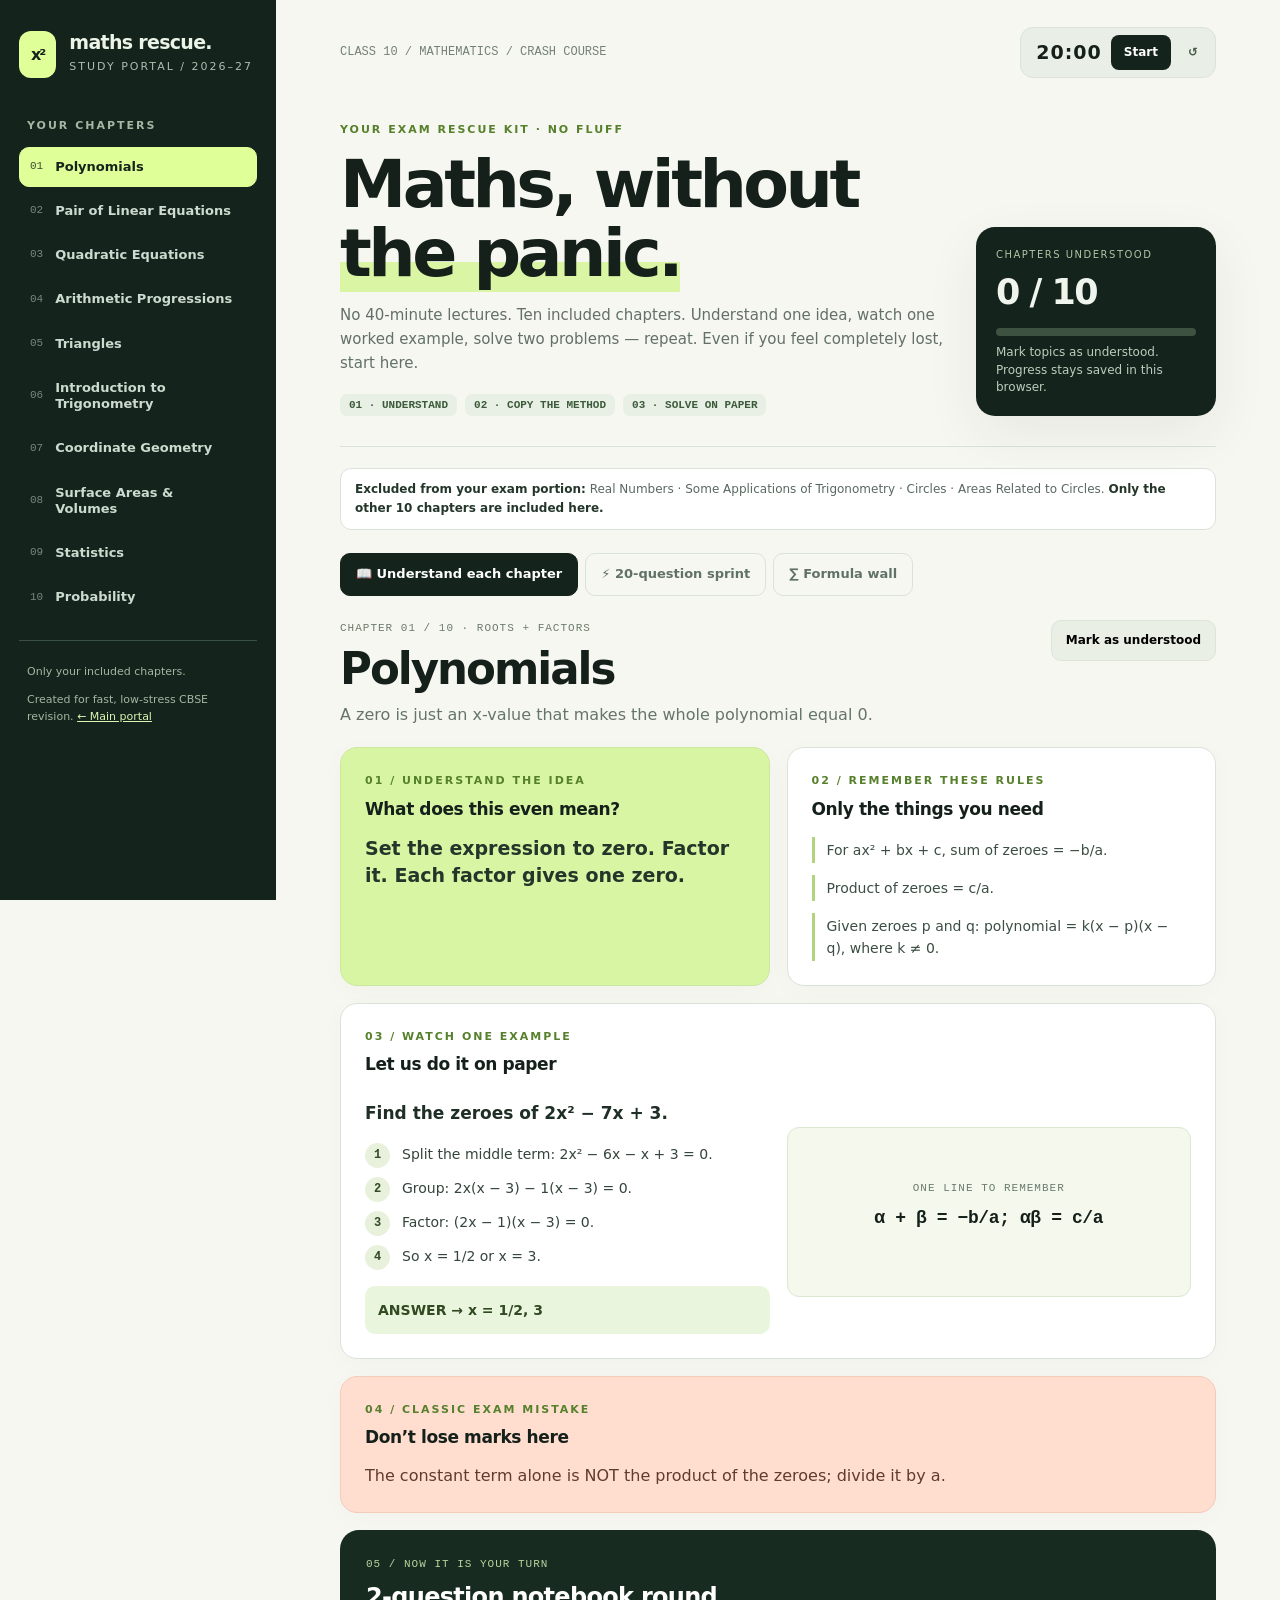
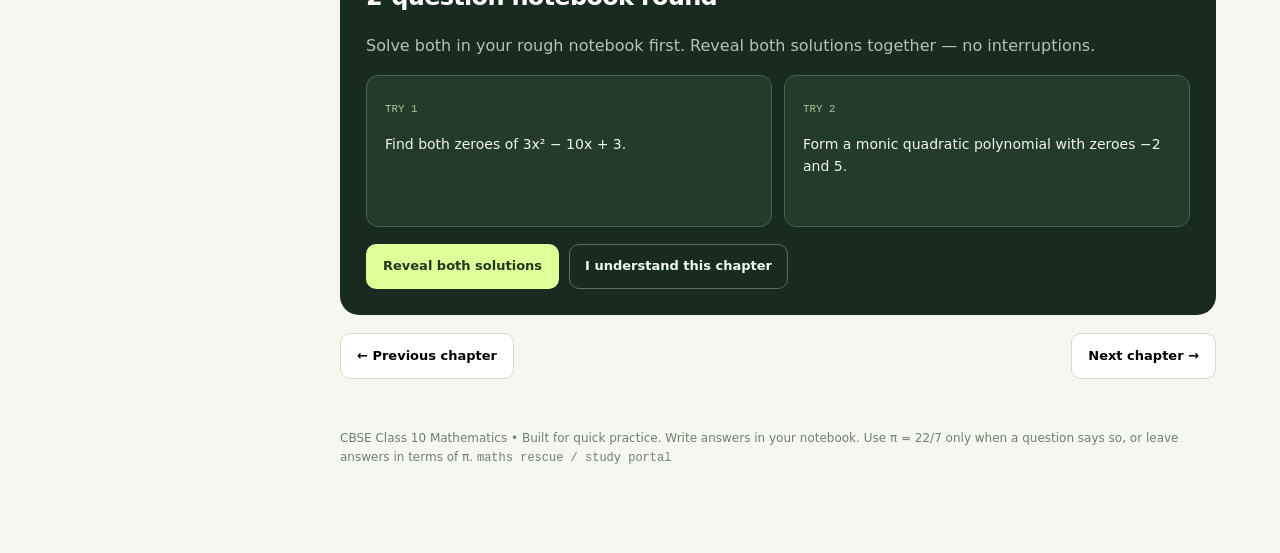
==== maths/index.html @ 9f187c27 "feat: add 20-minute CBSE maths rescue course with 10 lessons and practice" ====
<!doctype html>
<html lang="en"><head><meta charset="utf-8"><meta name="viewport" content="width=device-width,initial-scale=1"><meta name="theme-color" content="#14231b"><meta name="description" content="CBSE Class 10 Maths — a 20-minute crash course for 10 included chapters. Simple explanations, worked examples, formula wall, 20 questions."><title>Maths Rescue — Class 10 in 20 Minutes</title><style>
:root{--bg:#f7f7f1;--paper:#ffffff;--ink:#15201b;--faint:#627069;--line:#dae2da;--mint:#d8f5a4;--dark:#14231b;--accent:#dfff98;--orange:#ffded0;--shadow:0 18px 55px rgba(18,39,27,.07)}
*{box-sizing:border-box}html{scroll-behavior:smooth}body{margin:0;background:var(--bg);color:var(--ink);font-family:"Segoe UI",Inter,system-ui,-apple-system,sans-serif;line-height:1.58}button,a{font:inherit}button{cursor:pointer}a{color:inherit}button:focus-visible,a:focus-visible{outline:3px solid #719c24;outline-offset:3px}.app{display:grid;grid-template-columns:276px minmax(0,1fr);min-height:100dvh}.sidebar{position:sticky;top:0;height:100dvh;background:var(--dark);color:#ebf4e6;padding:31px 19px;overflow:auto}.brand{display:flex;align-items:center;gap:13px;margin-bottom:39px;text-decoration:none}.brand-icon{background:var(--accent);color:var(--dark);font-weight:900;padding:11px 12px;border-radius:12px;letter-spacing:-2px}.brand span strong{display:block;line-height:1.1;font-size:19px;letter-spacing:-.7px}.brand small{color:#aebfaf;font-size:11px;letter-spacing:2px;text-transform:uppercase}.side-label,.eyebrow{font-size:11px;text-transform:uppercase;letter-spacing:2px;font-weight:800}.side-label{color:#a4b7a2;margin:12px 8px}.topic-nav{display:grid;gap:4px}.topic-link{display:flex;align-items:center;gap:12px;text-align:left;color:#cddacf;background:none;border:1px solid transparent;border-radius:10px;padding:11px 10px;width:100%;line-height:1.25;font-size:13px}.topic-link span{font-family:monospace;opacity:.55;font-size:11px}.topic-link b{font-weight:600;flex:1}.topic-link small{font-size:13px}.topic-link:hover{background:#263c2d}.topic-link.active{background:var(--accent);border-color:var(--accent);color:var(--dark)}.topic-link.active span{opacity:.8}.side-footer{font-size:11px;color:#a4b7a2;border-top:1px solid #395043;margin-top:22px;padding:22px 8px}.side-footer a{color:#dbf5b2}.main{min-width:0;padding:27px clamp(20px,5vw,76px) 85px;max-width:1520px;width:100%;margin:auto}.topbar{display:flex;align-items:center;justify-content:space-between;gap:15px;margin-bottom:43px}.crumb{font-family:monospace;color:#738277;font-size:12px}.right-top{display:flex;align-items:center;gap:12px}.timer{display:flex;gap:9px;align-items:center;background:#e9efe6;border:1px solid var(--line);padding:7px 9px 7px 15px;border-radius:13px}.timer strong{font-variant-numeric:tabular-nums;font-size:19px;letter-spacing:1px}.timer button,.smallbtn{border:0;background:var(--dark);color:#fff;border-radius:8px;padding:8px 13px;font-size:12px;font-weight:800}.timer button.secondary{background:transparent;color:#485b4c;padding:8px}.hero{display:grid;grid-template-columns:1fr 240px;gap:30px;align-items:end;border-bottom:1px solid var(--line);padding-bottom:30px;margin-bottom:21px}.eyebrow{color:#56802b}.hero h1{max-width:750px;font-size:clamp(43px,5.2vw,75px);letter-spacing:-3.5px;line-height:1.03;margin:12px 0 17px;font-weight:850}.hero h1 em{font-style:normal;background:linear-gradient(transparent 62%,#daf6a5 62%)}.hero p{color:var(--faint);max-width:610px;margin:0;font-size:15px}.hero-aside{background:var(--dark);color:#eff5ed;border-radius:19px;padding:20px;box-shadow:var(--shadow)}.hero-aside small{display:block;text-transform:uppercase;color:#acc7a5;letter-spacing:1.5px;font-size:10px}.hero-aside strong{display:block;font-size:35px;letter-spacing:-1.5px;margin:2px 0}.meter{height:8px;border-radius:8px;background:#3d5241;overflow:hidden;margin:8px 0}.meter i{display:block;height:100%;background:var(--accent);border-radius:8px;transition:width .25s}.hero-aside p{color:#bbcebd;font-size:12px;line-height:1.45}.excluded{background:#fff;border:1px solid var(--line);border-radius:11px;padding:11px 14px;font-size:12px;color:#586960;margin-bottom:23px}.excluded strong{color:#233629}.tabs{display:flex;flex-wrap:wrap;gap:7px;margin-bottom:24px}.tab{border:1px solid var(--line);background:transparent;padding:10px 15px;border-radius:10px;font-size:13px;font-weight:750;color:#607167}.tab.active{background:var(--dark);color:white;border-color:var(--dark)}.section-eyebrow{font-family:monospace;font-size:11px;letter-spacing:1px;color:#6b7b6d;text-transform:uppercase}.chapter-header{display:flex;gap:18px;align-items:flex-start;justify-content:space-between;margin-bottom:20px}.chapter-header h2,.mode-head h2{font-size:clamp(32px,3.4vw,46px);letter-spacing:-2px;line-height:1.12;margin:8px 0}.chapter-header p,.mode-head p{max-width:660px;color:#65756b;margin:4px 0 0}.mark{white-space:nowrap;padding:10px 14px;background:#e9efe5;border:1px solid #dce5d8;border-radius:10px;font-weight:750;font-size:12px}.mark.done{background:var(--accent)}.cards{display:grid;grid-template-columns:1fr 1fr;gap:17px}.panel{background:var(--paper);border:1px solid var(--line);border-radius:17px;padding:24px;box-shadow:0 5px 28px rgba(18,39,27,.025)}.panel.full{grid-column:1/-1}.panel.intuition{background:var(--mint);border-color:#cde7a1}.panel h3{font-size:17px;letter-spacing:-.4px;margin:6px 0 12px}.panel h4{margin:13px 0 4px;font-size:13px}.panel p{color:#415146;margin:0}.panel .big{font-size:19px;line-height:1.45;color:#24362a;font-weight:650}.mono{font-family:"Cascadia Code",Consolas,monospace}.rule-list{padding:0;list-style:none;display:grid;gap:12px;margin:14px 0 0}.rule-list li{border-left:3px solid #b1d57f;padding:2px 0 2px 12px;color:#3b4e43;font-size:14px}.work-list{padding:0;counter-reset:worked;list-style:none;display:grid;gap:9px}.work-list li{counter-increment:worked;display:flex;align-items:flex-start;gap:12px;font-size:14px;color:#34453c}.work-list li:before{content:counter(worked);display:grid;place-items:center;flex:none;background:#e7f1db;color:#314a24;border-radius:100%;width:25px;height:25px;font:700 12px monospace}.question{font-size:17px;font-weight:750;line-height:1.45;color:#1f2f25;margin:11px 0 17px}.answer{background:#e9f5dc;padding:13px;border-radius:10px;font-size:14px;font-weight:800;color:#314a22}.trap{background:var(--orange);border-color:#f2cbb9}.trap p{color:#613b2c}.practice{margin-top:17px;background:#172b20;color:#fff;border-radius:19px;padding:26px}.practice h3{font-size:24px;letter-spacing:-.7px;margin:5px 0}.practice p{color:#b3c4b5}.practice-items{display:grid;grid-template-columns:1fr 1fr;gap:12px;margin:17px 0}.practice-item{border:1px solid #4b6351;background:#223b2a;padding:18px;border-radius:12px}.practice-item small{color:#a9cb92;font-family:monospace}.practice-item p{color:#f2f6ee;font-size:14px;min-height:61px}.solution{margin-top:14px;border-top:1px solid #4e654f;padding-top:11px;font-size:13px;color:#d7efd5}.solution strong{display:block;color:#caff8b}.solution span{display:block;margin-top:6px;color:#d4dfd4}.buttons{display:flex;gap:10px;flex-wrap:wrap;align-items:center}.primary{padding:12px 17px;border:0;border-radius:10px;background:var(--accent);color:#213720;font-weight:850;font-size:13px}.secondary-btn{padding:11px 15px;border:1px solid #57705b;border-radius:10px;background:transparent;color:#f1ffed;font-weight:750;font-size:13px}.nav-bottom{display:flex;justify-content:space-between;gap:10px;margin:18px 0}.nav-bottom button{padding:12px 16px;border-radius:10px;border:1px solid #ceddcc;background:white;font-size:13px;font-weight:800}.mode-head{margin:4px 0 24px}.drill-grid{display:grid;grid-template-columns:1fr 1fr;gap:11px}.drill-card{background:white;border:1px solid var(--line);border-radius:14px;padding:18px}.drill-card .chapter-name{color:#6d826c;text-transform:uppercase;font:800 11px monospace}.drill-card p{margin:11px 0;font-size:14px;min-height:61px;font-weight:650}.drill-card .solution{border-top:1px solid var(--line);color:#485b4f}.drill-card .solution strong{color:#263e21}.drill-card .solution span{color:#617366}.mode-actions{display:flex;align-items:center;gap:10px;flex-wrap:wrap;margin:18px 0}.mode-actions .primary{background:var(--dark);color:white}.mode-actions .secondary-btn{color:var(--ink);border-color:#becdbd}.formula-grid{display:grid;grid-template-columns:1fr 1fr;gap:10px}.formula-card{background:white;border:1px solid var(--line);border-radius:12px;padding:20px}.formula-card h3{font-size:15px;margin:0 0 7px}.formula-card p{font:600 13px/1.6 "Cascadia Code",Consolas,monospace;color:#42663b;overflow-wrap:anywhere}.trig-table{border-collapse:collapse;width:100%;margin-top:15px;font-size:12px;text-align:center}.trig-table th,.trig-table td{padding:8px 6px;border-bottom:1px solid var(--line)}.trig-table th{background:#e9f2e3;color:#38513b}.trig-table th:first-child,.trig-table td:first-child{text-align:left;font-weight:750}.mini-diagram{background:#f5f8ed;border:1px solid #dce7d2;border-radius:12px;padding:12px;min-height:170px}.mini-diagram svg{display:block;max-width:100%;height:145px;margin:auto}.studyplan{display:flex;gap:8px;flex-wrap:wrap;margin-top:19px}.studyplan span{border-radius:7px;background:#e8efe4;color:#3c5b3a;padding:5px 9px;font:700 11px monospace}.footer{margin-top:50px;color:#6c806f;font-size:12px}.mobile-strip{display:none}.hint{font-size:12px;color:#6b7d6d;margin-top:14px}
@media(max-width:1000px){.app{grid-template-columns:222px 1fr}.sidebar{padding:25px 12px}.main{padding:24px 30px 70px}.hero{grid-template-columns:1fr}.hero-aside{display:flex;align-items:center;gap:18px}.hero-aside .meter{min-width:80px}.hero-aside p{margin:0}}
@media(max-width:740px){.app{display:block}.sidebar{position:relative;height:auto;padding:14px 15px 10px}.brand{margin:0 0 11px}.brand span strong{font-size:17px}.brand-icon{padding:8px 10px}.side-label,.side-footer{display:none}.topic-nav{display:flex;overflow:auto;scrollbar-width:thin;gap:6px;padding-bottom:6px}.topic-link{width:auto;flex:none;padding:9px 11px;border:1px solid #36543a;white-space:nowrap}.topic-link b{font-size:11px}.topic-link small{font-size:11px}.main{padding:15px 15px 60px}.topbar{margin-bottom:25px;align-items:center}.crumb{font-size:10px}.timer{padding:5px 6px 5px 9px;gap:4px}.timer strong{font-size:15px}.timer button{font-size:11px;padding:7px}.hero h1{font-size:44px;letter-spacing:-2px}.hero{gap:15px}.hero-aside{display:block;padding:15px}.hero-aside strong{font-size:25px}.cards,.practice-items,.drill-grid,.formula-grid{grid-template-columns:1fr}.panel{padding:19px}.chapter-header{display:block}.chapter-header .mark{margin-top:15px}.practice{padding:19px}.practice-item p,.drill-card p{min-height:0}.chapter-header h2{font-size:33px}.topbar .right-top{gap:4px}}
@media(prefers-reduced-motion:reduce){html{scroll-behavior:auto}*{transition:none!important}}
</style></head><body><div class="app"><aside class="sidebar"><a class="brand" href="../index.html"><div class="brand-icon">x²</div><span><strong>maths rescue.</strong><small>STUDY PORTAL / 2026–27</small></span></a><div class="side-label">Your chapters</div><nav id="topic-nav" class="topic-nav" aria-label="Included Class 10 maths chapters"></nav><div class="side-footer">Only your included chapters.<p>Created for fast, low-stress CBSE revision. <a href="../index.html">← Main portal</a></p></div></aside><main class="main"><header class="topbar"><span class="crumb">CLASS 10 / MATHEMATICS / CRASH COURSE</span><div class="right-top"><div class="timer" aria-label="Twenty-minute study timer"><strong id="clock">20:00</strong><button id="toggle-timer" data-action="start">Start</button><button class="secondary" data-action="reset" title="Reset timer" aria-label="Reset timer">↺</button></div></div></header><section class="hero"><div><div class="eyebrow">YOUR EXAM RESCUE KIT · NO FLUFF</div><h1>Maths, without <em>the panic.</em></h1><p>No 40-minute lectures. Ten included chapters. Understand one idea, watch one worked example, solve two problems — repeat. Even if you feel completely lost, start here.</p><div class="studyplan"><span>01 · UNDERSTAND</span><span>02 · COPY THE METHOD</span><span>03 · SOLVE ON PAPER</span></div></div><aside class="hero-aside"><div><small>CHAPTERS UNDERSTOOD</small><strong id="progress-count">0 / 10</strong><div class="meter"><i id="progress-bar" style="width:0"></i></div></div><p>Mark topics as understood. Progress stays saved in this browser.</p></aside></section><div class="excluded"><strong>Excluded from your exam portion:</strong> Real Numbers · Some Applications of Trigonometry · Circles · Areas Related to Circles. <strong>Only the other 10 chapters are included here.</strong></div><div id="timer-message" role="status" aria-live="polite"></div><div class="tabs" id="study"><button data-mode="learn" class="tab active">📖 Understand each chapter</button><button data-mode="sprint" class="tab">⚡ 20-question sprint</button><button data-mode="formula" class="tab">∑ Formula wall</button></div><div id="content" aria-live="polite"></div><footer class="footer">CBSE Class 10 Mathematics • Built for quick practice. Write answers in your notebook. Use π = 22/7 only when a question says so, or leave answers in terms of π. <span class="mono">maths rescue / study portal</span></footer></main></div><script id="lesson-data" type="application/json">[{"id":"polynomials","code":"01","title":"Polynomials","tag":"Roots + factors","minute":2,"hook":"A zero is just an x-value that makes the whole polynomial equal 0.","tiny":"Set the expression to zero. Factor it. Each factor gives one zero.","rules":["For ax² + bx + c, sum of zeroes = −b/a.","Product of zeroes = c/a.","Given zeroes p and q: polynomial = k(x − p)(x − q), where k ≠ 0."],"example":{"q":"Find the zeroes of 2x² − 7x + 3.","steps":["Split the middle term: 2x² − 6x − x + 3 = 0.","Group: 2x(x − 3) − 1(x − 3) = 0.","Factor: (2x − 1)(x − 3) = 0.","So x = 1/2 or x = 3."],"answer":"x = 1/2, 3"},"trap":"The constant term alone is NOT the product of the zeroes; divide it by a.","formula":"α + β = −b/a; αβ = c/a","practice":[{"q":"Find both zeroes of 3x² − 10x + 3.","a":"3 and 1/3","work":"(3x − 1)(x − 3) = 0, so x = 1/3, 3."},{"q":"Form a monic quadratic polynomial with zeroes −2 and 5.","a":"x² − 3x − 10","work":"(x + 2)(x − 5) = x² − 3x − 10."}]},{"id":"linear","code":"02","title":"Pair of Linear Equations","tag":"Word problems","minute":3,"hook":"Two clues about two unknowns. Combine the clues until only one unknown remains.","tiny":"Choose x and y, write two equations, eliminate one letter, substitute back.","rules":["Elimination: make coefficients of one variable equal, then add or subtract equations.","Substitution: rearrange one equation for x or y, then substitute into the other.","Word problems: always state what x and y represent before writing equations."],"example":{"q":"Solve 2x + 3y = 13 and x + y = 5.","steps":["Multiply the second equation by 2: 2x + 2y = 10.","Subtract it from the first: y = 3.","Substitute into x + y = 5: x + 3 = 5, so x = 2.","Check: 2(2) + 3(3) = 13."],"answer":"x = 2, y = 3"},"trap":"When subtracting one equation, change the sign of EVERY term, not just the first.","formula":"a₁x + b₁y = c₁ and a₂x + b₂y = c₂","practice":[{"q":"Two adult tickets and three child tickets cost ₹390. Three adult tickets and two child tickets cost ₹460. Find both prices.","a":"Adult ₹120; child ₹50","work":"Let a,c be prices. 2a + 3c = 390 and 3a + 2c = 460. Eliminate a to get 5c = 250, so c = 50 and a = 120."},{"q":"Five pens and two erasers cost ₹64; three pens and four erasers cost ₹58. Find each price.","a":"Pen ₹10; eraser ₹7","work":"5p + 2e = 64 and 3p + 4e = 58. Double the first: 10p + 4e = 128. Subtract the second: 7p = 70; p = 10 and e = 7."}]},{"id":"quadratics","code":"03","title":"Quadratic Equations","tag":"Most important","minute":3,"hook":"A quadratic is an x² equation. Your job is to find which x-values make it zero.","tiny":"Move everything to one side → factor if possible → otherwise use the formula.","rules":["Standard form: ax² + bx + c = 0, with a ≠ 0.","Quadratic formula: x = (−b ± √(b² − 4ac)) / 2a.","D = b² − 4ac: D > 0 two distinct real roots; D = 0 equal roots; D \u003c 0 no real roots."],"example":{"q":"Solve x² − 5x + 6 = 0.","steps":["Find two numbers that multiply to +6 and add to −5: −2 and −3.","Write (x − 2)(x − 3) = 0.","Set either factor to zero: x = 2 or x = 3.","Check: 4 − 10 + 6 = 0, and 9 − 15 + 6 = 0."],"answer":"x = 2 or 3"},"trap":"For 1/x − 1/y, the combined fraction is (y − x)/xy, NOT (x − y)/xy.","formula":"x = (−b ± √D) / (2a), D = b² − 4ac","practice":[{"q":"A rectangle has area 84 cm². Its length is 5 cm more than its breadth. Find its dimensions.","a":"Breadth 7 cm; length 12 cm","work":"Let breadth = b, length = b + 5. b(b + 5) = 84 → b² + 5b − 84 = 0 → (b + 12)(b − 7) = 0. Reject negative breadth, b = 7; length = 12."},{"q":"Solve x − y = 5 and 1/x − 1/y = 1/10 for real x,y.","a":"No real solution","work":"(y − x)/xy = 1/10. Since y − x = −5, xy = −50. Put y = x − 5: x² − 5x + 50 = 0. D = 25 − 200 = −175 \u003c 0, so no real solution. Also x,y must be nonzero."}]},{"id":"ap","code":"04","title":"Arithmetic Progressions","tag":"Patterns","minute":2,"hook":"An AP is a number pattern that changes by the same amount every time.","tiny":"Find first term a, common difference d, and number of terms n.","rules":["nth term: aₙ = a + (n − 1)d.","Sum: Sₙ = n/2 [2a + (n − 1)d].","If last term l is known: Sₙ = n(a + l)/2."],"example":{"q":"For 3, 7, 11, 15, … find the 10th term and sum of the first 10 terms.","steps":["First term a = 3; difference d = 4.","10th term = 3 + 9(4) = 39.","Sum = 10(3 + 39)/2 = 210."],"answer":"a₁₀ = 39; S₁₀ = 210"},"trap":"Use (n − 1)d for the nth term, NOT nd.","formula":"aₙ = a + (n−1)d; Sₙ = n[2a+(n−1)d]/2","practice":[{"q":"In the AP 7, 11, 15, … find the 20th term and the sum of 20 terms.","a":"20th term 83; sum 900","work":"a = 7, d = 4. a₂₀ = 7 + 19(4) = 83. S₂₀ = 20(7 + 83)/2 = 900."},{"q":"The first row has 12 seats. Every next row has 3 more seats. Find seats in 15 rows.","a":"495 seats","work":"AP: a = 12, d = 3, n = 15. Last row = 12 + 14(3) = 54. S₁₅ = 15(12 + 54)/2 = 495."}]},{"id":"triangles","code":"05","title":"Triangles","tag":"Similarity + BPT","minute":2,"hook":"Similar triangles have the same shape, even when one is bigger.","tiny":"Look for parallel lines or equal angles; match corresponding sides carefully.","rules":["Similarity tests: AA, SAS proportional included sides, and SSS proportional sides.","BPT: if DE ∥ BC in triangle ABC, AD/DB = AE/EC.","Similar triangles' areas are in the SQUARE of the matching sides' ratio; right triangle: a² + b² = c²."],"example":{"q":"In triangle ABC, DE ∥ BC, AD = 4, DB = 6 and AE = 6. Find EC.","steps":["Use Basic Proportionality Theorem: AD/DB = AE/EC.","Substitute: 4/6 = 6/EC.","Cross-multiply: 4EC = 36.","So EC = 9."],"answer":"EC = 9"},"trap":"Areas use SQUARED side ratios: sides 2:3 mean areas 4:9, not 2:3.","formula":"AD/DB = AE/EC when DE ∥ BC; Area ratio = side ratio²","practice":[{"q":"DE ∥ BC in △ABC. AD = 4 cm, DB = 6 cm, AE = 6 cm. Find EC.","a":"9 cm","work":"AD/DB = AE/EC → 4/6 = 6/EC → EC = 9 cm."},{"q":"Two similar triangles have corresponding sides in ratio 3:5. Smaller area is 36 cm². Find the larger area.","a":"100 cm²","work":"Area ratio = 3²:5² = 9:25. Larger area = 36 × 25/9 = 100 cm²."}]},{"id":"trig","code":"06","title":"Introduction to Trigonometry","tag":"Triangles + ratios","minute":2,"hook":"Sine, cosine and tangent are just three ways to compare sides of a right triangle.","tiny":"First mark the angle θ. Then label opposite P, adjacent B and longest side H.","rules":["SOH: sin θ = P/H; CAH: cos θ = B/H; TOA: tan θ = P/B.","cosec θ = H/P; sec θ = H/B; cot θ = B/P.","sin²θ + cos²θ = 1; 1 + tan²θ = sec²θ; 1 + cot²θ = cosec²θ."],"example":{"q":"A right triangle has perpendicular 3, base 4, hypotenuse 5. Find sin θ, cos θ, tan θ.","steps":["Mark θ next to the side of length 4, so P = 3 and B = 4.","sin θ = P/H = 3/5.","cos θ = B/H = 4/5.","tan θ = P/B = 3/4."],"answer":"sin θ = 3/5; cos θ = 4/5; tan θ = 3/4"},"trap":"P and B CHANGE when the chosen angle changes. H is always opposite 90°. tan 90° and sec 90° are undefined.","formula":"SOH–CAH–TOA; sin²θ + cos²θ = 1","practice":[{"q":"For an acute θ, opposite = 8 cm, adjacent = 15 cm. Find sin θ, cos θ, tan θ.","a":"sin = 8/17; cos = 15/17; tan = 8/15","work":"H = √(8² + 15²) = 17. Apply SOH–CAH–TOA."},{"q":"If sin θ = 3/5 for an acute angle, find cos θ and tan θ.","a":"cos θ = 4/5; tan θ = 3/4","work":"P = 3, H = 5. By Pythagoras B = √(25 − 9) = 4. Hence cos = 4/5 and tan = 3/4."}]},{"id":"coordinate","code":"07","title":"Coordinate Geometry","tag":"Distance + midpoint","minute":2,"hook":"Coordinates are addresses on a graph. Formulas measure the gap or find points between them.","tiny":"Write x₁,y₁ and x₂,y₂ above the given points before substituting.","rules":["Distance: √[(x₂ − x₁)² + (y₂ − y₁)²].","Midpoint: ((x₁ + x₂)/2, (y₁ + y₂)/2).","Internal section m:n: ((mx₂ + nx₁)/(m+n), (my₂ + ny₁)/(m+n)).","Area of triangle = ½ |x₁(y₂−y₃)+x₂(y₃−y₁)+x₃(y₁−y₂)|."],"example":{"q":"Find distance and midpoint between A(1,2) and B(4,6).","steps":["x difference = 4 − 1 = 3; y difference = 6 − 2 = 4.","Distance = √(3² + 4²) = √25 = 5.","Midpoint = ((1 + 4)/2, (2 + 6)/2)."],"answer":"Distance = 5 units; midpoint = (2.5, 4)"},"trap":"In the distance formula, SQUARE the entire differences. A negative difference becomes positive after squaring.","formula":"d = √[(x₂−x₁)²+(y₂−y₁)²]","practice":[{"q":"Find distance and midpoint for A(−2,3) and B(4,11).","a":"Distance 10; midpoint (1,7)","work":"Δx = 6, Δy = 8; d = √(36 + 64) = 10. Midpoint = ((−2+4)/2, (3+11)/2) = (1,7)."},{"q":"Point P divides A(1,2) and B(7,8) internally in ratio AP:PB = 2:1. Find P.","a":"(5,6)","work":"P = ((2×7 + 1×1)/3, (2×8 + 1×2)/3) = (5,6)."}]},{"id":"mensuration","code":"08","title":"Surface Areas & Volumes","tag":"3D shapes","minute":2,"hook":"Surface area means wrapping the outside. Volume means filling the inside.","tiny":"Draw the solid, label r/h/l, then choose area or volume. Keep units squared or cubed.","rules":["Cylinder: curved area = 2πrh, total area = 2πr(h+r), volume = πr²h.","Cone: slant height l = √(r²+h²), curved area = πrl, volume = πr²h/3.","Sphere: area = 4πr², volume = 4πr³/3.","Hemisphere: curved area = 2πr², total area = 3πr², volume = 2πr³/3.","Cube: total area = 6a², volume = a³; cuboid volume = lbh."],"example":{"q":"A cylinder has radius 3 cm and height 7 cm. Find volume.","steps":["Volume of a cylinder = πr²h.","Substitute r = 3, h = 7.","V = π × 3² × 7 = 63π cm³.","Using π = 22/7: V = 198 cm³."],"answer":"198 cm³ (when π = 22/7)"},"trap":"A cylinder's height is NOT the cone's slant height. For open/combined solids, only include the EXPOSED surface.","formula":"Cylinder V = πr²h; Cone V = πr²h/3; Sphere V = 4πr³/3","practice":[{"q":"Cylinder r = 7 cm, h = 10 cm. Find volume and curved surface area using π = 22/7.","a":"Volume 1540 cm³; curved area 440 cm²","work":"V = πr²h = (22/7)(49)(10) = 1540. CSA = 2πrh = 2(22/7)(7)(10) = 440."},{"q":"A solid hemisphere has radius 3 cm. Find its total surface area and volume in terms of π.","a":"TSA = 27π cm²; volume = 18π cm³","work":"TSA = 3πr² = 3π×9 = 27π. Volume = (2/3)πr³ = (2/3)π×27 = 18π."}]},{"id":"statistics","code":"09","title":"Statistics","tag":"Tables + averages","minute":2,"hook":"Statistics turns a long table into its centre: mean, median or mode.","tiny":"For grouped data, write class intervals, frequencies, and midpoints before calculating.","rules":["Grouped mean: x̄ = Σ(fᵢxᵢ) / Σfᵢ, where xᵢ is the class midpoint.","Median: l + [(N/2 − cf)/f]h. Pick class where cumulative frequency first reaches/exceeds N/2.","Mode: l + [(f₁ − f₀)/(2f₁ − f₀ − f₂)]h. Pick the highest-frequency class."],"example":{"q":"Class 0–10 has frequency 2; 10–20 has 5; 20–30 has 3. Find mean.","steps":["Midpoints are 5, 15, and 25.","Σfx = 2×5 + 5×15 + 3×25 = 160.","Σf = 2 + 5 + 3 = 10.","Mean = 160/10 = 16."],"answer":"Mean = 16"},"trap":"For median, cf is cumulative frequency BEFORE the median class, not including it.","formula":"Mean = Σfx/Σf; Median = l+[(N/2−cf)/f]h","practice":[{"q":"For 0–10: f=2, 10–20: f=5, 20–30: f=3, find mean and median.","a":"Mean = 16; median = 16","work":"Mean = (2×5 + 5×15 + 3×25)/10 = 16. N/2 = 5; median class = 10–20. l=10, cf=2, f=5, h=10: median = 10 + (5−2)/5×10 = 16."},{"q":"For three neighbouring classes, modal class 20–30 has frequency 10; previous class frequency 6; next class frequency 4. Find mode.","a":"Mode = 24","work":"l = 20, h = 10, f₁ = 10, f₀ = 6, f₂ = 4. Mode = 20 + [(10−6)/(20−6−4)]10 = 20 + 4 = 24."}]},{"id":"probability","code":"10","title":"Probability","tag":"Chance","minute":1,"hook":"Probability tells you how likely an event is: 0 is impossible, 1 is certain.","tiny":"Count all equally likely outcomes, then count the ones you want.","rules":["P(event) = favourable outcomes / total equally likely outcomes.","P(not A) = 1 − P(A).","One fair die has 6 outcomes; two fair dice have 36 ordered outcomes."],"example":{"q":"A fair die is rolled once. What is the probability of an even number?","steps":["All outcomes: {1,2,3,4,5,6} → 6.","Favourable outcomes: {2,4,6} → 3.","P(even) = 3/6 = 1/2."],"answer":"1/2"},"trap":"When rolling TWO dice, (1,2) and (2,1) are different outcomes.","formula":"P(E) = favourable / total; P(not E) = 1 − P(E)","practice":[{"q":"Bag contains 5 red, 3 blue and 2 green balls. Find probability of NOT red.","a":"1/2","work":"Total = 10. Not red = 3 + 2 = 5. P = 5/10 = 1/2."},{"q":"Two fair dice are rolled. Find probability their sum equals 7.","a":"1/6","work":"Six ordered pairs: (1,6),(2,5),(3,4),(4,3),(5,2),(6,1). Total 36. P = 6/36 = 1/6."}]}]</script><script>
(function(){
'use strict';
var data = JSON.parse(document.getElementById('lesson-data').textContent);
var current = 0, mode = 'learn', showPractice = false, showSprint = false;
var saved = [];
try{saved=JSON.parse(localStorage.getItem('mathRescueDone')||'[]')}catch(e){}
var done = new Set(saved);
var remaining = 1200, running = false, timerId = null;
var order = data.flatMap(function(l){return l.practice.map(function(q,i){return {chapter:l.title, question:q, id:l.id+'-'+i}})});
var byId = function(id){return document.getElementById(id)};
var esc = function(s){return String(s).replace(/&/g,'&amp;').replace(/</g,'&lt;').replace(/>/g,'&gt;').replace(/"/g,'&quot;')};
var fmt = function(s){return esc(s)};
function save(){try{localStorage.setItem('mathRescueDone',JSON.stringify(Array.from(done)))}catch(e){}}
function renderNav(){
byId('topic-nav').innerHTML = data.map(function(l,i){return '<button class="topic-link '+(mode==='learn'&&i===current?'active':'')+'" data-topic="'+i+'" aria-label="Open '+esc(l.title)+'"><span>'+l.code+'</span><b>'+esc(l.title)+'</b><small>'+(done.has(l.id)?'✓':'')+'</small></button>'}).join('');
byId('progress-count').textContent=done.size+' / '+data.length;
byId('progress-bar').style.width=(done.size/data.length*100)+'%';
}
function renderTabs(){
document.querySelectorAll('[data-mode]').forEach(function(el){el.classList.toggle('active',el.dataset.mode===mode)});
}
function picture(id){
if(id==='trig')return '<div class="mini-diagram" aria-label="Right triangle with opposite side 3, adjacent side 4 and hypotenuse 5"><svg viewBox="0 0 350 170" role="img"><path d="M55 135 L55 25 L255 135 Z" fill="#d6f1bc" stroke="#365739" stroke-width="3"/><path d="M55 115 L75 115 L75 135" fill="none" stroke="#365739" stroke-width="2"/><text x="40" y="83" font-size="18" font-weight="700">P=3</text><text x="132" y="157" font-size="18" font-weight="700">B=4</text><text x="165" y="73" font-size="18" font-weight="700">H=5</text><text x="229" y="125" font-size="18">θ</text></svg></div>';
if(id==='triangles')return '<div class="mini-diagram" aria-label="Triangle ABC with DE parallel BC"><svg viewBox="0 0 350 170" role="img"><path d="M175 14 L55 150 L295 150 Z" fill="#f1f9e8" stroke="#365739" stroke-width="3"/><path d="M125 70 L225 70" stroke="#e68447" stroke-width="4"/><text x="172" y="12">A</text><text x="35" y="160">B</text><text x="306" y="160">C</text><text x="105" y="68">D</text><text x="231" y="68">E</text><text x="150" y="62" font-size="11">DE ∥ BC</text></svg></div>';
if(id==='coordinate')return '<div class="mini-diagram" aria-label="Coordinate geometry axes and two points"><svg viewBox="0 0 350 170" role="img"><path d="M25 140 L315 140 M55 156 L55 18" stroke="#657664" stroke-width="2"/><path d="M90 115 L195 40" stroke="#44854b" stroke-width="3"/><circle cx="90" cy="115" r="5" fill="#d97938"/><circle cx="195" cy="40" r="5" fill="#d97938"/><text x="103" y="123" font-size="14">A(1,2)</text><text x="207" y="43" font-size="14">B(4,6)</text><text x="320" y="147" font-size="13">x</text><text x="47" y="15" font-size="13">y</text></svg></div>';
return '';
}
function trigTable(){return '<table class="trig-table"><thead><tr><th>θ</th><th>0°</th><th>30°</th><th>45°</th><th>60°</th><th>90°</th></tr></thead><tbody><tr><td>sin</td><td>0</td><td>1/2</td><td>1/√2</td><td>√3/2</td><td>1</td></tr><tr><td>cos</td><td>1</td><td>√3/2</td><td>1/√2</td><td>1/2</td><td>0</td></tr><tr><td>tan</td><td>0</td><td>1/√3</td><td>1</td><td>√3</td><td>undefined</td></tr></tbody></table><p class="hint">Memorize sin 0°,30°,45°,60°,90° as √0/2, √1/2, √2/2, √3/2, √4/2. Cos goes backwards.</p>'}
function renderLearn(){
var l=data[current];
var questionCards=l.practice.map(function(p,i){return '<div class="practice-item"><small>TRY '+(i+1)+'</small><p>'+fmt(p.q)+'</p>'+(showPractice?'<div class="solution"><strong>'+fmt(p.a)+'</strong><span>'+fmt(p.work)+'</span></div>':'')+'</div>'}).join('');
byId('content').innerHTML = '<div class="chapter-header"><div><div class="section-eyebrow">CHAPTER '+l.code+' / '+data.length+' · '+esc(l.tag)+'</div><h2>'+esc(l.title)+'</h2><p>'+esc(l.hook)+'</p></div><button class="mark '+(done.has(l.id)?'done':'')+'" data-action="mark">'+(done.has(l.id)?'✓ Understood':'Mark as understood')+'</button></div>'+
'<div class="cards"><article class="panel intuition"><div class="eyebrow">01 / UNDERSTAND THE IDEA</div><h3>What does this even mean?</h3><p class="big">'+fmt(l.tiny)+'</p></article>'+
'<article class="panel"><div class="eyebrow">02 / REMEMBER THESE RULES</div><h3>Only the things you need</h3><ul class="rule-list">'+l.rules.map(function(r){return '<li>'+fmt(r)+'</li>'}).join('')+'</ul></article>'+
'<article class="panel full"><div class="eyebrow">03 / WATCH ONE EXAMPLE</div><h3>Let us do it on paper</h3><div class="cards" style="align-items:center"><div><div class="question">'+fmt(l.example.q)+'</div><ol class="work-list">'+l.example.steps.map(function(s){return '<li>'+fmt(s)+'</li>'}).join('')+'</ol><div class="answer">ANSWER → '+fmt(l.example.answer)+'</div></div><div>'+(picture(l.id)||'<div class="mini-diagram" style="display:grid;place-items:center;text-align:center"><div><div class="section-eyebrow">ONE LINE TO REMEMBER</div><h3 class="mono" style="font-size:18px">'+fmt(l.formula)+'</h3></div></div>')+(l.id==='trig'?trigTable():'')+'</div></div></article>'+
'<article class="panel trap full"><div class="eyebrow">04 / CLASSIC EXAM MISTAKE</div><h3>Don’t lose marks here</h3><p>'+fmt(l.trap)+'</p></article></div>'+
'<section class="practice"><div class="section-eyebrow" style="color:#b8d49c">05 / NOW IT IS YOUR TURN</div><h3>2-question notebook round</h3><p>Solve both in your rough notebook first. Reveal both solutions together — no interruptions.</p><div class="practice-items">'+questionCards+'</div><div class="buttons"><button class="primary" data-action="reveal">'+(showPractice?'Hide solutions':'Reveal both solutions')+'</button><button class="secondary-btn" data-action="mark">'+(done.has(l.id)?'✓ Understood':'I understand this chapter')+'</button></div></section>'+
'<div class="nav-bottom"><button data-action="prev">← Previous chapter</button><button data-action="next">Next chapter →</button></div>';
}
function renderSprint(){
byId('content').innerHTML='<div class="mode-head"><div class="section-eyebrow">NO PAUSES · PAPER FIRST</div><h2>20-question exam sprint.</h2><p>Two exam-style problems from each included chapter. Solve as many as you can without switching tabs or stopping after every question. When you finish, reveal all worked answers in one batch.</p></div><div class="mode-actions"><button class="primary" data-action="answers">'+(showSprint?'Hide all solutions':'Reveal all 20 solutions')+'</button><button class="secondary-btn" data-action="shuffle">Shuffle the question order</button><span class="hint">Suggested: 8 minutes • no typing required</span></div><div class="drill-grid">'+order.map(function(o,i){return '<article class="drill-card"><div class="chapter-name">'+String(i+1).padStart(2,'0')+' / '+esc(o.chapter)+'</div><p>'+fmt(o.question.q)+'</p>'+(showSprint?'<div class="solution"><strong>Answer: '+fmt(o.question.a)+'</strong><span>'+fmt(o.question.work)+'</span></div>':'')+'</article>'}).join('')+'</div><div class="mode-actions"><button class="primary" data-action="answers">'+(showSprint?'Hide solutions':'Reveal all solutions')+'</button></div>';
}
function renderFormula(){
byId('content').innerHTML='<div class="mode-head"><div class="section-eyebrow">SCREENSHOT OR MEMORIZE</div><h2>The formula wall.</h2><p>Only included chapters. A quick glance before the exam — not a substitute for solving questions.</p></div><div class="formula-grid">'+data.map(function(l){return '<article class="formula-card"><h3>'+l.code+' · '+esc(l.title)+'</h3><p>'+fmt(l.formula)+'</p></article>'}).join('')+'</div><article class="panel" style="margin-top:17px"><div class="eyebrow">TRIG VALUES · MOST TESTED</div>'+trigTable()+'</article>';
}
function render(){
renderTabs();renderNav();
if(mode==='learn')renderLearn(); else if(mode==='sprint')renderSprint(); else renderFormula();
}
function updateTimer(){
byId('clock').textContent=String(Math.floor(remaining/60)).padStart(2,'0')+':'+String(remaining%60).padStart(2,'0');
byId('toggle-timer').textContent=running?'Pause':'Start';
}
function toggleTimer(){
if(running){running=false;clearInterval(timerId);}
else{
if(remaining<=0)remaining=1200;
running=true;
timerId=setInterval(function(){if(remaining>0)remaining--;updateTimer();if(remaining===0){running=false;clearInterval(timerId);byId('timer-message').textContent='20-minute sprint complete. Review your weak questions.'}},1000);
}updateTimer();
}
document.addEventListener('click',function(event){
var b=event.target.closest('button');if(!b)return;
if(b.dataset.topic!==undefined){current=Number(b.dataset.topic);mode='learn';showPractice=false;render();byId('study').scrollIntoView({behavior:'smooth',block:'start'});return;}
if(b.dataset.mode){mode=b.dataset.mode;render();byId('study').scrollIntoView({behavior:'smooth',block:'start'});return;}
var a=b.dataset.action;
if(a==='reveal'){showPractice=!showPractice;renderLearn()}
if(a==='mark'){var id=data[current].id;if(done.has(id))done.delete(id);else done.add(id);save();render()}
if(a==='next'||a==='prev'){current=(current+(a==='next'?1:-1)+data.length)%data.length;showPractice=false;render();byId('study').scrollIntoView({behavior:'smooth',block:'start'})}
if(a==='answers'){showSprint=!showSprint;renderSprint()}
if(a==='shuffle'){for(var i=order.length-1;i>0;i--){var j=Math.floor(Math.random()*(i+1));var tmp=order[i];order[i]=order[j];order[j]=tmp;}renderSprint()}
if(a==='start'){toggleTimer()}
if(a==='reset'){running=false;clearInterval(timerId);remaining=1200;byId('timer-message').textContent='';updateTimer()}
});
render();updateTimer();
})();
</script></body></html>
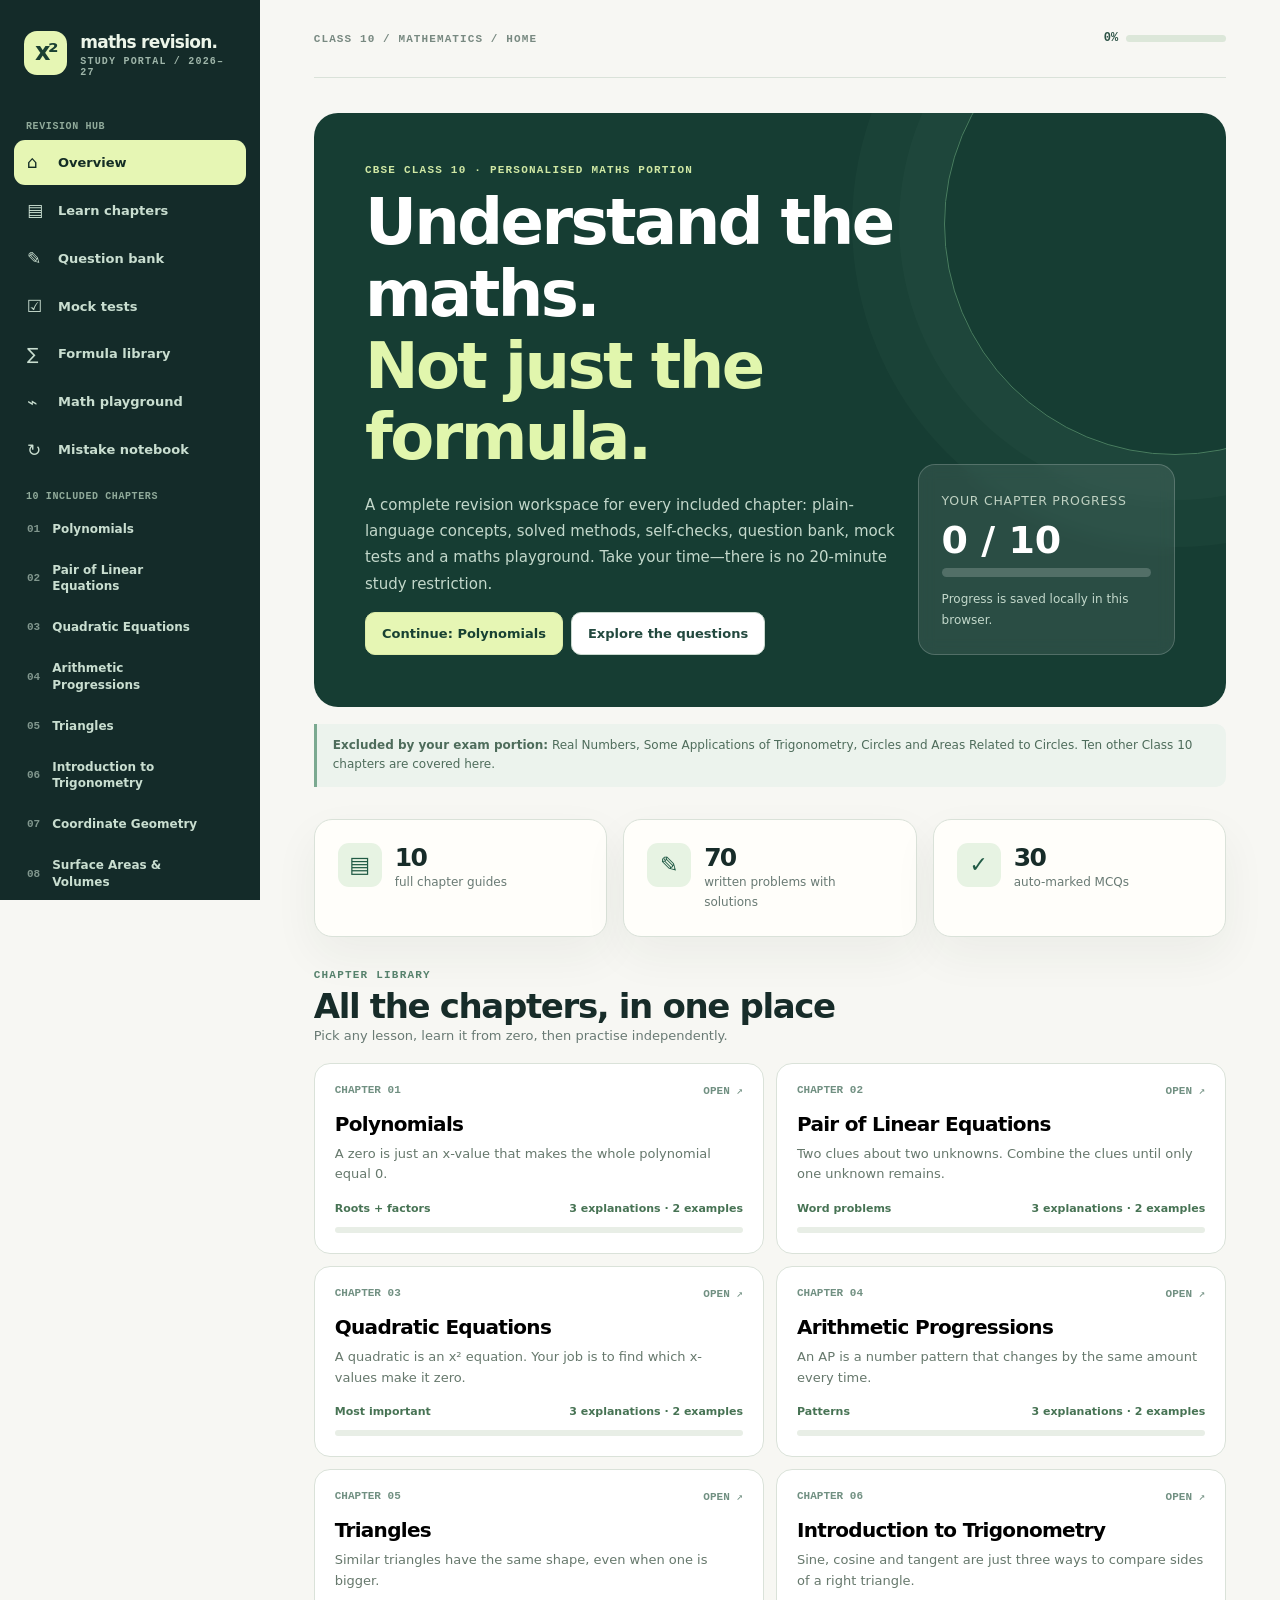
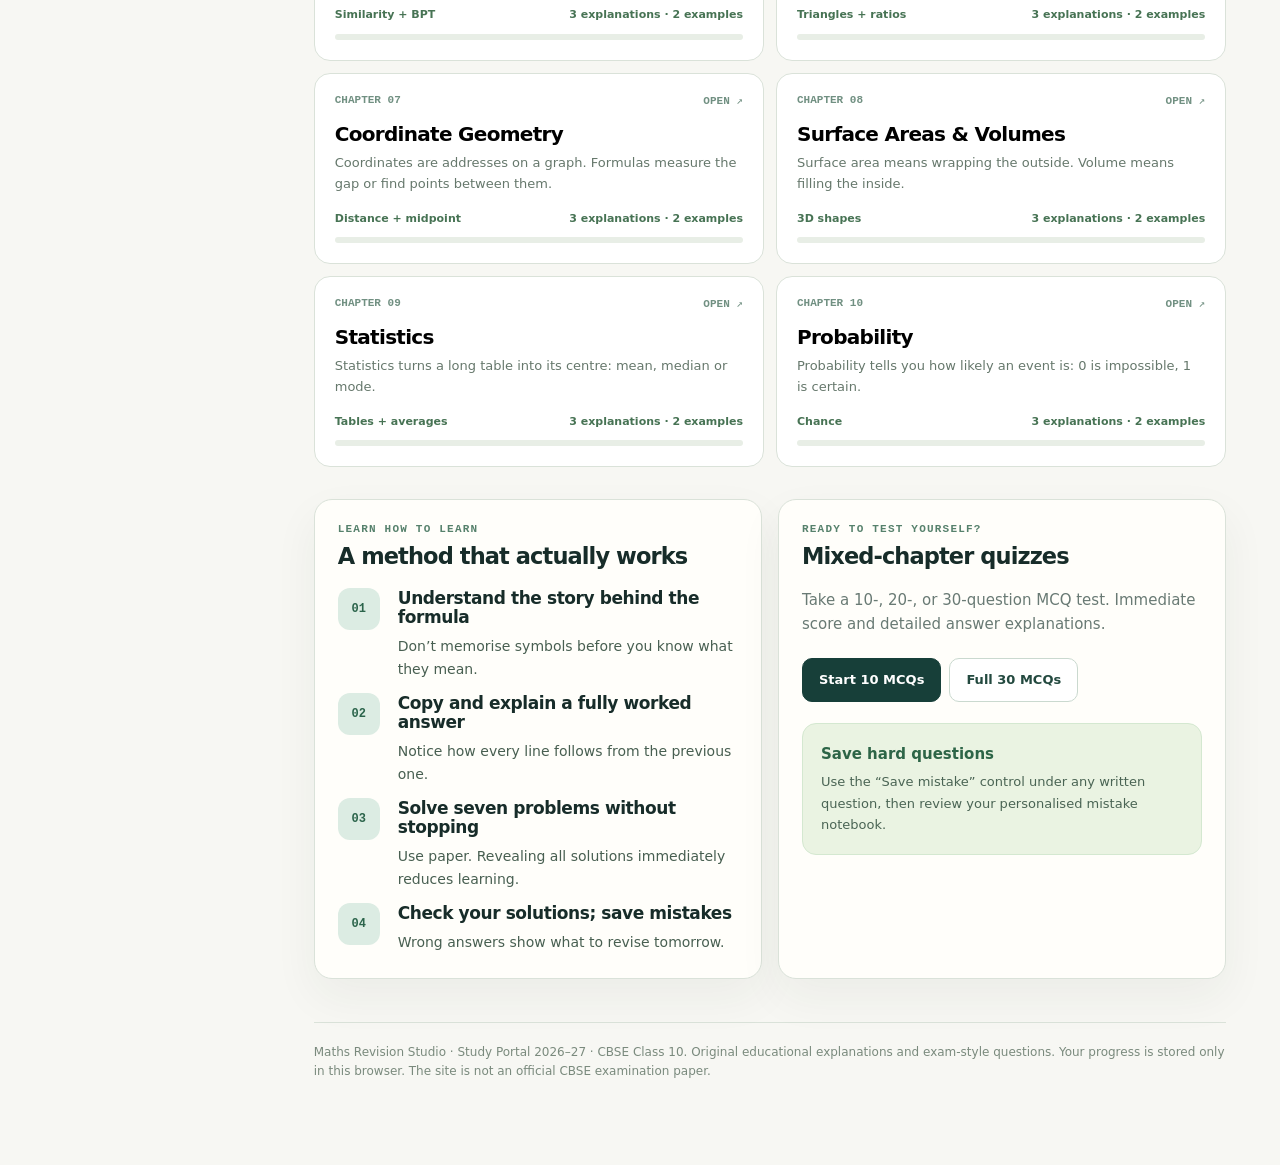
==== commit 15c4d1cc: "feat(maths): launch expanded Maths Revision Studio dashboard" ====
--- a/maths/index.html
+++ b/maths/index.html
@@ -1,85 +1,38 @@
 <!doctype html>
-<html lang="en"><head><meta charset="utf-8"><meta name="viewport" content="width=device-width,initial-scale=1"><meta name="theme-color" content="#14231b"><meta name="description" content="CBSE Class 10 Maths — a 20-minute crash course for 10 included chapters. Simple explanations, worked examples, formula wall, 20 questions."><title>Maths Rescue — Class 10 in 20 Minutes</title><style>
-:root{--bg:#f7f7f1;--paper:#ffffff;--ink:#15201b;--faint:#627069;--line:#dae2da;--mint:#d8f5a4;--dark:#14231b;--accent:#dfff98;--orange:#ffded0;--shadow:0 18px 55px rgba(18,39,27,.07)}
-*{box-sizing:border-box}html{scroll-behavior:smooth}body{margin:0;background:var(--bg);color:var(--ink);font-family:"Segoe UI",Inter,system-ui,-apple-system,sans-serif;line-height:1.58}button,a{font:inherit}button{cursor:pointer}a{color:inherit}button:focus-visible,a:focus-visible{outline:3px solid #719c24;outline-offset:3px}.app{display:grid;grid-template-columns:276px minmax(0,1fr);min-height:100dvh}.sidebar{position:sticky;top:0;height:100dvh;background:var(--dark);color:#ebf4e6;padding:31px 19px;overflow:auto}.brand{display:flex;align-items:center;gap:13px;margin-bottom:39px;text-decoration:none}.brand-icon{background:var(--accent);color:var(--dark);font-weight:900;padding:11px 12px;border-radius:12px;letter-spacing:-2px}.brand span strong{display:block;line-height:1.1;font-size:19px;letter-spacing:-.7px}.brand small{color:#aebfaf;font-size:11px;letter-spacing:2px;text-transform:uppercase}.side-label,.eyebrow{font-size:11px;text-transform:uppercase;letter-spacing:2px;font-weight:800}.side-label{color:#a4b7a2;margin:12px 8px}.topic-nav{display:grid;gap:4px}.topic-link{display:flex;align-items:center;gap:12px;text-align:left;color:#cddacf;background:none;border:1px solid transparent;border-radius:10px;padding:11px 10px;width:100%;line-height:1.25;font-size:13px}.topic-link span{font-family:monospace;opacity:.55;font-size:11px}.topic-link b{font-weight:600;flex:1}.topic-link small{font-size:13px}.topic-link:hover{background:#263c2d}.topic-link.active{background:var(--accent);border-color:var(--accent);color:var(--dark)}.topic-link.active span{opacity:.8}.side-footer{font-size:11px;color:#a4b7a2;border-top:1px solid #395043;margin-top:22px;padding:22px 8px}.side-footer a{color:#dbf5b2}.main{min-width:0;padding:27px clamp(20px,5vw,76px) 85px;max-width:1520px;width:100%;margin:auto}.topbar{display:flex;align-items:center;justify-content:space-between;gap:15px;margin-bottom:43px}.crumb{font-family:monospace;color:#738277;font-size:12px}.right-top{display:flex;align-items:center;gap:12px}.timer{display:flex;gap:9px;align-items:center;background:#e9efe6;border:1px solid var(--line);padding:7px 9px 7px 15px;border-radius:13px}.timer strong{font-variant-numeric:tabular-nums;font-size:19px;letter-spacing:1px}.timer button,.smallbtn{border:0;background:var(--dark);color:#fff;border-radius:8px;padding:8px 13px;font-size:12px;font-weight:800}.timer button.secondary{background:transparent;color:#485b4c;padding:8px}.hero{display:grid;grid-template-columns:1fr 240px;gap:30px;align-items:end;border-bottom:1px solid var(--line);padding-bottom:30px;margin-bottom:21px}.eyebrow{color:#56802b}.hero h1{max-width:750px;font-size:clamp(43px,5.2vw,75px);letter-spacing:-3.5px;line-height:1.03;margin:12px 0 17px;font-weight:850}.hero h1 em{font-style:normal;background:linear-gradient(transparent 62%,#daf6a5 62%)}.hero p{color:var(--faint);max-width:610px;margin:0;font-size:15px}.hero-aside{background:var(--dark);color:#eff5ed;border-radius:19px;padding:20px;box-shadow:var(--shadow)}.hero-aside small{display:block;text-transform:uppercase;color:#acc7a5;letter-spacing:1.5px;font-size:10px}.hero-aside strong{display:block;font-size:35px;letter-spacing:-1.5px;margin:2px 0}.meter{height:8px;border-radius:8px;background:#3d5241;overflow:hidden;margin:8px 0}.meter i{display:block;height:100%;background:var(--accent);border-radius:8px;transition:width .25s}.hero-aside p{color:#bbcebd;font-size:12px;line-height:1.45}.excluded{background:#fff;border:1px solid var(--line);border-radius:11px;padding:11px 14px;font-size:12px;color:#586960;margin-bottom:23px}.excluded strong{color:#233629}.tabs{display:flex;flex-wrap:wrap;gap:7px;margin-bottom:24px}.tab{border:1px solid var(--line);background:transparent;padding:10px 15px;border-radius:10px;font-size:13px;font-weight:750;color:#607167}.tab.active{background:var(--dark);color:white;border-color:var(--dark)}.section-eyebrow{font-family:monospace;font-size:11px;letter-spacing:1px;color:#6b7b6d;text-transform:uppercase}.chapter-header{display:flex;gap:18px;align-items:flex-start;justify-content:space-between;margin-bottom:20px}.chapter-header h2,.mode-head h2{font-size:clamp(32px,3.4vw,46px);letter-spacing:-2px;line-height:1.12;margin:8px 0}.chapter-header p,.mode-head p{max-width:660px;color:#65756b;margin:4px 0 0}.mark{white-space:nowrap;padding:10px 14px;background:#e9efe5;border:1px solid #dce5d8;border-radius:10px;font-weight:750;font-size:12px}.mark.done{background:var(--accent)}.cards{display:grid;grid-template-columns:1fr 1fr;gap:17px}.panel{background:var(--paper);border:1px solid var(--line);border-radius:17px;padding:24px;box-shadow:0 5px 28px rgba(18,39,27,.025)}.panel.full{grid-column:1/-1}.panel.intuition{background:var(--mint);border-color:#cde7a1}.panel h3{font-size:17px;letter-spacing:-.4px;margin:6px 0 12px}.panel h4{margin:13px 0 4px;font-size:13px}.panel p{color:#415146;margin:0}.panel .big{font-size:19px;line-height:1.45;color:#24362a;font-weight:650}.mono{font-family:"Cascadia Code",Consolas,monospace}.rule-list{padding:0;list-style:none;display:grid;gap:12px;margin:14px 0 0}.rule-list li{border-left:3px solid #b1d57f;padding:2px 0 2px 12px;color:#3b4e43;font-size:14px}.work-list{padding:0;counter-reset:worked;list-style:none;display:grid;gap:9px}.work-list li{counter-increment:worked;display:flex;align-items:flex-start;gap:12px;font-size:14px;color:#34453c}.work-list li:before{content:counter(worked);display:grid;place-items:center;flex:none;background:#e7f1db;color:#314a24;border-radius:100%;width:25px;height:25px;font:700 12px monospace}.question{font-size:17px;font-weight:750;line-height:1.45;color:#1f2f25;margin:11px 0 17px}.answer{background:#e9f5dc;padding:13px;border-radius:10px;font-size:14px;font-weight:800;color:#314a22}.trap{background:var(--orange);border-color:#f2cbb9}.trap p{color:#613b2c}.practice{margin-top:17px;background:#172b20;color:#fff;border-radius:19px;padding:26px}.practice h3{font-size:24px;letter-spacing:-.7px;margin:5px 0}.practice p{color:#b3c4b5}.practice-items{display:grid;grid-template-columns:1fr 1fr;gap:12px;margin:17px 0}.practice-item{border:1px solid #4b6351;background:#223b2a;padding:18px;border-radius:12px}.practice-item small{color:#a9cb92;font-family:monospace}.practice-item p{color:#f2f6ee;font-size:14px;min-height:61px}.solution{margin-top:14px;border-top:1px solid #4e654f;padding-top:11px;font-size:13px;color:#d7efd5}.solution strong{display:block;color:#caff8b}.solution span{display:block;margin-top:6px;color:#d4dfd4}.buttons{display:flex;gap:10px;flex-wrap:wrap;align-items:center}.primary{padding:12px 17px;border:0;border-radius:10px;background:var(--accent);color:#213720;font-weight:850;font-size:13px}.secondary-btn{padding:11px 15px;border:1px solid #57705b;border-radius:10px;background:transparent;color:#f1ffed;font-weight:750;font-size:13px}.nav-bottom{display:flex;justify-content:space-between;gap:10px;margin:18px 0}.nav-bottom button{padding:12px 16px;border-radius:10px;border:1px solid #ceddcc;background:white;font-size:13px;font-weight:800}.mode-head{margin:4px 0 24px}.drill-grid{display:grid;grid-template-columns:1fr 1fr;gap:11px}.drill-card{background:white;border:1px solid var(--line);border-radius:14px;padding:18px}.drill-card .chapter-name{color:#6d826c;text-transform:uppercase;font:800 11px monospace}.drill-card p{margin:11px 0;font-size:14px;min-height:61px;font-weight:650}.drill-card .solution{border-top:1px solid var(--line);color:#485b4f}.drill-card .solution strong{color:#263e21}.drill-card .solution span{color:#617366}.mode-actions{display:flex;align-items:center;gap:10px;flex-wrap:wrap;margin:18px 0}.mode-actions .primary{background:var(--dark);color:white}.mode-actions .secondary-btn{color:var(--ink);border-color:#becdbd}.formula-grid{display:grid;grid-template-columns:1fr 1fr;gap:10px}.formula-card{background:white;border:1px solid var(--line);border-radius:12px;padding:20px}.formula-card h3{font-size:15px;margin:0 0 7px}.formula-card p{font:600 13px/1.6 "Cascadia Code",Consolas,monospace;color:#42663b;overflow-wrap:anywhere}.trig-table{border-collapse:collapse;width:100%;margin-top:15px;font-size:12px;text-align:center}.trig-table th,.trig-table td{padding:8px 6px;border-bottom:1px solid var(--line)}.trig-table th{background:#e9f2e3;color:#38513b}.trig-table th:first-child,.trig-table td:first-child{text-align:left;font-weight:750}.mini-diagram{background:#f5f8ed;border:1px solid #dce7d2;border-radius:12px;padding:12px;min-height:170px}.mini-diagram svg{display:block;max-width:100%;height:145px;margin:auto}.studyplan{display:flex;gap:8px;flex-wrap:wrap;margin-top:19px}.studyplan span{border-radius:7px;background:#e8efe4;color:#3c5b3a;padding:5px 9px;font:700 11px monospace}.footer{margin-top:50px;color:#6c806f;font-size:12px}.mobile-strip{display:none}.hint{font-size:12px;color:#6b7d6d;margin-top:14px}
-@media(max-width:1000px){.app{grid-template-columns:222px 1fr}.sidebar{padding:25px 12px}.main{padding:24px 30px 70px}.hero{grid-template-columns:1fr}.hero-aside{display:flex;align-items:center;gap:18px}.hero-aside .meter{min-width:80px}.hero-aside p{margin:0}}
-@media(max-width:740px){.app{display:block}.sidebar{position:relative;height:auto;padding:14px 15px 10px}.brand{margin:0 0 11px}.brand span strong{font-size:17px}.brand-icon{padding:8px 10px}.side-label,.side-footer{display:none}.topic-nav{display:flex;overflow:auto;scrollbar-width:thin;gap:6px;padding-bottom:6px}.topic-link{width:auto;flex:none;padding:9px 11px;border:1px solid #36543a;white-space:nowrap}.topic-link b{font-size:11px}.topic-link small{font-size:11px}.main{padding:15px 15px 60px}.topbar{margin-bottom:25px;align-items:center}.crumb{font-size:10px}.timer{padding:5px 6px 5px 9px;gap:4px}.timer strong{font-size:15px}.timer button{font-size:11px;padding:7px}.hero h1{font-size:44px;letter-spacing:-2px}.hero{gap:15px}.hero-aside{display:block;padding:15px}.hero-aside strong{font-size:25px}.cards,.practice-items,.drill-grid,.formula-grid{grid-template-columns:1fr}.panel{padding:19px}.chapter-header{display:block}.chapter-header .mark{margin-top:15px}.practice{padding:19px}.practice-item p,.drill-card p{min-height:0}.chapter-header h2{font-size:33px}.topbar .right-top{gap:4px}}
-@media(prefers-reduced-motion:reduce){html{scroll-behavior:auto}*{transition:none!important}}
-</style></head><body><div class="app"><aside class="sidebar"><a class="brand" href="../index.html"><div class="brand-icon">x²</div><span><strong>maths rescue.</strong><small>STUDY PORTAL / 2026–27</small></span></a><div class="side-label">Your chapters</div><nav id="topic-nav" class="topic-nav" aria-label="Included Class 10 maths chapters"></nav><div class="side-footer">Only your included chapters.<p>Created for fast, low-stress CBSE revision. <a href="../index.html">← Main portal</a></p></div></aside><main class="main"><header class="topbar"><span class="crumb">CLASS 10 / MATHEMATICS / CRASH COURSE</span><div class="right-top"><div class="timer" aria-label="Twenty-minute study timer"><strong id="clock">20:00</strong><button id="toggle-timer" data-action="start">Start</button><button class="secondary" data-action="reset" title="Reset timer" aria-label="Reset timer">↺</button></div></div></header><section class="hero"><div><div class="eyebrow">YOUR EXAM RESCUE KIT · NO FLUFF</div><h1>Maths, without <em>the panic.</em></h1><p>No 40-minute lectures. Ten included chapters. Understand one idea, watch one worked example, solve two problems — repeat. Even if you feel completely lost, start here.</p><div class="studyplan"><span>01 · UNDERSTAND</span><span>02 · COPY THE METHOD</span><span>03 · SOLVE ON PAPER</span></div></div><aside class="hero-aside"><div><small>CHAPTERS UNDERSTOOD</small><strong id="progress-count">0 / 10</strong><div class="meter"><i id="progress-bar" style="width:0"></i></div></div><p>Mark topics as understood. Progress stays saved in this browser.</p></aside></section><div class="excluded"><strong>Excluded from your exam portion:</strong> Real Numbers · Some Applications of Trigonometry · Circles · Areas Related to Circles. <strong>Only the other 10 chapters are included here.</strong></div><div id="timer-message" role="status" aria-live="polite"></div><div class="tabs" id="study"><button data-mode="learn" class="tab active">📖 Understand each chapter</button><button data-mode="sprint" class="tab">⚡ 20-question sprint</button><button data-mode="formula" class="tab">∑ Formula wall</button></div><div id="content" aria-live="polite"></div><footer class="footer">CBSE Class 10 Mathematics • Built for quick practice. Write answers in your notebook. Use π = 22/7 only when a question says so, or leave answers in terms of π. <span class="mono">maths rescue / study portal</span></footer></main></div><script id="lesson-data" type="application/json">[{"id":"polynomials","code":"01","title":"Polynomials","tag":"Roots + factors","minute":2,"hook":"A zero is just an x-value that makes the whole polynomial equal 0.","tiny":"Set the expression to zero. Factor it. Each factor gives one zero.","rules":["For ax² + bx + c, sum of zeroes = −b/a.","Product of zeroes = c/a.","Given zeroes p and q: polynomial = k(x − p)(x − q), where k ≠ 0."],"example":{"q":"Find the zeroes of 2x² − 7x + 3.","steps":["Split the middle term: 2x² − 6x − x + 3 = 0.","Group: 2x(x − 3) − 1(x − 3) = 0.","Factor: (2x − 1)(x − 3) = 0.","So x = 1/2 or x = 3."],"answer":"x = 1/2, 3"},"trap":"The constant term alone is NOT the product of the zeroes; divide it by a.","formula":"α + β = −b/a; αβ = c/a","practice":[{"q":"Find both zeroes of 3x² − 10x + 3.","a":"3 and 1/3","work":"(3x − 1)(x − 3) = 0, so x = 1/3, 3."},{"q":"Form a monic quadratic polynomial with zeroes −2 and 5.","a":"x² − 3x − 10","work":"(x + 2)(x − 5) = x² − 3x − 10."}]},{"id":"linear","code":"02","title":"Pair of Linear Equations","tag":"Word problems","minute":3,"hook":"Two clues about two unknowns. Combine the clues until only one unknown remains.","tiny":"Choose x and y, write two equations, eliminate one letter, substitute back.","rules":["Elimination: make coefficients of one variable equal, then add or subtract equations.","Substitution: rearrange one equation for x or y, then substitute into the other.","Word problems: always state what x and y represent before writing equations."],"example":{"q":"Solve 2x + 3y = 13 and x + y = 5.","steps":["Multiply the second equation by 2: 2x + 2y = 10.","Subtract it from the first: y = 3.","Substitute into x + y = 5: x + 3 = 5, so x = 2.","Check: 2(2) + 3(3) = 13."],"answer":"x = 2, y = 3"},"trap":"When subtracting one equation, change the sign of EVERY term, not just the first.","formula":"a₁x + b₁y = c₁ and a₂x + b₂y = c₂","practice":[{"q":"Two adult tickets and three child tickets cost ₹390. Three adult tickets and two child tickets cost ₹460. Find both prices.","a":"Adult ₹120; child ₹50","work":"Let a,c be prices. 2a + 3c = 390 and 3a + 2c = 460. Eliminate a to get 5c = 250, so c = 50 and a = 120."},{"q":"Five pens and two erasers cost ₹64; three pens and four erasers cost ₹58. Find each price.","a":"Pen ₹10; eraser ₹7","work":"5p + 2e = 64 and 3p + 4e = 58. Double the first: 10p + 4e = 128. Subtract the second: 7p = 70; p = 10 and e = 7."}]},{"id":"quadratics","code":"03","title":"Quadratic Equations","tag":"Most important","minute":3,"hook":"A quadratic is an x² equation. Your job is to find which x-values make it zero.","tiny":"Move everything to one side → factor if possible → otherwise use the formula.","rules":["Standard form: ax² + bx + c = 0, with a ≠ 0.","Quadratic formula: x = (−b ± √(b² − 4ac)) / 2a.","D = b² − 4ac: D > 0 two distinct real roots; D = 0 equal roots; D \u003c 0 no real roots."],"example":{"q":"Solve x² − 5x + 6 = 0.","steps":["Find two numbers that multiply to +6 and add to −5: −2 and −3.","Write (x − 2)(x − 3) = 0.","Set either factor to zero: x = 2 or x = 3.","Check: 4 − 10 + 6 = 0, and 9 − 15 + 6 = 0."],"answer":"x = 2 or 3"},"trap":"For 1/x − 1/y, the combined fraction is (y − x)/xy, NOT (x − y)/xy.","formula":"x = (−b ± √D) / (2a), D = b² − 4ac","practice":[{"q":"A rectangle has area 84 cm². Its length is 5 cm more than its breadth. Find its dimensions.","a":"Breadth 7 cm; length 12 cm","work":"Let breadth = b, length = b + 5. b(b + 5) = 84 → b² + 5b − 84 = 0 → (b + 12)(b − 7) = 0. Reject negative breadth, b = 7; length = 12."},{"q":"Solve x − y = 5 and 1/x − 1/y = 1/10 for real x,y.","a":"No real solution","work":"(y − x)/xy = 1/10. Since y − x = −5, xy = −50. Put y = x − 5: x² − 5x + 50 = 0. D = 25 − 200 = −175 \u003c 0, so no real solution. Also x,y must be nonzero."}]},{"id":"ap","code":"04","title":"Arithmetic Progressions","tag":"Patterns","minute":2,"hook":"An AP is a number pattern that changes by the same amount every time.","tiny":"Find first term a, common difference d, and number of terms n.","rules":["nth term: aₙ = a + (n − 1)d.","Sum: Sₙ = n/2 [2a + (n − 1)d].","If last term l is known: Sₙ = n(a + l)/2."],"example":{"q":"For 3, 7, 11, 15, … find the 10th term and sum of the first 10 terms.","steps":["First term a = 3; difference d = 4.","10th term = 3 + 9(4) = 39.","Sum = 10(3 + 39)/2 = 210."],"answer":"a₁₀ = 39; S₁₀ = 210"},"trap":"Use (n − 1)d for the nth term, NOT nd.","formula":"aₙ = a + (n−1)d; Sₙ = n[2a+(n−1)d]/2","practice":[{"q":"In the AP 7, 11, 15, … find the 20th term and the sum of 20 terms.","a":"20th term 83; sum 900","work":"a = 7, d = 4. a₂₀ = 7 + 19(4) = 83. S₂₀ = 20(7 + 83)/2 = 900."},{"q":"The first row has 12 seats. Every next row has 3 more seats. Find seats in 15 rows.","a":"495 seats","work":"AP: a = 12, d = 3, n = 15. Last row = 12 + 14(3) = 54. S₁₅ = 15(12 + 54)/2 = 495."}]},{"id":"triangles","code":"05","title":"Triangles","tag":"Similarity + BPT","minute":2,"hook":"Similar triangles have the same shape, even when one is bigger.","tiny":"Look for parallel lines or equal angles; match corresponding sides carefully.","rules":["Similarity tests: AA, SAS proportional included sides, and SSS proportional sides.","BPT: if DE ∥ BC in triangle ABC, AD/DB = AE/EC.","Similar triangles' areas are in the SQUARE of the matching sides' ratio; right triangle: a² + b² = c²."],"example":{"q":"In triangle ABC, DE ∥ BC, AD = 4, DB = 6 and AE = 6. Find EC.","steps":["Use Basic Proportionality Theorem: AD/DB = AE/EC.","Substitute: 4/6 = 6/EC.","Cross-multiply: 4EC = 36.","So EC = 9."],"answer":"EC = 9"},"trap":"Areas use SQUARED side ratios: sides 2:3 mean areas 4:9, not 2:3.","formula":"AD/DB = AE/EC when DE ∥ BC; Area ratio = side ratio²","practice":[{"q":"DE ∥ BC in △ABC. AD = 4 cm, DB = 6 cm, AE = 6 cm. Find EC.","a":"9 cm","work":"AD/DB = AE/EC → 4/6 = 6/EC → EC = 9 cm."},{"q":"Two similar triangles have corresponding sides in ratio 3:5. Smaller area is 36 cm². Find the larger area.","a":"100 cm²","work":"Area ratio = 3²:5² = 9:25. Larger area = 36 × 25/9 = 100 cm²."}]},{"id":"trig","code":"06","title":"Introduction to Trigonometry","tag":"Triangles + ratios","minute":2,"hook":"Sine, cosine and tangent are just three ways to compare sides of a right triangle.","tiny":"First mark the angle θ. Then label opposite P, adjacent B and longest side H.","rules":["SOH: sin θ = P/H; CAH: cos θ = B/H; TOA: tan θ = P/B.","cosec θ = H/P; sec θ = H/B; cot θ = B/P.","sin²θ + cos²θ = 1; 1 + tan²θ = sec²θ; 1 + cot²θ = cosec²θ."],"example":{"q":"A right triangle has perpendicular 3, base 4, hypotenuse 5. Find sin θ, cos θ, tan θ.","steps":["Mark θ next to the side of length 4, so P = 3 and B = 4.","sin θ = P/H = 3/5.","cos θ = B/H = 4/5.","tan θ = P/B = 3/4."],"answer":"sin θ = 3/5; cos θ = 4/5; tan θ = 3/4"},"trap":"P and B CHANGE when the chosen angle changes. H is always opposite 90°. tan 90° and sec 90° are undefined.","formula":"SOH–CAH–TOA; sin²θ + cos²θ = 1","practice":[{"q":"For an acute θ, opposite = 8 cm, adjacent = 15 cm. Find sin θ, cos θ, tan θ.","a":"sin = 8/17; cos = 15/17; tan = 8/15","work":"H = √(8² + 15²) = 17. Apply SOH–CAH–TOA."},{"q":"If sin θ = 3/5 for an acute angle, find cos θ and tan θ.","a":"cos θ = 4/5; tan θ = 3/4","work":"P = 3, H = 5. By Pythagoras B = √(25 − 9) = 4. Hence cos = 4/5 and tan = 3/4."}]},{"id":"coordinate","code":"07","title":"Coordinate Geometry","tag":"Distance + midpoint","minute":2,"hook":"Coordinates are addresses on a graph. Formulas measure the gap or find points between them.","tiny":"Write x₁,y₁ and x₂,y₂ above the given points before substituting.","rules":["Distance: √[(x₂ − x₁)² + (y₂ − y₁)²].","Midpoint: ((x₁ + x₂)/2, (y₁ + y₂)/2).","Internal section m:n: ((mx₂ + nx₁)/(m+n), (my₂ + ny₁)/(m+n)).","Area of triangle = ½ |x₁(y₂−y₃)+x₂(y₃−y₁)+x₃(y₁−y₂)|."],"example":{"q":"Find distance and midpoint between A(1,2) and B(4,6).","steps":["x difference = 4 − 1 = 3; y difference = 6 − 2 = 4.","Distance = √(3² + 4²) = √25 = 5.","Midpoint = ((1 + 4)/2, (2 + 6)/2)."],"answer":"Distance = 5 units; midpoint = (2.5, 4)"},"trap":"In the distance formula, SQUARE the entire differences. A negative difference becomes positive after squaring.","formula":"d = √[(x₂−x₁)²+(y₂−y₁)²]","practice":[{"q":"Find distance and midpoint for A(−2,3) and B(4,11).","a":"Distance 10; midpoint (1,7)","work":"Δx = 6, Δy = 8; d = √(36 + 64) = 10. Midpoint = ((−2+4)/2, (3+11)/2) = (1,7)."},{"q":"Point P divides A(1,2) and B(7,8) internally in ratio AP:PB = 2:1. Find P.","a":"(5,6)","work":"P = ((2×7 + 1×1)/3, (2×8 + 1×2)/3) = (5,6)."}]},{"id":"mensuration","code":"08","title":"Surface Areas & Volumes","tag":"3D shapes","minute":2,"hook":"Surface area means wrapping the outside. Volume means filling the inside.","tiny":"Draw the solid, label r/h/l, then choose area or volume. Keep units squared or cubed.","rules":["Cylinder: curved area = 2πrh, total area = 2πr(h+r), volume = πr²h.","Cone: slant height l = √(r²+h²), curved area = πrl, volume = πr²h/3.","Sphere: area = 4πr², volume = 4πr³/3.","Hemisphere: curved area = 2πr², total area = 3πr², volume = 2πr³/3.","Cube: total area = 6a², volume = a³; cuboid volume = lbh."],"example":{"q":"A cylinder has radius 3 cm and height 7 cm. Find volume.","steps":["Volume of a cylinder = πr²h.","Substitute r = 3, h = 7.","V = π × 3² × 7 = 63π cm³.","Using π = 22/7: V = 198 cm³."],"answer":"198 cm³ (when π = 22/7)"},"trap":"A cylinder's height is NOT the cone's slant height. For open/combined solids, only include the EXPOSED surface.","formula":"Cylinder V = πr²h; Cone V = πr²h/3; Sphere V = 4πr³/3","practice":[{"q":"Cylinder r = 7 cm, h = 10 cm. Find volume and curved surface area using π = 22/7.","a":"Volume 1540 cm³; curved area 440 cm²","work":"V = πr²h = (22/7)(49)(10) = 1540. CSA = 2πrh = 2(22/7)(7)(10) = 440."},{"q":"A solid hemisphere has radius 3 cm. Find its total surface area and volume in terms of π.","a":"TSA = 27π cm²; volume = 18π cm³","work":"TSA = 3πr² = 3π×9 = 27π. Volume = (2/3)πr³ = (2/3)π×27 = 18π."}]},{"id":"statistics","code":"09","title":"Statistics","tag":"Tables + averages","minute":2,"hook":"Statistics turns a long table into its centre: mean, median or mode.","tiny":"For grouped data, write class intervals, frequencies, and midpoints before calculating.","rules":["Grouped mean: x̄ = Σ(fᵢxᵢ) / Σfᵢ, where xᵢ is the class midpoint.","Median: l + [(N/2 − cf)/f]h. Pick class where cumulative frequency first reaches/exceeds N/2.","Mode: l + [(f₁ − f₀)/(2f₁ − f₀ − f₂)]h. Pick the highest-frequency class."],"example":{"q":"Class 0–10 has frequency 2; 10–20 has 5; 20–30 has 3. Find mean.","steps":["Midpoints are 5, 15, and 25.","Σfx = 2×5 + 5×15 + 3×25 = 160.","Σf = 2 + 5 + 3 = 10.","Mean = 160/10 = 16."],"answer":"Mean = 16"},"trap":"For median, cf is cumulative frequency BEFORE the median class, not including it.","formula":"Mean = Σfx/Σf; Median = l+[(N/2−cf)/f]h","practice":[{"q":"For 0–10: f=2, 10–20: f=5, 20–30: f=3, find mean and median.","a":"Mean = 16; median = 16","work":"Mean = (2×5 + 5×15 + 3×25)/10 = 16. N/2 = 5; median class = 10–20. l=10, cf=2, f=5, h=10: median = 10 + (5−2)/5×10 = 16."},{"q":"For three neighbouring classes, modal class 20–30 has frequency 10; previous class frequency 6; next class frequency 4. Find mode.","a":"Mode = 24","work":"l = 20, h = 10, f₁ = 10, f₀ = 6, f₂ = 4. Mode = 20 + [(10−6)/(20−6−4)]10 = 20 + 4 = 24."}]},{"id":"probability","code":"10","title":"Probability","tag":"Chance","minute":1,"hook":"Probability tells you how likely an event is: 0 is impossible, 1 is certain.","tiny":"Count all equally likely outcomes, then count the ones you want.","rules":["P(event) = favourable outcomes / total equally likely outcomes.","P(not A) = 1 − P(A).","One fair die has 6 outcomes; two fair dice have 36 ordered outcomes."],"example":{"q":"A fair die is rolled once. What is the probability of an even number?","steps":["All outcomes: {1,2,3,4,5,6} → 6.","Favourable outcomes: {2,4,6} → 3.","P(even) = 3/6 = 1/2."],"answer":"1/2"},"trap":"When rolling TWO dice, (1,2) and (2,1) are different outcomes.","formula":"P(E) = favourable / total; P(not E) = 1 − P(E)","practice":[{"q":"Bag contains 5 red, 3 blue and 2 green balls. Find probability of NOT red.","a":"1/2","work":"Total = 10. Not red = 3 + 2 = 5. P = 5/10 = 1/2."},{"q":"Two fair dice are rolled. Find probability their sum equals 7.","a":"1/6","work":"Six ordered pairs: (1,6),(2,5),(3,4),(4,3),(5,2),(6,1). Total 36. P = 6/36 = 1/6."}]}]</script><script>
-(function(){
-'use strict';
-var data = JSON.parse(document.getElementById('lesson-data').textContent);
-var current = 0, mode = 'learn', showPractice = false, showSprint = false;
-var saved = [];
-try{saved=JSON.parse(localStorage.getItem('mathRescueDone')||'[]')}catch(e){}
-var done = new Set(saved);
-var remaining = 1200, running = false, timerId = null;
-var order = data.flatMap(function(l){return l.practice.map(function(q,i){return {chapter:l.title, question:q, id:l.id+'-'+i}})});
-var byId = function(id){return document.getElementById(id)};
-var esc = function(s){return String(s).replace(/&/g,'&amp;').replace(/</g,'&lt;').replace(/>/g,'&gt;').replace(/"/g,'&quot;')};
-var fmt = function(s){return esc(s)};
-function save(){try{localStorage.setItem('mathRescueDone',JSON.stringify(Array.from(done)))}catch(e){}}
-function renderNav(){
-byId('topic-nav').innerHTML = data.map(function(l,i){return '<button class="topic-link '+(mode==='learn'&&i===current?'active':'')+'" data-topic="'+i+'" aria-label="Open '+esc(l.title)+'"><span>'+l.code+'</span><b>'+esc(l.title)+'</b><small>'+(done.has(l.id)?'✓':'')+'</small></button>'}).join('');
-byId('progress-count').textContent=done.size+' / '+data.length;
-byId('progress-bar').style.width=(done.size/data.length*100)+'%';
-}
-function renderTabs(){
-document.querySelectorAll('[data-mode]').forEach(function(el){el.classList.toggle('active',el.dataset.mode===mode)});
-}
-function picture(id){
-if(id==='trig')return '<div class="mini-diagram" aria-label="Right triangle with opposite side 3, adjacent side 4 and hypotenuse 5"><svg viewBox="0 0 350 170" role="img"><path d="M55 135 L55 25 L255 135 Z" fill="#d6f1bc" stroke="#365739" stroke-width="3"/><path d="M55 115 L75 115 L75 135" fill="none" stroke="#365739" stroke-width="2"/><text x="40" y="83" font-size="18" font-weight="700">P=3</text><text x="132" y="157" font-size="18" font-weight="700">B=4</text><text x="165" y="73" font-size="18" font-weight="700">H=5</text><text x="229" y="125" font-size="18">θ</text></svg></div>';
-if(id==='triangles')return '<div class="mini-diagram" aria-label="Triangle ABC with DE parallel BC"><svg viewBox="0 0 350 170" role="img"><path d="M175 14 L55 150 L295 150 Z" fill="#f1f9e8" stroke="#365739" stroke-width="3"/><path d="M125 70 L225 70" stroke="#e68447" stroke-width="4"/><text x="172" y="12">A</text><text x="35" y="160">B</text><text x="306" y="160">C</text><text x="105" y="68">D</text><text x="231" y="68">E</text><text x="150" y="62" font-size="11">DE ∥ BC</text></svg></div>';
-if(id==='coordinate')return '<div class="mini-diagram" aria-label="Coordinate geometry axes and two points"><svg viewBox="0 0 350 170" role="img"><path d="M25 140 L315 140 M55 156 L55 18" stroke="#657664" stroke-width="2"/><path d="M90 115 L195 40" stroke="#44854b" stroke-width="3"/><circle cx="90" cy="115" r="5" fill="#d97938"/><circle cx="195" cy="40" r="5" fill="#d97938"/><text x="103" y="123" font-size="14">A(1,2)</text><text x="207" y="43" font-size="14">B(4,6)</text><text x="320" y="147" font-size="13">x</text><text x="47" y="15" font-size="13">y</text></svg></div>';
-return '';
-}
-function trigTable(){return '<table class="trig-table"><thead><tr><th>θ</th><th>0°</th><th>30°</th><th>45°</th><th>60°</th><th>90°</th></tr></thead><tbody><tr><td>sin</td><td>0</td><td>1/2</td><td>1/√2</td><td>√3/2</td><td>1</td></tr><tr><td>cos</td><td>1</td><td>√3/2</td><td>1/√2</td><td>1/2</td><td>0</td></tr><tr><td>tan</td><td>0</td><td>1/√3</td><td>1</td><td>√3</td><td>undefined</td></tr></tbody></table><p class="hint">Memorize sin 0°,30°,45°,60°,90° as √0/2, √1/2, √2/2, √3/2, √4/2. Cos goes backwards.</p>'}
-function renderLearn(){
-var l=data[current];
-var questionCards=l.practice.map(function(p,i){return '<div class="practice-item"><small>TRY '+(i+1)+'</small><p>'+fmt(p.q)+'</p>'+(showPractice?'<div class="solution"><strong>'+fmt(p.a)+'</strong><span>'+fmt(p.work)+'</span></div>':'')+'</div>'}).join('');
-byId('content').innerHTML = '<div class="chapter-header"><div><div class="section-eyebrow">CHAPTER '+l.code+' / '+data.length+' · '+esc(l.tag)+'</div><h2>'+esc(l.title)+'</h2><p>'+esc(l.hook)+'</p></div><button class="mark '+(done.has(l.id)?'done':'')+'" data-action="mark">'+(done.has(l.id)?'✓ Understood':'Mark as understood')+'</button></div>'+
-'<div class="cards"><article class="panel intuition"><div class="eyebrow">01 / UNDERSTAND THE IDEA</div><h3>What does this even mean?</h3><p class="big">'+fmt(l.tiny)+'</p></article>'+
-'<article class="panel"><div class="eyebrow">02 / REMEMBER THESE RULES</div><h3>Only the things you need</h3><ul class="rule-list">'+l.rules.map(function(r){return '<li>'+fmt(r)+'</li>'}).join('')+'</ul></article>'+
-'<article class="panel full"><div class="eyebrow">03 / WATCH ONE EXAMPLE</div><h3>Let us do it on paper</h3><div class="cards" style="align-items:center"><div><div class="question">'+fmt(l.example.q)+'</div><ol class="work-list">'+l.example.steps.map(function(s){return '<li>'+fmt(s)+'</li>'}).join('')+'</ol><div class="answer">ANSWER → '+fmt(l.example.answer)+'</div></div><div>'+(picture(l.id)||'<div class="mini-diagram" style="display:grid;place-items:center;text-align:center"><div><div class="section-eyebrow">ONE LINE TO REMEMBER</div><h3 class="mono" style="font-size:18px">'+fmt(l.formula)+'</h3></div></div>')+(l.id==='trig'?trigTable():'')+'</div></div></article>'+
-'<article class="panel trap full"><div class="eyebrow">04 / CLASSIC EXAM MISTAKE</div><h3>Don’t lose marks here</h3><p>'+fmt(l.trap)+'</p></article></div>'+
-'<section class="practice"><div class="section-eyebrow" style="color:#b8d49c">05 / NOW IT IS YOUR TURN</div><h3>2-question notebook round</h3><p>Solve both in your rough notebook first. Reveal both solutions together — no interruptions.</p><div class="practice-items">'+questionCards+'</div><div class="buttons"><button class="primary" data-action="reveal">'+(showPractice?'Hide solutions':'Reveal both solutions')+'</button><button class="secondary-btn" data-action="mark">'+(done.has(l.id)?'✓ Understood':'I understand this chapter')+'</button></div></section>'+
-'<div class="nav-bottom"><button data-action="prev">← Previous chapter</button><button data-action="next">Next chapter →</button></div>';
-}
-function renderSprint(){
-byId('content').innerHTML='<div class="mode-head"><div class="section-eyebrow">NO PAUSES · PAPER FIRST</div><h2>20-question exam sprint.</h2><p>Two exam-style problems from each included chapter. Solve as many as you can without switching tabs or stopping after every question. When you finish, reveal all worked answers in one batch.</p></div><div class="mode-actions"><button class="primary" data-action="answers">'+(showSprint?'Hide all solutions':'Reveal all 20 solutions')+'</button><button class="secondary-btn" data-action="shuffle">Shuffle the question order</button><span class="hint">Suggested: 8 minutes • no typing required</span></div><div class="drill-grid">'+order.map(function(o,i){return '<article class="drill-card"><div class="chapter-name">'+String(i+1).padStart(2,'0')+' / '+esc(o.chapter)+'</div><p>'+fmt(o.question.q)+'</p>'+(showSprint?'<div class="solution"><strong>Answer: '+fmt(o.question.a)+'</strong><span>'+fmt(o.question.work)+'</span></div>':'')+'</article>'}).join('')+'</div><div class="mode-actions"><button class="primary" data-action="answers">'+(showSprint?'Hide solutions':'Reveal all solutions')+'</button></div>';
-}
-function renderFormula(){
-byId('content').innerHTML='<div class="mode-head"><div class="section-eyebrow">SCREENSHOT OR MEMORIZE</div><h2>The formula wall.</h2><p>Only included chapters. A quick glance before the exam — not a substitute for solving questions.</p></div><div class="formula-grid">'+data.map(function(l){return '<article class="formula-card"><h3>'+l.code+' · '+esc(l.title)+'</h3><p>'+fmt(l.formula)+'</p></article>'}).join('')+'</div><article class="panel" style="margin-top:17px"><div class="eyebrow">TRIG VALUES · MOST TESTED</div>'+trigTable()+'</article>';
-}
-function render(){
-renderTabs();renderNav();
-if(mode==='learn')renderLearn(); else if(mode==='sprint')renderSprint(); else renderFormula();
-}
-function updateTimer(){
-byId('clock').textContent=String(Math.floor(remaining/60)).padStart(2,'0')+':'+String(remaining%60).padStart(2,'0');
-byId('toggle-timer').textContent=running?'Pause':'Start';
-}
-function toggleTimer(){
-if(running){running=false;clearInterval(timerId);}
-else{
-if(remaining<=0)remaining=1200;
-running=true;
-timerId=setInterval(function(){if(remaining>0)remaining--;updateTimer();if(remaining===0){running=false;clearInterval(timerId);byId('timer-message').textContent='20-minute sprint complete. Review your weak questions.'}},1000);
-}updateTimer();
-}
-document.addEventListener('click',function(event){
-var b=event.target.closest('button');if(!b)return;
-if(b.dataset.topic!==undefined){current=Number(b.dataset.topic);mode='learn';showPractice=false;render();byId('study').scrollIntoView({behavior:'smooth',block:'start'});return;}
-if(b.dataset.mode){mode=b.dataset.mode;render();byId('study').scrollIntoView({behavior:'smooth',block:'start'});return;}
-var a=b.dataset.action;
-if(a==='reveal'){showPractice=!showPractice;renderLearn()}
-if(a==='mark'){var id=data[current].id;if(done.has(id))done.delete(id);else done.add(id);save();render()}
-if(a==='next'||a==='prev'){current=(current+(a==='next'?1:-1)+data.length)%data.length;showPractice=false;render();byId('study').scrollIntoView({behavior:'smooth',block:'start'})}
-if(a==='answers'){showSprint=!showSprint;renderSprint()}
-if(a==='shuffle'){for(var i=order.length-1;i>0;i--){var j=Math.floor(Math.random()*(i+1));var tmp=order[i];order[i]=order[j];order[j]=tmp;}renderSprint()}
-if(a==='start'){toggleTimer()}
-if(a==='reset'){running=false;clearInterval(timerId);remaining=1200;byId('timer-message').textContent='';updateTimer()}
-});
-render();updateTimer();
-})();
-</script></body></html>+<html lang="en">
+<head>
+  <meta charset="utf-8">
+  <meta name="viewport" content="width=device-width,initial-scale=1">
+  <meta name="theme-color" content="#142b29">
+  <meta name="description" content="Maths Revision — Class 10 CBSE, 10 chapters, detailed lessons, 100 practice questions, mock tests, formula library and interactive labs.">
+  <title>Maths Revision Studio · Class 10 | Study Portal 2026–27</title>
+  <link rel="stylesheet" href="./styles.css">
+  <script defer src="./data.js"></script>
+  <script defer src="./enrichment.js"></script>
+  <script defer src="./app.js"></script>
+</head>
+<body>
+  <div id="shade" class="mobile-backdrop"></div>
+  <div class="app">
+    <aside id="sidebar" class="side" aria-label="Maths study navigation">
+      <a class="brand" href="../index.html" aria-label="Return to main Study Portal"><span class="brand-logo">x²</span><span><strong>maths revision.</strong><small>STUDY PORTAL / 2026–27</small></span></a>
+      <div class="sidebar-label">Revision hub</div>
+      <nav id="nav-main" class="side-nav" aria-label="Main maths sections"></nav>
+      <div class="sidebar-label">10 included chapters</div>
+      <nav id="nav-lessons" class="side-chapters" aria-label="Chapter list"></nav>
+      <div class="side-foot">Made for Class 10 Maths understanding, not passive video watching.<p>Real Numbers, Applications of Trigonometry, Circles, and Areas Related to Circles are excluded.</p><a href="../index.html">← Main study portal</a></div>
+    </aside>
+    <main class="workspace">
+      <header class="top">
+        <div class="actions">
+          <button id="menu" class="menu-toggle" aria-label="Open navigation" aria-expanded="false">☰</button>
+          <span id="breadcrumb" class="crumb">CLASS 10 / MATHEMATICS</span>
+        </div>
+        <div class="top-right"><div class="top-mini"><span id="pct">0%</span><i><b id="pct-bar" style="width:0"></b></i></div></div>
+      </header>
+      <div id="main-content"></div>
+      <footer class="foot">Maths Revision Studio · Study Portal 2026–27 · CBSE Class 10. Original educational explanations and exam-style questions. Your progress is stored only in this browser. The site is not an official CBSE examination paper.</footer>
+    </main>
+  </div>
+</body>
+</html>
--- a/maths/styles.css
+++ b/maths/styles.css
@@ -0,0 +1,5 @@
+
+:root{--bg:#f7f7f3;--paper:#fffefa;--paper2:#fff;--ink:#172c29;--muted:#697a74;--border:#dae2d9;--teal:#236556;--teal-dark:#173f39;--pale:#dcece3;--lime:#e9f6ba;--orange:#f4aa6f;--red:#a54b3e;--radius:18px;--shadow:0 18px 46px rgba(28,48,39,.055);font-synthesis:none}
+*{box-sizing:border-box}html{scroll-behavior:smooth}body{margin:0;font:15px/1.65 "Segoe UI",Inter,system-ui,-apple-system,sans-serif;color:var(--ink);background:var(--bg)}button,input,select{font:inherit}button{cursor:pointer}button:disabled{opacity:.46;cursor:not-allowed}button:focus-visible,a:focus-visible,input:focus-visible,select:focus-visible{outline:3px solid #81af5b;outline-offset:3px}a{text-decoration:none;color:inherit}h1,h2,h3,h4,p{margin-top:0}h1,h2,h3{line-height:1.12;letter-spacing:-.04em}small,.mono,.eyebrow,.tag,.sidebar-label{letter-spacing:.06em}.app{display:grid;grid-template-columns:260px minmax(0,1fr);min-height:100vh}.side{background:#142b29;color:#ecf5e9;position:sticky;top:0;height:100vh;overflow:auto;padding:24px 14px;scrollbar-width:thin}.brand{padding:4px 10px 25px;display:flex;align-items:center;gap:13px}.brand-logo{width:44px;height:44px;border-radius:13px;display:grid;place-items:center;background:#e6f6b4;color:#1b4032;font-weight:900;font-size:24px;letter-spacing:-.1em}.brand strong{display:block;font-size:17px;letter-spacing:-.045em}.brand small{display:block;color:#9fb6aa;font:650 10px monospace;letter-spacing:.12em}.sidebar-label{font:800 10px monospace;color:#90aa9a;padding:18px 12px 8px;text-transform:uppercase}.side-nav,.side-chapters{display:grid;gap:3px}.nav-item,.chapter-item{display:flex;align-items:center;gap:12px;width:100%;text-align:left;background:transparent;border:1px solid transparent;border-radius:11px;padding:10px 12px;color:#c9ded0;line-height:1.35}.nav-item svg{flex-shrink:0}.nav-item strong{flex:1;font-size:13px;font-weight:650}.nav-item:hover,.chapter-item:hover{background:#213d34}.nav-item.active,.chapter-item.active{background:#e6f6b4;color:#142d25}.chapter-item .num{font:750 11px monospace;opacity:.6}.chapter-item strong{flex:1;font-weight:600;font-size:12px}.chapter-item .done-dot{width:15px;color:#d6fd98}.side-foot{padding:18px 13px;margin-top:15px;border-top:1px solid #2d4840;font-size:12px;color:#a6bbae}.side-foot a{text-decoration:underline;color:#eff4c6}.workspace{min-width:0;max-width:1550px;width:100%;margin:0 auto;padding:0 clamp(22px,4.2vw,72px) 80px}.top{min-height:78px;display:flex;align-items:center;justify-content:space-between;border-bottom:1px solid var(--border);gap:12px;margin-bottom:35px}.crumb{font:700 11px monospace;text-transform:uppercase;letter-spacing:.1em;color:#788981}.top-right{display:flex;align-items:center;gap:14px}.top-mini{display:flex;align-items:center;gap:8px;font-size:12px;font-weight:800;color:#2c5245;white-space:nowrap}.top-mini i{width:100px;height:7px;background:#dce7d9;border-radius:10px;overflow:hidden}.top-mini i b{display:block;background:#62aa81;height:100%;border-radius:10px;transition:width .2s}.top-mini span{font-family:monospace;font-size:12px}.menu-toggle{display:none;border:1px solid var(--border);border-radius:10px;background:white;padding:7px 10px}.eyebrow{color:#56816c;font:850 11px monospace;text-transform:uppercase;letter-spacing:.11em}.page-title{font-size:clamp(32px,4vw,55px);margin:8px 0 12px}.lede{color:var(--muted);max-width:650px;font-size:15px;line-height:1.75}.panel{background:var(--paper);border:1px solid var(--border);border-radius:var(--radius);padding:23px;box-shadow:var(--shadow)}.panel p:last-child{margin-bottom:0}.panel-head{display:flex;justify-content:space-between;gap:10px;align-items:center;margin-bottom:10px}.pill,.tag{display:inline-flex;align-items:center;gap:5px;border:1px solid #d0e4d5;border-radius:999px;background:#edf5ec;color:#456a50;padding:5px 9px;font-size:11px;font-weight:800}.tag{font-family:monospace;letter-spacing:0}.pill.alt{background:#fff2e7;border-color:#efd8c8;color:#985d34}.pill.done{background:#e8f5bb;border-color:#d9eda4}.button{display:inline-flex;align-items:center;justify-content:center;gap:9px;text-align:center;padding:10px 16px;min-height:42px;border-radius:10px;background:var(--teal-dark);color:white;border:1px solid var(--teal-dark);font-size:13px;font-weight:800}.button.light{background:var(--paper2);border-color:#cad9cf;color:#23493f}.button.highlight{background:#e6f6b4;border-color:#dceca8;color:#184132}.button.ghost{background:transparent;border-color:transparent;color:var(--teal-dark)}.button.small{min-height:33px;padding:6px 11px;font-size:12px;border-radius:8px}.button:hover:not(:disabled){filter:brightness(.96)}.actions{display:flex;align-items:center;gap:8px;flex-wrap:wrap}.muted{color:var(--muted)}.grid{display:grid;gap:16px}.grid.three{grid-template-columns:repeat(3,minmax(0,1fr))}.grid.two{grid-template-columns:repeat(2,minmax(0,1fr))}.section{margin:32px 0}.section-heading{display:flex;justify-content:space-between;align-items:end;gap:16px;margin-bottom:17px}.section-heading h2{font-size:clamp(25px,3vw,34px);margin:6px 0 0}.section-heading p{margin:0;color:var(--muted);font-size:13px}.hero{position:relative;overflow:hidden;background:#163d33;color:#fff;border-radius:24px;padding:clamp(28px,4vw,53px);display:grid;grid-template-columns:minmax(0,1.35fr) minmax(240px,.65fr);gap:18px}.hero:after{content:"";position:absolute;border:1px solid #497d60;width:460px;height:460px;border-radius:100%;right:-180px;top:-120px;pointer-events:none;box-shadow:0 0 0 45px rgba(198,231,188,.025),0 0 0 92px rgba(198,231,188,.023)}.hero h1{font-size:clamp(40px,5vw,66px);max-width:650px;margin:11px 0 18px}.hero h1 span{color:#e1f6ad}.hero p{color:#c3d8cb;max-width:590px;line-height:1.75}.hero .eyebrow{color:#b9d98e}.hero .button{position:relative;z-index:1}.hero-card{align-self:end;background:#ffffff16;border:1px solid #ffffff30;border-radius:17px;padding:23px;backdrop-filter:blur(8px);position:relative;z-index:1}.hero-card b{display:block;font-size:38px;line-height:1.1;margin:7px 0}.hero-card .hero-meter{height:9px;background:#ffffff30;border-radius:10px;overflow:hidden}.hero-meter i{display:block;background:#e0f4ab;height:100%;width:0;transition:width .25s}.hero-card small{color:#bfd1c2}.notice{margin-top:17px;padding:12px 16px;border-left:3px solid #7ba990;background:#ecf3ed;color:#4e6c5b;font-size:12px;border-radius:0 10px 10px 0}.stat{display:flex;align-items:flex-start;gap:13px}.stat .symbol{height:44px;width:44px;display:grid;place-items:center;background:#e7f3e3;border-radius:11px;font-size:22px;color:#205a45}.stat strong{display:block;font-size:25px;letter-spacing:-.07em;line-height:1.2}.stat span{display:block;font-size:12px;color:var(--muted)}.chapter-grid{display:grid;grid-template-columns:repeat(2,minmax(0,1fr));gap:12px}.chapter-card{display:flex;flex-direction:column;align-items:stretch;text-align:left;background:white;border:1px solid var(--border);border-radius:16px;padding:20px;min-height:175px;transition:transform .15s,border-color .15s,box-shadow .15s}.chapter-card:hover{border-color:#84b29a;transform:translateY(-2px);box-shadow:var(--shadow)}.chapter-card .chapter-n{font:800 11px monospace;color:#719082}.chapter-card h3{font-size:20px;margin:16px 0 8px;letter-spacing:-.035em}.chapter-card p{font-size:13px;line-height:1.6;color:#66786c;flex:1;margin-bottom:15px}.chapter-card footer{display:flex;align-items:center;justify-content:space-between;gap:8px;font-size:11px;color:#477354;font-weight:800}.progress-track{height:6px;background:#e8eee6;border-radius:9px;overflow:hidden;margin-top:9px}.progress-track i{display:block;height:100%;background:#4baf7a;transition:width .2s}.why{padding:18px;background:#eaf3e2;border-radius:14px;border:1px solid #d4e8d0}.why strong{display:block;color:#2d6547;margin-bottom:5px}.why p{font-size:13px;color:#4a6454;margin:0}.chapter-head{display:flex;align-items:start;justify-content:space-between;gap:15px;margin-bottom:23px}.chapter-head h1{font-size:clamp(30px,4vw,49px);margin:8px 0 10px}.chapter-head p{color:#5f7666;max-width:700px}.chapter-tools{display:flex;gap:8px;flex-wrap:wrap;justify-content:flex-end}.path{display:flex;gap:8px;flex-wrap:wrap;margin:18px 0 26px}.path span{background:#e8efe9;border:1px solid #dbe5dc;border-radius:999px;color:#537063;padding:5px 11px;font-size:11px;font-weight:750}.concept-stack{display:grid;gap:12px}.concept{display:grid;grid-template-columns:45px minmax(0,1fr);gap:15px;align-items:start}.concept-index{display:grid;place-items:center;background:#dcece3;border-radius:12px;width:42px;height:42px;font:800 12px monospace;color:#2b644b}.concept h3{font-size:17px;letter-spacing:-.025em;margin:1px 0 8px}.concept p{font-size:14px;color:#485f51;margin-bottom:11px}.concept .try{font-size:13px;background:#f0f6ec;border-radius:10px;padding:11px 13px;color:#3e5d42}.concept .try strong{font-size:11px;display:block;color:#548068;text-transform:uppercase;letter-spacing:.06em}.method{border-left:3px solid #e5bd83;padding-left:12px;font-size:13px;color:#605546}.worked{display:grid;grid-template-columns:minmax(0,1.4fr) minmax(210px,.6fr);gap:16px}.worked h3{font-size:19px;margin:12px 0}.worked ol{padding-left:0;margin:15px 0;list-style:none;counter-reset:step}.worked li{counter-increment:step;display:flex;gap:12px;align-items:flex-start;padding:10px 0;border-bottom:1px dashed #dae6dd;font-size:14px;color:#3d5549}.worked li:before{content:counter(step);background:#e2efdb;border-radius:50%;min-width:26px;height:26px;display:grid;place-items:center;color:#326044;font:800 12px monospace}.answer-bar{background:#e9f5dd;border:1px solid #d4eac6;border-radius:10px;padding:11px 14px;color:#265139;font-weight:800;margin-top:12px}.figure{background:#eff6eb;border:1px solid #d8e7d7;border-radius:15px;padding:14px;display:grid;place-items:center;min-height:190px}.figure svg{display:block;width:100%;max-width:330px;height:auto}.formula-chip{font-family:Consolas,"Courier New",monospace;white-space:normal;overflow-wrap:anywhere;color:#275e47;font-weight:750}.exam-tip{background:#fff2e8;border:1px solid #f1dbc9;border-radius:14px;padding:18px 21px;color:#845237}.exam-tip strong{display:block;color:#87422f;margin-bottom:7px}.exam-tip p{margin:0;font-size:14px}.question-card{background:#fff;border:1px solid var(--border);border-radius:14px;padding:18px;display:grid;gap:11px}.question-card h3{font-size:15px;letter-spacing:0;margin:0;font-weight:680;line-height:1.6}.question-head{display:flex;gap:9px;justify-content:space-between;align-items:center}.question-no{font:800 11px monospace;color:#73877d}.answer-reveal{border-top:1px dashed #cbded1;padding-top:12px;color:#395443;font-size:13px}.answer-reveal b{display:block;color:#15563e}.answer-reveal p{margin:4px 0 0}.question-foot{display:flex;gap:7px;flex-wrap:wrap}.question-card .button{font-size:11px}.difficulty{border-radius:99px;background:#eff3eb;color:#657e70;padding:3px 8px;font:750 10px monospace;text-transform:uppercase}.difficulty.hard{background:#fff0e5;color:#a26d38}.difficulty.medium{background:#fff8dd;color:#8c7a3e}.level-filter{display:flex;gap:7px;flex-wrap:wrap}.chip{border:1px solid #cddfcf;background:white;color:#476251;border-radius:100px;padding:7px 12px;font-size:12px;font-weight:800}.chip.active{background:#214b3b;border-color:#214b3b;color:white}.searchbox{display:flex;align-items:center;gap:8px;min-width:210px;border:1px solid var(--border);border-radius:11px;background:white;padding:7px 12px}.searchbox input{width:100%;min-width:0;border:0;outline:none;background:transparent;font-size:13px;color:var(--ink)}.searchbox input:focus{outline:none}.filters{display:flex;gap:10px;flex-wrap:wrap;align-items:center;justify-content:space-between;margin-bottom:18px}.filters select{border:1px solid var(--border);border-radius:10px;background:white;padding:10px;color:#305a45;font-size:12px;max-width:240px}.study-grid{display:grid;grid-template-columns:minmax(0,1fr) minmax(0,1fr);gap:13px}.empty{padding:25px;color:#708076;text-align:center}.formula-list{display:grid;grid-template-columns:repeat(2,minmax(0,1fr));gap:14px}.formula-list h3{font-size:18px;margin:0 0 12px}.formula-list .formula-chip{display:block;font-size:14px;background:#f0f6ec;padding:11px;border-radius:9px}.form-row{display:flex;flex-wrap:wrap;gap:10px;align-items:end}.field{display:grid;gap:6px;font-size:12px;color:#567064;font-weight:750}.field input{width:90px;border-radius:9px;border:1px solid var(--border);background:#fff;padding:9px 10px;color:#214b3e}.lab-output{font-size:14px;background:#eef5ec;padding:16px;border-radius:12px;margin-top:13px;min-height:65px;color:#335f49}.lab-output strong{display:block;color:#215139}.lab-output em{font-style:normal;color:#758a79;font-size:12px}.lab-plot{border:1px solid #dce7da;background:#fcfffa;border-radius:12px;margin-top:14px;padding:5px}.lab-plot svg{width:100%;height:225px;display:block}.table-wrap{overflow-x:auto}.values{width:100%;border-collapse:collapse;text-align:center;font-size:12px}.values td,.values th{padding:10px;border-bottom:1px solid #dae7dd}.values th{background:#eff5eb}.values th:first-child{text-align:left}.test-setup{display:flex;flex-wrap:wrap;gap:9px}.test-choice{border:1px solid var(--border);background:#fff;border-radius:14px;padding:18px;flex:1;min-width:190px;text-align:left}.test-choice.active{border-color:#68a17d;background:#eaf4e8}.test-choice strong{display:block;font-size:17px}.test-choice small{display:block;color:#6a8074}.test-question{border:1px solid var(--border);padding:20px;border-radius:16px;background:white;margin:11px 0}.test-question h3{margin:10px 0 15px;font-size:16px;line-height:1.55;letter-spacing:0}.choice{display:flex;align-items:center;gap:11px;border:1px solid #e0e8df;border-radius:9px;padding:10px 12px;margin:6px 0;cursor:pointer}.choice input{accent-color:#2a7958}.choice:has(input:checked){background:#e8f5e7;border-color:#75ac80}.choice.right{border-color:#4b9a61;background:#e4f3e4}.choice.wrong{border-color:#c17d64;background:#fff0e8}.test-explain{background:#eef6ea;color:#426a50;padding:11px 13px;border-radius:9px;font-size:13px;margin-top:12px}.score{background:#173c33;color:#fff;padding:26px;border-radius:18px;margin-bottom:20px}.score b{font-size:39px;display:block;line-height:1.3}.score span{color:#d5e4d4}.bar{height:8px;border-radius:100px;background:#dce9da;overflow:hidden}.bar i{display:block;height:100%;background:#67a978}.sticky-actions{position:sticky;bottom:12px;z-index:5;background:#ffffffed;backdrop-filter:blur(9px);border:1px solid var(--border);border-radius:14px;padding:12px 15px;display:flex;align-items:center;justify-content:space-between;gap:10px;box-shadow:0 12px 32px #28493819}.sr-only{position:absolute!important;width:1px;height:1px;padding:0;margin:-1px;overflow:hidden;clip:rect(0,0,0,0);white-space:nowrap;border:0}.foot{margin-top:43px;border-top:1px solid var(--border);padding-top:20px;color:#7a8a7d;font-size:12px}.mobile-backdrop{display:none}
+@media(max-width:1100px){.app{grid-template-columns:220px minmax(0,1fr)}.workspace{padding:0 28px 50px}.hero{grid-template-columns:1fr}.hero-card{max-width:400px}.grid.three{grid-template-columns:repeat(2,minmax(0,1fr))}}@media(max-width:760px){.app{display:block}.side{position:fixed;z-index:30;left:0;top:0;bottom:0;width:min(290px,85vw);transform:translateX(-110%);transition:transform .2s;height:100dvh;box-shadow:12px 0 50px #10292036}.side.open{transform:translateX(0)}.mobile-backdrop.show{display:block;position:fixed;inset:0;z-index:20;background:#0b231993}.workspace{padding:0 16px 48px}.top{min-height:65px;margin-bottom:20px}.menu-toggle{display:inline-grid;place-items:center}.crumb{font-size:10px}.top-mini i{width:48px}.hero{padding:25px;border-radius:18px}.hero h1{font-size:43px}.hero-card{max-width:none}.grid.three,.grid.two,.chapter-grid,.study-grid,.formula-list,.worked{grid-template-columns:1fr}.section{margin:24px 0}.section-heading,.chapter-head{display:block}.chapter-tools{justify-content:flex-start;margin-top:12px}.panel{padding:17px}.concept{grid-template-columns:34px 1fr;gap:10px}.concept-index{width:32px;height:32px}.test-question{padding:15px}.sticky-actions{bottom:7px}}
+@media print{.side,.mobile-backdrop,.menu-toggle,.top,.filters,.question-foot,.sticky-actions,.button,.chapter-tools{display:none!important}.app{display:block}.workspace{padding:0}.panel,.question-card{break-inside:avoid;box-shadow:none}.section{break-inside:auto}body{background:white}}@media(prefers-reduced-motion:reduce){html{scroll-behavior:auto}.chapter-card,.side{transition:none}}
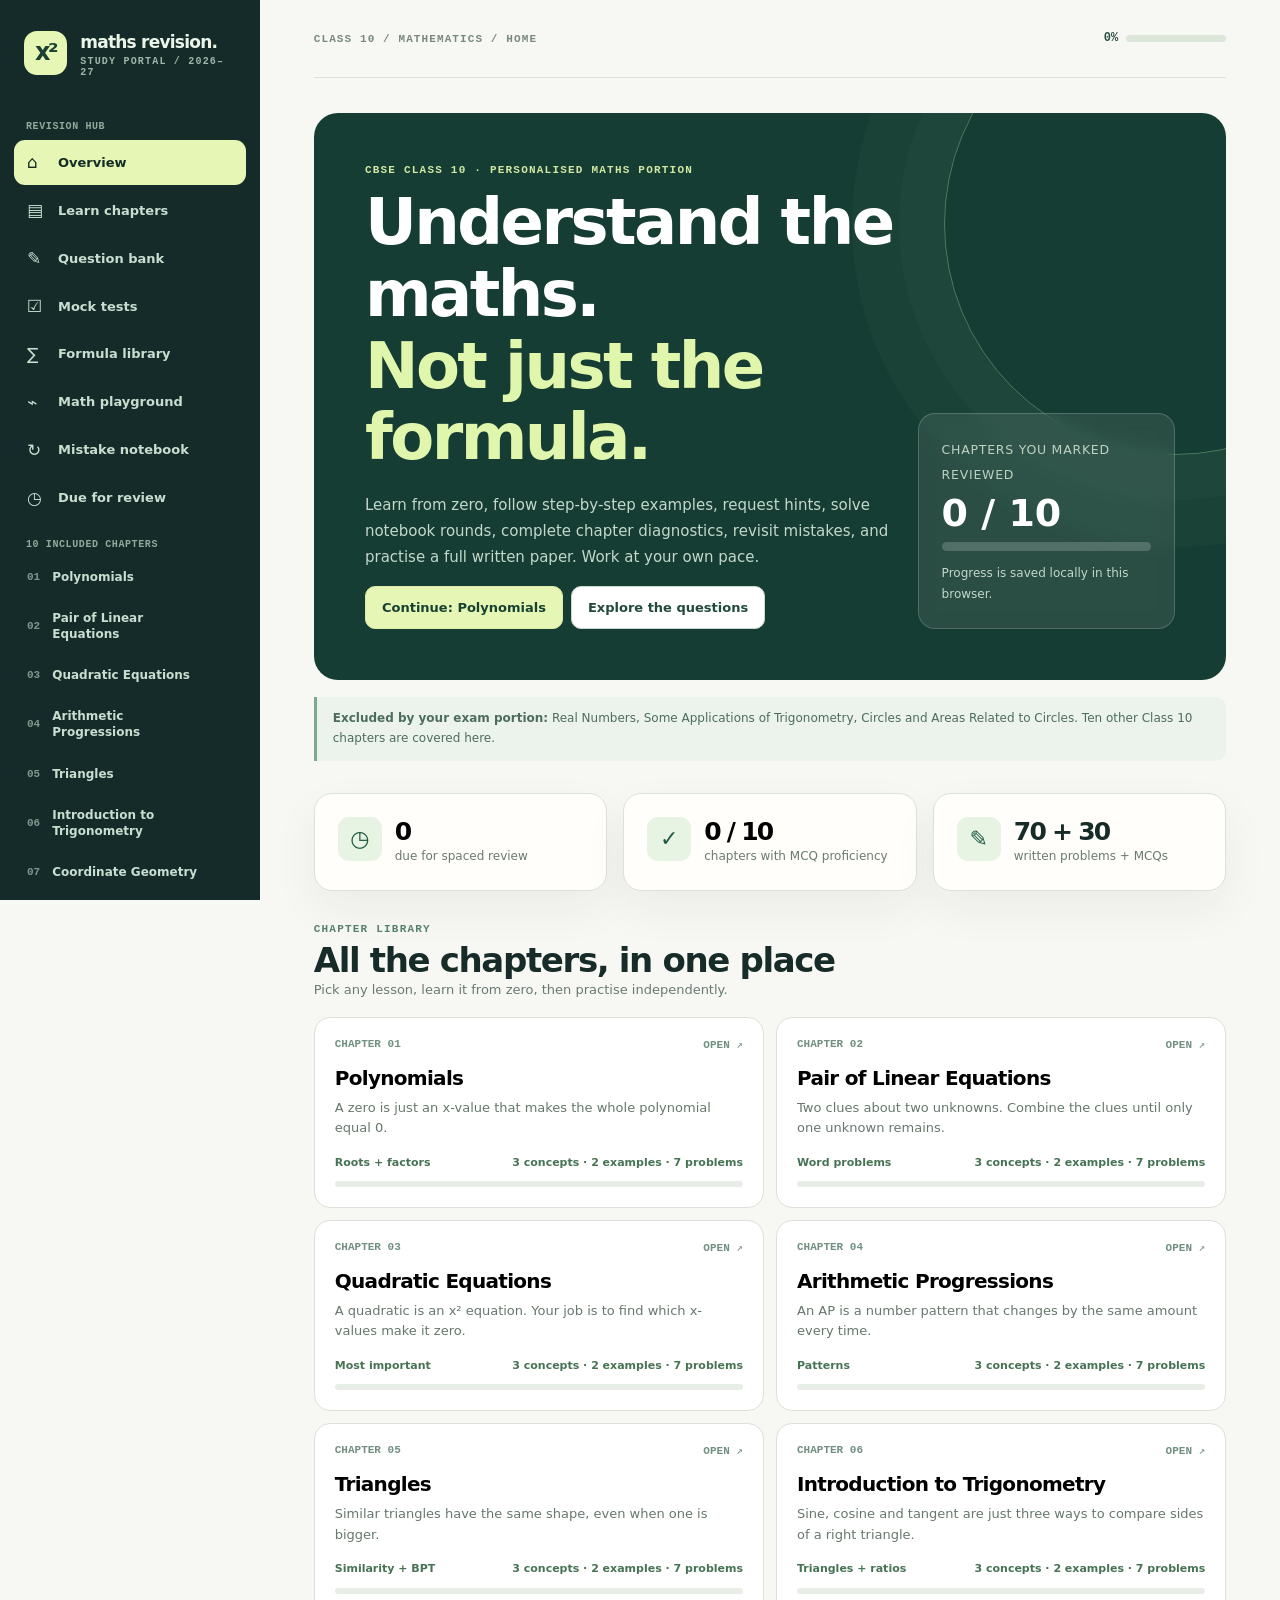
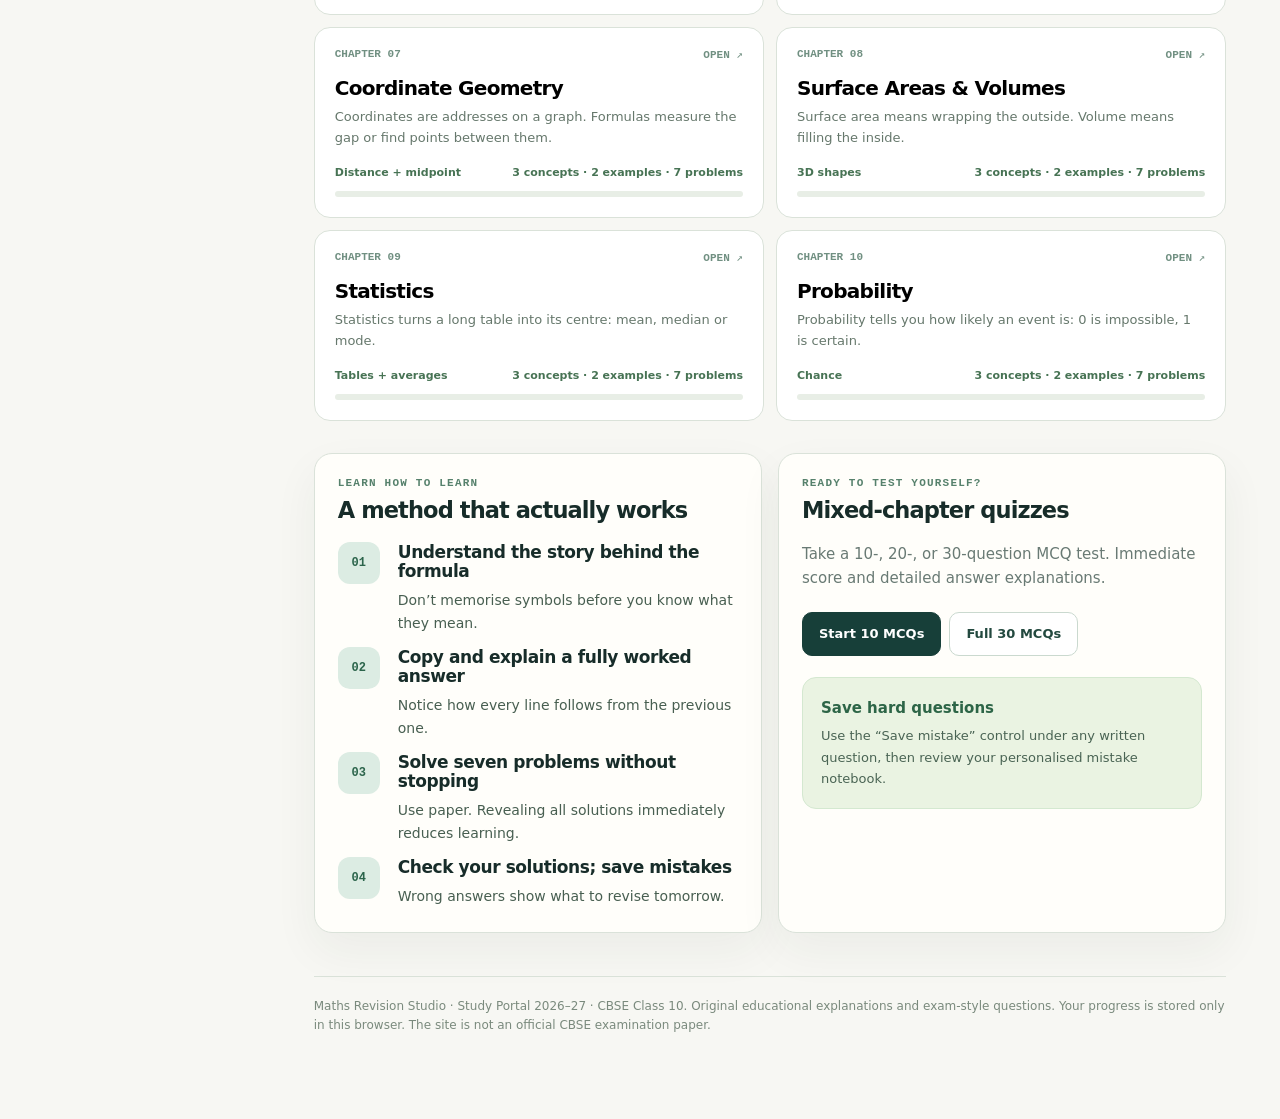
==== commit 0a2f48f3: "fix(maths): load per-question coaching data before the app" ====
--- a/maths/index.html
+++ b/maths/index.html
@@ -9,6 +9,7 @@
   <link rel="stylesheet" href="./styles.css">
   <script defer src="./data.js"></script>
   <script defer src="./enrichment.js"></script>
+  <script defer src="./coach-data.js"></script>
   <script defer src="./app.js"></script>
 </head>
 <body>
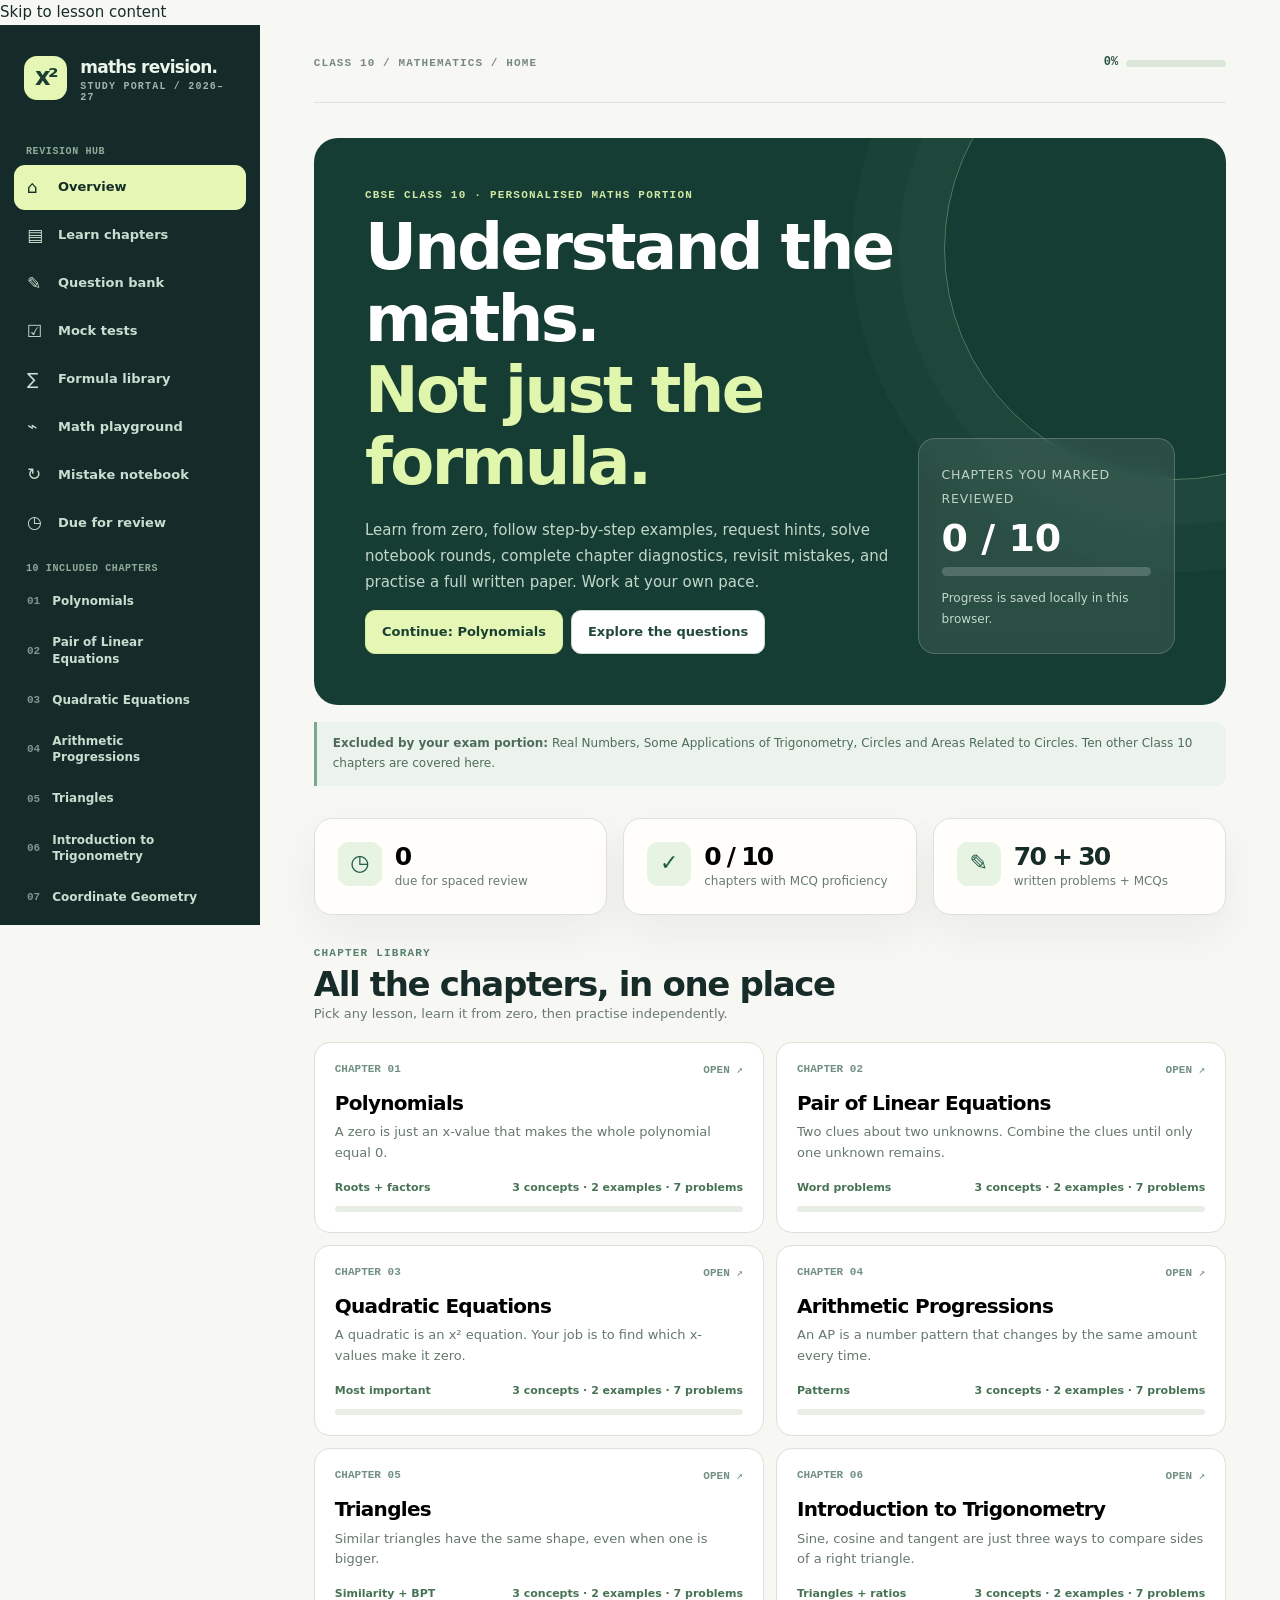
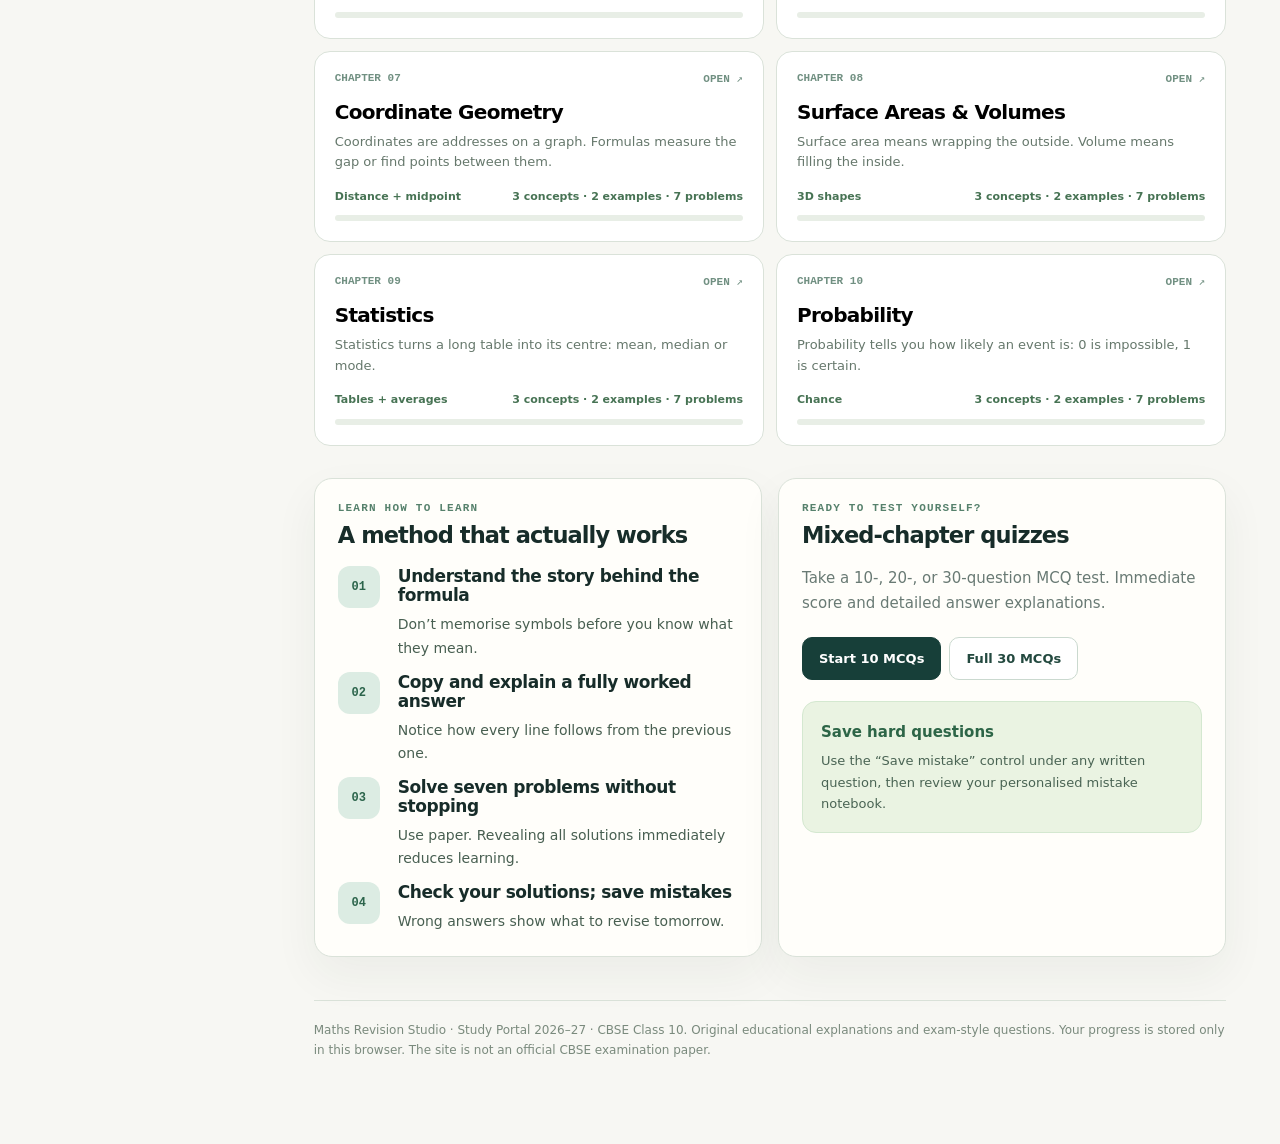
==== commit 4981dfea: "feat(maths): offline installation, skip navigation and accessible document structure" ====
--- a/maths/index.html
+++ b/maths/index.html
@@ -4,6 +4,9 @@
   <meta charset="utf-8">
   <meta name="viewport" content="width=device-width,initial-scale=1">
   <meta name="theme-color" content="#142b29">
+  <meta name="color-scheme" content="light">
+  <link rel="manifest" href="./manifest.webmanifest">
+  <link rel="icon" type="image/svg+xml" href="./icon.svg">
   <meta name="description" content="Maths Revision — Class 10 CBSE, 10 chapters, detailed lessons, 100 practice questions, mock tests, formula library and interactive labs.">
   <title>Maths Revision Studio · Class 10 | Study Portal 2026–27</title>
   <link rel="stylesheet" href="./styles.css">
@@ -13,6 +16,7 @@
   <script defer src="./app.js"></script>
 </head>
 <body>
+  <a class="skip-link" href="#main-content">Skip to lesson content</a>
   <div id="shade" class="mobile-backdrop"></div>
   <div class="app">
     <aside id="sidebar" class="side" aria-label="Maths study navigation">
@@ -23,7 +27,7 @@
       <nav id="nav-lessons" class="side-chapters" aria-label="Chapter list"></nav>
       <div class="side-foot">Made for Class 10 Maths understanding, not passive video watching.<p>Real Numbers, Applications of Trigonometry, Circles, and Areas Related to Circles are excluded.</p><a href="../index.html">← Main study portal</a></div>
     </aside>
-    <main class="workspace">
+    <main class="workspace" id="workspace">
       <header class="top">
         <div class="actions">
           <button id="menu" class="menu-toggle" aria-label="Open navigation" aria-expanded="false">☰</button>
@@ -31,9 +35,10 @@
         </div>
         <div class="top-right"><div class="top-mini"><span id="pct">0%</span><i><b id="pct-bar" style="width:0"></b></i></div></div>
       </header>
-      <div id="main-content"></div>
+      <div id="main-content" tabindex="-1"></div>
       <footer class="foot">Maths Revision Studio · Study Portal 2026–27 · CBSE Class 10. Original educational explanations and exam-style questions. Your progress is stored only in this browser. The site is not an official CBSE examination paper.</footer>
     </main>
   </div>
+  <script>if ("serviceWorker" in navigator) window.addEventListener("load", function(){navigator.serviceWorker.register("./sw.js").catch(function(){})});</script>
 </body>
 </html>
--- a/maths/styles.css
+++ b/maths/styles.css
@@ -3,3 +3,18 @@
 *{box-sizing:border-box}html{scroll-behavior:smooth}body{margin:0;font:15px/1.65 "Segoe UI",Inter,system-ui,-apple-system,sans-serif;color:var(--ink);background:var(--bg)}button,input,select{font:inherit}button{cursor:pointer}button:disabled{opacity:.46;cursor:not-allowed}button:focus-visible,a:focus-visible,input:focus-visible,select:focus-visible{outline:3px solid #81af5b;outline-offset:3px}a{text-decoration:none;color:inherit}h1,h2,h3,h4,p{margin-top:0}h1,h2,h3{line-height:1.12;letter-spacing:-.04em}small,.mono,.eyebrow,.tag,.sidebar-label{letter-spacing:.06em}.app{display:grid;grid-template-columns:260px minmax(0,1fr);min-height:100vh}.side{background:#142b29;color:#ecf5e9;position:sticky;top:0;height:100vh;overflow:auto;padding:24px 14px;scrollbar-width:thin}.brand{padding:4px 10px 25px;display:flex;align-items:center;gap:13px}.brand-logo{width:44px;height:44px;border-radius:13px;display:grid;place-items:center;background:#e6f6b4;color:#1b4032;font-weight:900;font-size:24px;letter-spacing:-.1em}.brand strong{display:block;font-size:17px;letter-spacing:-.045em}.brand small{display:block;color:#9fb6aa;font:650 10px monospace;letter-spacing:.12em}.sidebar-label{font:800 10px monospace;color:#90aa9a;padding:18px 12px 8px;text-transform:uppercase}.side-nav,.side-chapters{display:grid;gap:3px}.nav-item,.chapter-item{display:flex;align-items:center;gap:12px;width:100%;text-align:left;background:transparent;border:1px solid transparent;border-radius:11px;padding:10px 12px;color:#c9ded0;line-height:1.35}.nav-item svg{flex-shrink:0}.nav-item strong{flex:1;font-size:13px;font-weight:650}.nav-item:hover,.chapter-item:hover{background:#213d34}.nav-item.active,.chapter-item.active{background:#e6f6b4;color:#142d25}.chapter-item .num{font:750 11px monospace;opacity:.6}.chapter-item strong{flex:1;font-weight:600;font-size:12px}.chapter-item .done-dot{width:15px;color:#d6fd98}.side-foot{padding:18px 13px;margin-top:15px;border-top:1px solid #2d4840;font-size:12px;color:#a6bbae}.side-foot a{text-decoration:underline;color:#eff4c6}.workspace{min-width:0;max-width:1550px;width:100%;margin:0 auto;padding:0 clamp(22px,4.2vw,72px) 80px}.top{min-height:78px;display:flex;align-items:center;justify-content:space-between;border-bottom:1px solid var(--border);gap:12px;margin-bottom:35px}.crumb{font:700 11px monospace;text-transform:uppercase;letter-spacing:.1em;color:#788981}.top-right{display:flex;align-items:center;gap:14px}.top-mini{display:flex;align-items:center;gap:8px;font-size:12px;font-weight:800;color:#2c5245;white-space:nowrap}.top-mini i{width:100px;height:7px;background:#dce7d9;border-radius:10px;overflow:hidden}.top-mini i b{display:block;background:#62aa81;height:100%;border-radius:10px;transition:width .2s}.top-mini span{font-family:monospace;font-size:12px}.menu-toggle{display:none;border:1px solid var(--border);border-radius:10px;background:white;padding:7px 10px}.eyebrow{color:#56816c;font:850 11px monospace;text-transform:uppercase;letter-spacing:.11em}.page-title{font-size:clamp(32px,4vw,55px);margin:8px 0 12px}.lede{color:var(--muted);max-width:650px;font-size:15px;line-height:1.75}.panel{background:var(--paper);border:1px solid var(--border);border-radius:var(--radius);padding:23px;box-shadow:var(--shadow)}.panel p:last-child{margin-bottom:0}.panel-head{display:flex;justify-content:space-between;gap:10px;align-items:center;margin-bottom:10px}.pill,.tag{display:inline-flex;align-items:center;gap:5px;border:1px solid #d0e4d5;border-radius:999px;background:#edf5ec;color:#456a50;padding:5px 9px;font-size:11px;font-weight:800}.tag{font-family:monospace;letter-spacing:0}.pill.alt{background:#fff2e7;border-color:#efd8c8;color:#985d34}.pill.done{background:#e8f5bb;border-color:#d9eda4}.button{display:inline-flex;align-items:center;justify-content:center;gap:9px;text-align:center;padding:10px 16px;min-height:42px;border-radius:10px;background:var(--teal-dark);color:white;border:1px solid var(--teal-dark);font-size:13px;font-weight:800}.button.light{background:var(--paper2);border-color:#cad9cf;color:#23493f}.button.highlight{background:#e6f6b4;border-color:#dceca8;color:#184132}.button.ghost{background:transparent;border-color:transparent;color:var(--teal-dark)}.button.small{min-height:33px;padding:6px 11px;font-size:12px;border-radius:8px}.button:hover:not(:disabled){filter:brightness(.96)}.actions{display:flex;align-items:center;gap:8px;flex-wrap:wrap}.muted{color:var(--muted)}.grid{display:grid;gap:16px}.grid.three{grid-template-columns:repeat(3,minmax(0,1fr))}.grid.two{grid-template-columns:repeat(2,minmax(0,1fr))}.section{margin:32px 0}.section-heading{display:flex;justify-content:space-between;align-items:end;gap:16px;margin-bottom:17px}.section-heading h2{font-size:clamp(25px,3vw,34px);margin:6px 0 0}.section-heading p{margin:0;color:var(--muted);font-size:13px}.hero{position:relative;overflow:hidden;background:#163d33;color:#fff;border-radius:24px;padding:clamp(28px,4vw,53px);display:grid;grid-template-columns:minmax(0,1.35fr) minmax(240px,.65fr);gap:18px}.hero:after{content:"";position:absolute;border:1px solid #497d60;width:460px;height:460px;border-radius:100%;right:-180px;top:-120px;pointer-events:none;box-shadow:0 0 0 45px rgba(198,231,188,.025),0 0 0 92px rgba(198,231,188,.023)}.hero h1{font-size:clamp(40px,5vw,66px);max-width:650px;margin:11px 0 18px}.hero h1 span{color:#e1f6ad}.hero p{color:#c3d8cb;max-width:590px;line-height:1.75}.hero .eyebrow{color:#b9d98e}.hero .button{position:relative;z-index:1}.hero-card{align-self:end;background:#ffffff16;border:1px solid #ffffff30;border-radius:17px;padding:23px;backdrop-filter:blur(8px);position:relative;z-index:1}.hero-card b{display:block;font-size:38px;line-height:1.1;margin:7px 0}.hero-card .hero-meter{height:9px;background:#ffffff30;border-radius:10px;overflow:hidden}.hero-meter i{display:block;background:#e0f4ab;height:100%;width:0;transition:width .25s}.hero-card small{color:#bfd1c2}.notice{margin-top:17px;padding:12px 16px;border-left:3px solid #7ba990;background:#ecf3ed;color:#4e6c5b;font-size:12px;border-radius:0 10px 10px 0}.stat{display:flex;align-items:flex-start;gap:13px}.stat .symbol{height:44px;width:44px;display:grid;place-items:center;background:#e7f3e3;border-radius:11px;font-size:22px;color:#205a45}.stat strong{display:block;font-size:25px;letter-spacing:-.07em;line-height:1.2}.stat span{display:block;font-size:12px;color:var(--muted)}.chapter-grid{display:grid;grid-template-columns:repeat(2,minmax(0,1fr));gap:12px}.chapter-card{display:flex;flex-direction:column;align-items:stretch;text-align:left;background:white;border:1px solid var(--border);border-radius:16px;padding:20px;min-height:175px;transition:transform .15s,border-color .15s,box-shadow .15s}.chapter-card:hover{border-color:#84b29a;transform:translateY(-2px);box-shadow:var(--shadow)}.chapter-card .chapter-n{font:800 11px monospace;color:#719082}.chapter-card h3{font-size:20px;margin:16px 0 8px;letter-spacing:-.035em}.chapter-card p{font-size:13px;line-height:1.6;color:#66786c;flex:1;margin-bottom:15px}.chapter-card footer{display:flex;align-items:center;justify-content:space-between;gap:8px;font-size:11px;color:#477354;font-weight:800}.progress-track{height:6px;background:#e8eee6;border-radius:9px;overflow:hidden;margin-top:9px}.progress-track i{display:block;height:100%;background:#4baf7a;transition:width .2s}.why{padding:18px;background:#eaf3e2;border-radius:14px;border:1px solid #d4e8d0}.why strong{display:block;color:#2d6547;margin-bottom:5px}.why p{font-size:13px;color:#4a6454;margin:0}.chapter-head{display:flex;align-items:start;justify-content:space-between;gap:15px;margin-bottom:23px}.chapter-head h1{font-size:clamp(30px,4vw,49px);margin:8px 0 10px}.chapter-head p{color:#5f7666;max-width:700px}.chapter-tools{display:flex;gap:8px;flex-wrap:wrap;justify-content:flex-end}.path{display:flex;gap:8px;flex-wrap:wrap;margin:18px 0 26px}.path span{background:#e8efe9;border:1px solid #dbe5dc;border-radius:999px;color:#537063;padding:5px 11px;font-size:11px;font-weight:750}.concept-stack{display:grid;gap:12px}.concept{display:grid;grid-template-columns:45px minmax(0,1fr);gap:15px;align-items:start}.concept-index{display:grid;place-items:center;background:#dcece3;border-radius:12px;width:42px;height:42px;font:800 12px monospace;color:#2b644b}.concept h3{font-size:17px;letter-spacing:-.025em;margin:1px 0 8px}.concept p{font-size:14px;color:#485f51;margin-bottom:11px}.concept .try{font-size:13px;background:#f0f6ec;border-radius:10px;padding:11px 13px;color:#3e5d42}.concept .try strong{font-size:11px;display:block;color:#548068;text-transform:uppercase;letter-spacing:.06em}.method{border-left:3px solid #e5bd83;padding-left:12px;font-size:13px;color:#605546}.worked{display:grid;grid-template-columns:minmax(0,1.4fr) minmax(210px,.6fr);gap:16px}.worked h3{font-size:19px;margin:12px 0}.worked ol{padding-left:0;margin:15px 0;list-style:none;counter-reset:step}.worked li{counter-increment:step;display:flex;gap:12px;align-items:flex-start;padding:10px 0;border-bottom:1px dashed #dae6dd;font-size:14px;color:#3d5549}.worked li:before{content:counter(step);background:#e2efdb;border-radius:50%;min-width:26px;height:26px;display:grid;place-items:center;color:#326044;font:800 12px monospace}.answer-bar{background:#e9f5dd;border:1px solid #d4eac6;border-radius:10px;padding:11px 14px;color:#265139;font-weight:800;margin-top:12px}.figure{background:#eff6eb;border:1px solid #d8e7d7;border-radius:15px;padding:14px;display:grid;place-items:center;min-height:190px}.figure svg{display:block;width:100%;max-width:330px;height:auto}.formula-chip{font-family:Consolas,"Courier New",monospace;white-space:normal;overflow-wrap:anywhere;color:#275e47;font-weight:750}.exam-tip{background:#fff2e8;border:1px solid #f1dbc9;border-radius:14px;padding:18px 21px;color:#845237}.exam-tip strong{display:block;color:#87422f;margin-bottom:7px}.exam-tip p{margin:0;font-size:14px}.question-card{background:#fff;border:1px solid var(--border);border-radius:14px;padding:18px;display:grid;gap:11px}.question-card h3{font-size:15px;letter-spacing:0;margin:0;font-weight:680;line-height:1.6}.question-head{display:flex;gap:9px;justify-content:space-between;align-items:center}.question-no{font:800 11px monospace;color:#73877d}.answer-reveal{border-top:1px dashed #cbded1;padding-top:12px;color:#395443;font-size:13px}.answer-reveal b{display:block;color:#15563e}.answer-reveal p{margin:4px 0 0}.question-foot{display:flex;gap:7px;flex-wrap:wrap}.question-card .button{font-size:11px}.difficulty{border-radius:99px;background:#eff3eb;color:#657e70;padding:3px 8px;font:750 10px monospace;text-transform:uppercase}.difficulty.hard{background:#fff0e5;color:#a26d38}.difficulty.medium{background:#fff8dd;color:#8c7a3e}.level-filter{display:flex;gap:7px;flex-wrap:wrap}.chip{border:1px solid #cddfcf;background:white;color:#476251;border-radius:100px;padding:7px 12px;font-size:12px;font-weight:800}.chip.active{background:#214b3b;border-color:#214b3b;color:white}.searchbox{display:flex;align-items:center;gap:8px;min-width:210px;border:1px solid var(--border);border-radius:11px;background:white;padding:7px 12px}.searchbox input{width:100%;min-width:0;border:0;outline:none;background:transparent;font-size:13px;color:var(--ink)}.searchbox input:focus{outline:none}.filters{display:flex;gap:10px;flex-wrap:wrap;align-items:center;justify-content:space-between;margin-bottom:18px}.filters select{border:1px solid var(--border);border-radius:10px;background:white;padding:10px;color:#305a45;font-size:12px;max-width:240px}.study-grid{display:grid;grid-template-columns:minmax(0,1fr) minmax(0,1fr);gap:13px}.empty{padding:25px;color:#708076;text-align:center}.formula-list{display:grid;grid-template-columns:repeat(2,minmax(0,1fr));gap:14px}.formula-list h3{font-size:18px;margin:0 0 12px}.formula-list .formula-chip{display:block;font-size:14px;background:#f0f6ec;padding:11px;border-radius:9px}.form-row{display:flex;flex-wrap:wrap;gap:10px;align-items:end}.field{display:grid;gap:6px;font-size:12px;color:#567064;font-weight:750}.field input{width:90px;border-radius:9px;border:1px solid var(--border);background:#fff;padding:9px 10px;color:#214b3e}.lab-output{font-size:14px;background:#eef5ec;padding:16px;border-radius:12px;margin-top:13px;min-height:65px;color:#335f49}.lab-output strong{display:block;color:#215139}.lab-output em{font-style:normal;color:#758a79;font-size:12px}.lab-plot{border:1px solid #dce7da;background:#fcfffa;border-radius:12px;margin-top:14px;padding:5px}.lab-plot svg{width:100%;height:225px;display:block}.table-wrap{overflow-x:auto}.values{width:100%;border-collapse:collapse;text-align:center;font-size:12px}.values td,.values th{padding:10px;border-bottom:1px solid #dae7dd}.values th{background:#eff5eb}.values th:first-child{text-align:left}.test-setup{display:flex;flex-wrap:wrap;gap:9px}.test-choice{border:1px solid var(--border);background:#fff;border-radius:14px;padding:18px;flex:1;min-width:190px;text-align:left}.test-choice.active{border-color:#68a17d;background:#eaf4e8}.test-choice strong{display:block;font-size:17px}.test-choice small{display:block;color:#6a8074}.test-question{border:1px solid var(--border);padding:20px;border-radius:16px;background:white;margin:11px 0}.test-question h3{margin:10px 0 15px;font-size:16px;line-height:1.55;letter-spacing:0}.choice{display:flex;align-items:center;gap:11px;border:1px solid #e0e8df;border-radius:9px;padding:10px 12px;margin:6px 0;cursor:pointer}.choice input{accent-color:#2a7958}.choice:has(input:checked){background:#e8f5e7;border-color:#75ac80}.choice.right{border-color:#4b9a61;background:#e4f3e4}.choice.wrong{border-color:#c17d64;background:#fff0e8}.test-explain{background:#eef6ea;color:#426a50;padding:11px 13px;border-radius:9px;font-size:13px;margin-top:12px}.score{background:#173c33;color:#fff;padding:26px;border-radius:18px;margin-bottom:20px}.score b{font-size:39px;display:block;line-height:1.3}.score span{color:#d5e4d4}.bar{height:8px;border-radius:100px;background:#dce9da;overflow:hidden}.bar i{display:block;height:100%;background:#67a978}.sticky-actions{position:sticky;bottom:12px;z-index:5;background:#ffffffed;backdrop-filter:blur(9px);border:1px solid var(--border);border-radius:14px;padding:12px 15px;display:flex;align-items:center;justify-content:space-between;gap:10px;box-shadow:0 12px 32px #28493819}.sr-only{position:absolute!important;width:1px;height:1px;padding:0;margin:-1px;overflow:hidden;clip:rect(0,0,0,0);white-space:nowrap;border:0}.foot{margin-top:43px;border-top:1px solid var(--border);padding-top:20px;color:#7a8a7d;font-size:12px}.mobile-backdrop{display:none}
 @media(max-width:1100px){.app{grid-template-columns:220px minmax(0,1fr)}.workspace{padding:0 28px 50px}.hero{grid-template-columns:1fr}.hero-card{max-width:400px}.grid.three{grid-template-columns:repeat(2,minmax(0,1fr))}}@media(max-width:760px){.app{display:block}.side{position:fixed;z-index:30;left:0;top:0;bottom:0;width:min(290px,85vw);transform:translateX(-110%);transition:transform .2s;height:100dvh;box-shadow:12px 0 50px #10292036}.side.open{transform:translateX(0)}.mobile-backdrop.show{display:block;position:fixed;inset:0;z-index:20;background:#0b231993}.workspace{padding:0 16px 48px}.top{min-height:65px;margin-bottom:20px}.menu-toggle{display:inline-grid;place-items:center}.crumb{font-size:10px}.top-mini i{width:48px}.hero{padding:25px;border-radius:18px}.hero h1{font-size:43px}.hero-card{max-width:none}.grid.three,.grid.two,.chapter-grid,.study-grid,.formula-list,.worked{grid-template-columns:1fr}.section{margin:24px 0}.section-heading,.chapter-head{display:block}.chapter-tools{justify-content:flex-start;margin-top:12px}.panel{padding:17px}.concept{grid-template-columns:34px 1fr;gap:10px}.concept-index{width:32px;height:32px}.test-question{padding:15px}.sticky-actions{bottom:7px}}
 @media print{.side,.mobile-backdrop,.menu-toggle,.top,.filters,.question-foot,.sticky-actions,.button,.chapter-tools{display:none!important}.app{display:block}.workspace{padding:0}.panel,.question-card{break-inside:avoid;box-shadow:none}.section{break-inside:auto}body{background:white}}@media(prefers-reduced-motion:reduce){html{scroll-behavior:auto}.chapter-card,.side{transition:none}}
+
+/* Guided practice, searchable question bank and printable written exam */
+.hint-stack{display:grid;gap:8px;margin:0 0 8px}
+.hint-entry{font-size:13px;color:#395c47;background:#ecf5e9;border-left:3px solid #79af8a;padding:10px 12px;border-radius:0 8px 8px 0}
+.hint-entry strong{display:block;font:800 10px/1.6 monospace;text-transform:uppercase;letter-spacing:.1em;color:#528061}
+.review-date{font:700 11px monospace;color:#647f70;border-top:1px dashed #d7e3d8;padding-top:9px}
+.search-input{display:block;width:min(260px,78vw);border:1px solid var(--border);border-radius:9px;padding:9px 11px;background:white;color:#233d30;font:600 13px system-ui;outline-offset:2px}
+.search-input:focus{border-color:#509373}
+.writing-space{margin:19px 0 2px;min-height:105px;background:repeating-linear-gradient(to bottom,transparent 0px,transparent 31px,#dae9df 32px,#dae9df 33px);color:#8aa396;position:relative}
+.writing-space span{font:600 11px system-ui;background:white;padding-right:12px}
+.test-choice[aria-pressed=true]{box-shadow:inset 0 0 0 2px #6fa785}
+.panel.stat[data-page]{border:1px solid var(--border);transition:transform .2s}
+.panel.stat[data-page]:hover{transform:translateY(-2px);border-color:#8bbc9a}
+@media(max-width:740px){.filters .actions{width:100%;align-items:stretch}.filters .field{flex:1}.search-input{width:100%}.chapter-tools .button{flex:1}.panel.stat{padding:15px}.review-date{font-size:10px}}
+@media print{.study-grid{display:block}.test-question,.question-card,.panel{break-inside:avoid;box-shadow:none}.writing-space{min-height:160px}.answer-reveal{display:none!important}.hint-stack{display:none!important}}
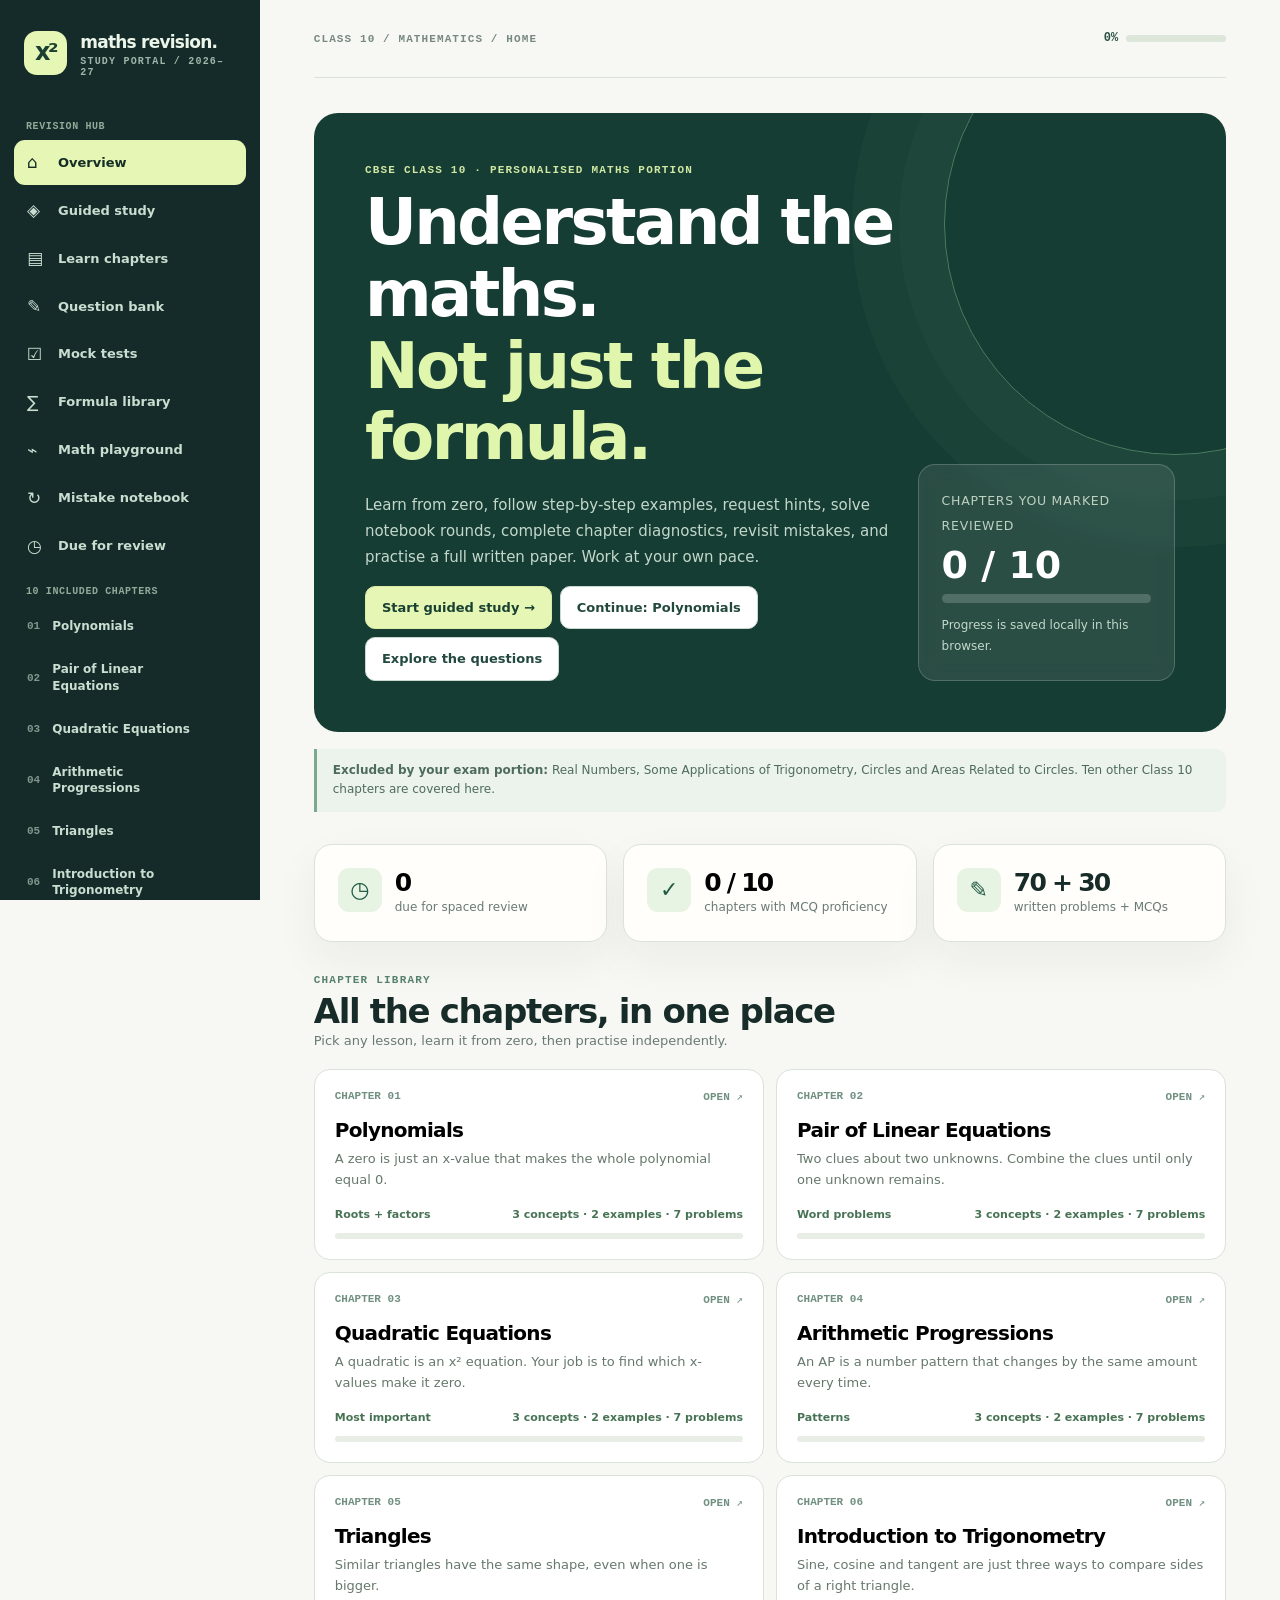
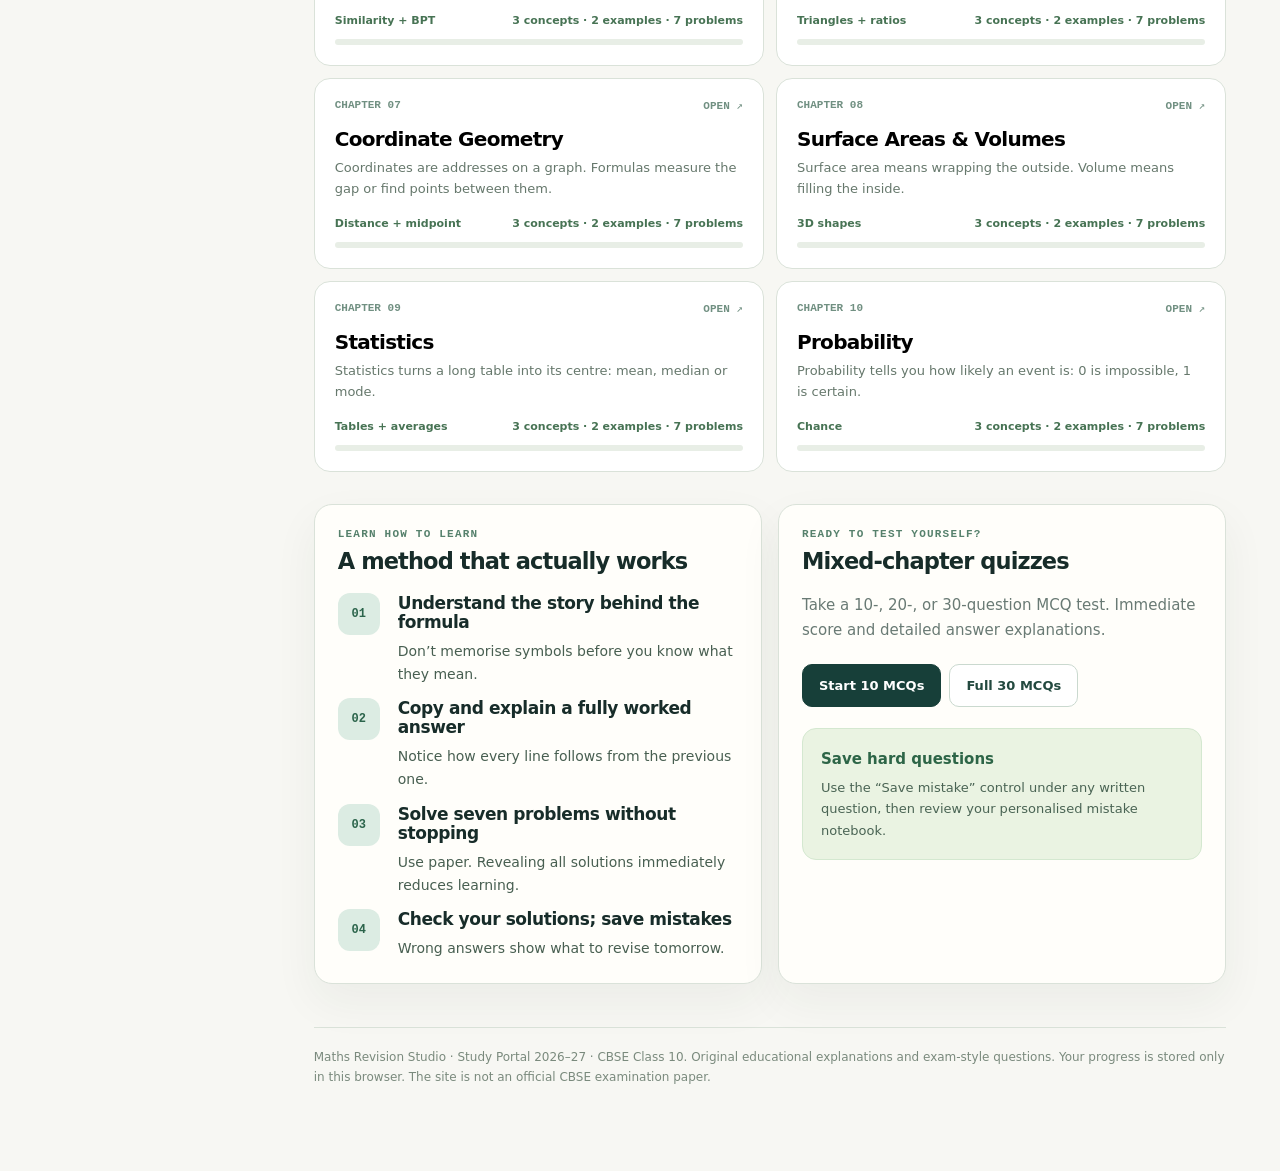
==== commit 8035890a: "feat(maths): load guided study before the main maths app" ====
--- a/maths/index.html
+++ b/maths/index.html
@@ -7,12 +7,13 @@
   <meta name="color-scheme" content="light">
   <link rel="manifest" href="./manifest.webmanifest">
   <link rel="icon" type="image/svg+xml" href="./icon.svg">
-  <meta name="description" content="Maths Revision — Class 10 CBSE, 10 chapters, detailed lessons, 100 practice questions, mock tests, formula library and interactive labs.">
+  <meta name="description" content="Maths Revision — Class 10 CBSE, 10 chapters, detailed lessons, 100 practice questions, guided formative checks, personalized homework, mock tests, formula library and interactive labs.">
   <title>Maths Revision Studio · Class 10 | Study Portal 2026–27</title>
   <link rel="stylesheet" href="./styles.css">
   <script defer src="./data.js"></script>
   <script defer src="./enrichment.js"></script>
   <script defer src="./coach-data.js"></script>
+  <script defer src="./guided-study.js"></script>
   <script defer src="./app.js"></script>
 </head>
 <body>
--- a/maths/styles.css
+++ b/maths/styles.css
@@ -18,3 +18,13 @@
 .panel.stat[data-page]:hover{transform:translateY(-2px);border-color:#8bbc9a}
 @media(max-width:740px){.filters .actions{width:100%;align-items:stretch}.filters .field{flex:1}.search-input{width:100%}.chapter-tools .button{flex:1}.panel.stat{padding:15px}.review-date{font-size:10px}}
 @media print{.study-grid{display:block}.test-question,.question-card,.panel{break-inside:avoid;box-shadow:none}.writing-space{min-height:160px}.answer-reveal{display:none!important}.hint-stack{display:none!important}}
+
+/* Accessible reading and keyboard navigation */
+.skip-link{position:absolute;left:14px;top:-90px;z-index:100;background:#e6f6b4;color:#173f39;border:3px solid #153f30;border-radius:10px;padding:9px 14px;font-weight:900}
+.skip-link:focus{top:12px}
+.test-question:focus-within,.question-card:focus-within{border-color:#6aab81}
+.field:focus-within{color:#234e3a}
+.question-card .button:focus-visible,.chapter-card:focus-visible{outline:3px solid #5f9a6e;outline-offset:3px}
+.answer-reveal b{overflow-wrap:anywhere}
+.nav-item,.chapter-item{min-height:42px}
+@media print{.skip-link{display:none}.writing-space{min-height:120px}.hero{print-color-adjust:exact}.side{display:none!important}}
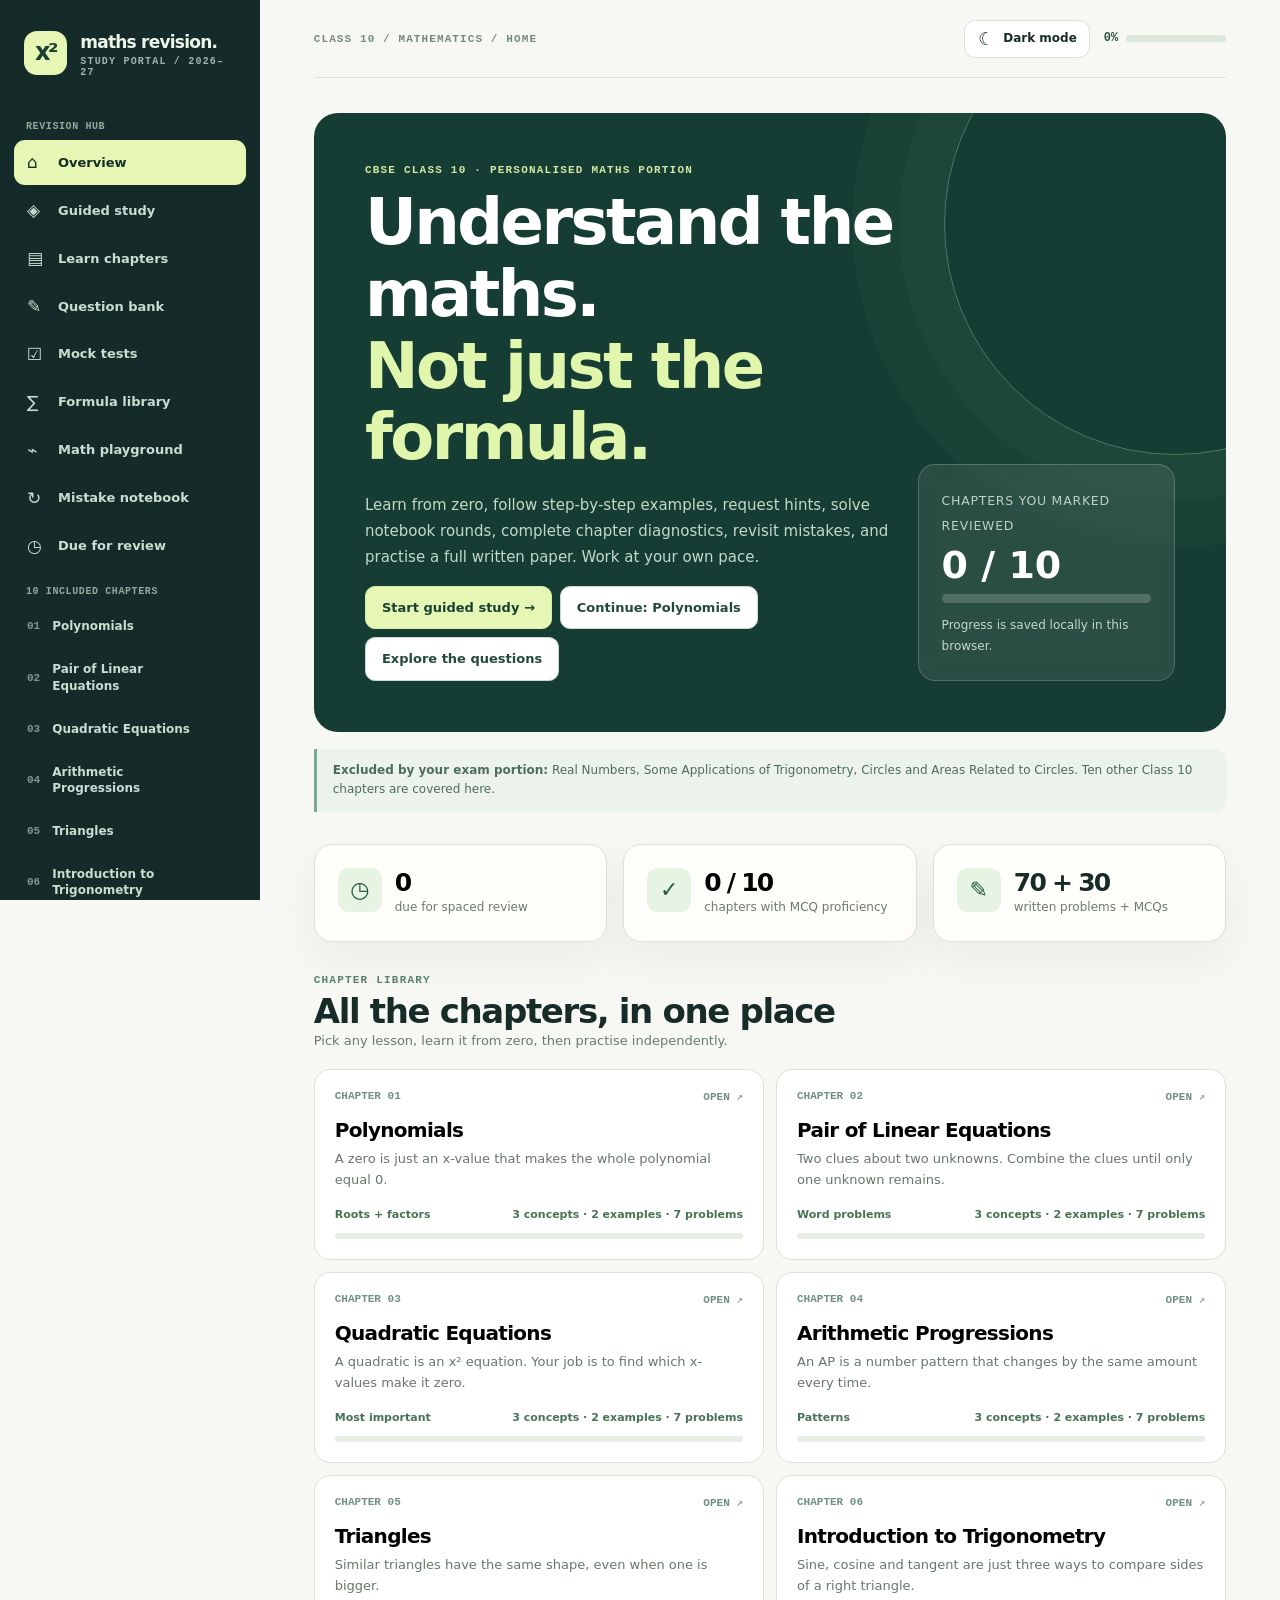
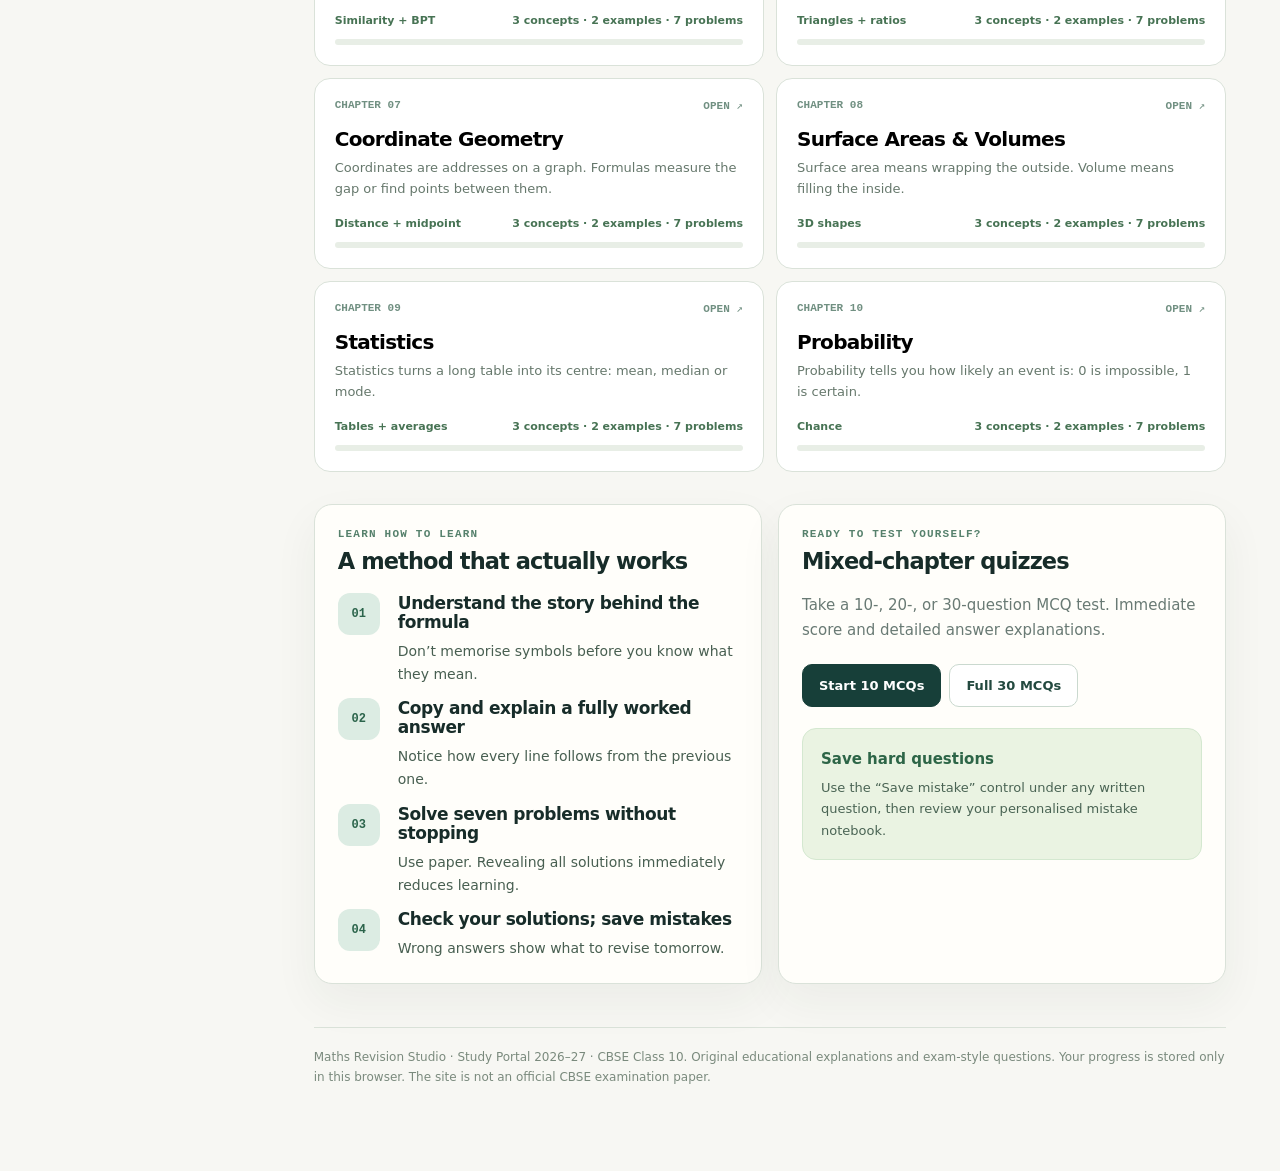
==== commit c93c621d: "feat(maths): add persistent dark mode toggle to header and load theme assets" ====
--- a/maths/index.html
+++ b/maths/index.html
@@ -4,12 +4,14 @@
   <meta charset="utf-8">
   <meta name="viewport" content="width=device-width,initial-scale=1">
   <meta name="theme-color" content="#142b29">
-  <meta name="color-scheme" content="light">
+  <meta name="color-scheme" content="light dark">
+  <script src="./theme.js"></script>
   <link rel="manifest" href="./manifest.webmanifest">
   <link rel="icon" type="image/svg+xml" href="./icon.svg">
   <meta name="description" content="Maths Revision — Class 10 CBSE, 10 chapters, detailed lessons, 100 practice questions, guided formative checks, personalized homework, mock tests, formula library and interactive labs.">
   <title>Maths Revision Studio · Class 10 | Study Portal 2026–27</title>
   <link rel="stylesheet" href="./styles.css">
+  <link rel="stylesheet" href="./dark.css">
   <script defer src="./data.js"></script>
   <script defer src="./enrichment.js"></script>
   <script defer src="./coach-data.js"></script>
@@ -34,7 +36,7 @@
           <button id="menu" class="menu-toggle" aria-label="Open navigation" aria-expanded="false">☰</button>
           <span id="breadcrumb" class="crumb">CLASS 10 / MATHEMATICS</span>
         </div>
-        <div class="top-right"><div class="top-mini"><span id="pct">0%</span><i><b id="pct-bar" style="width:0"></b></i></div></div>
+        <div class="top-right"><button id="theme-toggle" type="button" class="theme-toggle" aria-label="Switch to dark mode" aria-pressed="false" title="Switch to dark mode"><span class="theme-icon" aria-hidden="true">☾</span><span class="theme-label">Dark mode</span></button><div class="top-mini"><span id="pct">0%</span><i><b id="pct-bar" style="width:0"></b></i></div></div>
       </header>
       <div id="main-content" tabindex="-1"></div>
       <footer class="foot">Maths Revision Studio · Study Portal 2026–27 · CBSE Class 10. Original educational explanations and exam-style questions. Your progress is stored only in this browser. The site is not an official CBSE examination paper.</footer>
--- a/maths/styles.css
+++ b/maths/styles.css
@@ -28,3 +28,28 @@
 .answer-reveal b{overflow-wrap:anywhere}
 .nav-item,.chapter-item{min-height:42px}
 @media print{.skip-link{display:none}.writing-space{min-height:120px}.hero{print-color-adjust:exact}.side{display:none!important}}
+
+
+/* Guided formative-learning studio. Clear learning panels, not a game UI. */
+.flow-hero{border-radius:24px;background:#183b35;color:#fff;display:grid;grid-template-columns:minmax(0,1.5fr) minmax(245px,.65fr);gap:28px;align-items:center;padding:clamp(25px,4vw,45px);margin-bottom:17px}
+.flow-hero .eyebrow{color:#b9daac}.flow-hero h1{font-size:clamp(31px,4.5vw,58px);letter-spacing:-.05em;max-width:670px;margin:10px 0 14px}.flow-hero p{color:#d7e5dc;max-width:620px}.flow-hero-aside{border:1px solid #ffffff3f;background:#ffffff0e;border-radius:16px;padding:21px;align-self:stretch;display:flex;flex-direction:column;justify-content:center}
+.flow-hero-aside strong{font-size:43px;letter-spacing:-.05em;line-height:1.4}.flow-hero-aside strong small{font-size:13px;letter-spacing:0;color:#c7e2c9;font-weight:650}.flow-hero-aside p{font-size:12px;margin:12px 0 0}
+.flow-meter{height:7px;width:100%;background:#dae8db;border-radius:50px;overflow:hidden}.flow-meter span{display:block;height:100%;border-radius:50px;background:#4a9b70}.flow-hero .flow-meter{background:#496b60}.flow-hero .flow-meter span{background:#dceea5}
+.flow-steps{display:grid;grid-template-columns:repeat(4,minmax(0,1fr));gap:10px;margin:20px 0}.flow-steps>div{background:#ecf3e8;border:1px solid #dbe8da;border-radius:13px;padding:15px;display:flex;flex-direction:column;gap:3px;min-height:120px}.flow-steps small{font:750 12px monospace;color:#83a789}.flow-steps strong{font-size:14px;letter-spacing:-.02em}.flow-steps span{font-size:12px;line-height:1.5;color:#5f7865}
+.flow-chapters{display:grid;grid-template-columns:repeat(2,minmax(0,1fr));gap:12px}.flow-chapter{display:flex;flex-direction:column;gap:10px;text-align:left;background:#fff;border:1px solid var(--border);border-radius:16px;padding:20px;min-height:170px;transition:border .15s,transform .15s}.flow-chapter:hover{transform:translateY(-2px);border-color:#64a381}.flow-chapter>strong{font-size:19px;line-height:1.2;letter-spacing:-.04em}.flow-chapter p{font-size:12px;color:#617468;line-height:1.6;flex:1;margin:0}.flow-chapter>small{font:750 11px monospace;color:#5a7965}
+.flow-breadcrumb{display:flex;align-items:center;gap:12px;color:#71907a;font-size:13px;margin-bottom:21px}.flow-breadcrumb .button{min-height:35px;padding:6px 12px}.flow-breadcrumb strong{color:#345a46;overflow:hidden;text-overflow:ellipsis;white-space:nowrap}
+.flow-learning-head{display:flex;justify-content:space-between;gap:20px;align-items:start;margin-bottom:20px}.flow-learning-head h1{font-size:clamp(32px,4vw,50px);margin:9px 0 11px}.flow-learning-head p{color:#627866;max-width:650px;margin-bottom:0}.flow-learning-head .pill{flex:none}
+.flow-stage-tabs{display:grid;grid-template-columns:repeat(4,minmax(0,1fr));gap:7px;margin-bottom:20px}.flow-stage-tabs button{background:#e9f0e7;color:#647b67;border:1px solid #dbe4d7;border-radius:12px;padding:12px 9px;display:flex;align-items:center;justify-content:center;gap:8px;font-weight:750;font-size:12px}.flow-stage-tabs button span{width:23px;height:23px;background:#fff;border:1px solid #d1e2d4;display:grid;place-items:center;border-radius:50%;font:800 11px monospace}.flow-stage-tabs button.active{background:#264e3d;color:#fff;border-color:#264e3d}.flow-stage-tabs button.active span{color:#275d46}
+.flow-lesson-grid{display:grid;grid-template-columns:1fr 1fr;gap:16px;align-items:start}.flow-lesson-grid .panel{height:100%;box-shadow:none}.flow-lesson h2,.flow-assessment h2{font-size:clamp(21px,2.3vw,29px);line-height:1.23;margin:12px 0 15px}
+.flow-intuition{color:#385747;font-size:17px;font-weight:560;line-height:1.65}.flow-example,.flow-method{background:#edf5eb;border:1px solid #d9e9d9;padding:16px;border-radius:12px;margin-top:15px}.flow-method{background:#faf8f1;border-color:#ece5ce}.flow-example strong,.flow-method strong{display:block;font-size:11px;letter-spacing:.09em;text-transform:uppercase;color:#3f7856;margin-bottom:6px}.flow-method strong{color:#86693b}.flow-example p,.flow-method p{font-size:13px;color:#426050;line-height:1.65;margin:0}.flow-method p{color:#665f49}.flow-prereq{border-top:1px solid var(--border);padding-top:14px;margin-top:21px;font-size:13px;color:#66786d}
+.flow-question{font-size:19px;font-weight:720;color:#254333;line-height:1.5;margin:16px 0 20px}.flow-options{display:grid;gap:9px}.flow-option{display:flex;gap:13px;align-items:center;text-align:left;width:100%;border:1px solid #d9e6db;border-radius:12px;background:#fff;padding:13px 14px;color:#2b4e3b;font-size:14px;line-height:1.45;transition:border .15s,background .15s}.flow-option:hover:not(:disabled){border-color:#71aa83;background:#eff6eb}.flow-option:disabled{cursor:default;opacity:.67}.flow-option-letter{display:grid;place-items:center;flex:none;width:31px;height:31px;border:1px solid #d7e5d8;background:#eff6ec;border-radius:8px;color:#477657;font:800 12px monospace}.flow-option.is-correct{border-color:#56a374;background:#e9f7e9;color:#1e5d41;opacity:1}.flow-option.is-incorrect{border-color:#ce896f;background:#fff0e9;color:#934c34;opacity:1}
+.flow-feedback{padding:15px 17px;border-radius:12px;margin:16px 0 4px;font-size:13px;border:1px solid}.flow-feedback strong{display:block;margin-bottom:7px}.flow-feedback p{margin:0;color:inherit;line-height:1.6}.flow-feedback small{display:block;margin-top:10px;opacity:.75}.flow-feedback.correct{background:#e9f6e6;border-color:#b6dcb9;color:#275c3c}.flow-feedback.incorrect{background:#fff1e7;border-color:#eaccb5;color:#8d4d33}
+.flow-hint{padding:15px;border-left:3px solid #c5a46d;background:#f8f5e8;margin-top:15px;border-radius:0 10px 10px 0;font-size:13px;color:#6b644e}.flow-hint strong{font-size:12px;text-transform:uppercase;color:#795b29}.flow-hint p{margin:5px 0}
+.flow-actions{display:flex;flex-wrap:wrap;gap:9px;margin-top:18px}.flow-study-note{margin:15px 0;color:#597265;background:#edf3ed;border-radius:10px;padding:13px 16px;font-size:12px}
+.flow-review-reason{background:#e9f2e6;border-radius:13px;padding:18px;margin:23px 0;border:1px solid #d7e7d4}.flow-review-reason strong{color:#295a40}.flow-review-reason p{color:#456d51;font-size:13px;margin:7px 0 0}
+.flow-homework-list{display:grid;gap:11px;margin-top:16px}.flow-task{background:#fff;border:1px solid var(--border);border-radius:14px;padding:20px;display:flex;gap:20px;justify-content:space-between}.flow-task>div{min-width:0}.flow-task p{font-size:15px;font-weight:650;line-height:1.6;margin:10px 0}.flow-task details{margin-top:15px;padding-top:10px;border-top:1px dashed #dbe6dd;font-size:13px;color:#556c5b}.flow-task details p{font-size:13px;font-weight:450;margin:7px 0}.flow-task summary{cursor:pointer;font-weight:800;color:#396b4b}.flow-task-check{display:flex;gap:9px;align-items:center;align-self:flex-start;flex:none;font-size:12px;font-weight:750;color:#587566;cursor:pointer}.flow-task-check input{accent-color:#427d56;width:17px;height:17px}
+.flow-stats{display:grid;grid-template-columns:repeat(4,minmax(0,1fr));gap:13px;margin:22px 0}.flow-stats .panel{padding:17px}.flow-stats small{font:750 10px monospace;color:#668171}.flow-stats strong{display:block;margin-top:11px;font-size:29px;letter-spacing:-.05em}
+.flow-insight-list{display:grid;gap:9px}.flow-insight-row{display:grid;grid-template-columns:minmax(0,1fr) minmax(65px,150px) 70px;align-items:center;gap:15px;width:100%;border:1px solid var(--border);background:white;border-radius:12px;padding:16px;text-align:left}.flow-insight-row:hover{border-color:#78ad89}.flow-insight-row strong{display:block;font-size:14px}.flow-insight-row small{color:#668170;font-size:11px}.flow-insight-row>span{color:#578266;font:750 12px monospace;text-align:right}
+@media(max-width:920px){.flow-lesson-grid{grid-template-columns:1fr}.flow-hero{grid-template-columns:1fr}.flow-stats{grid-template-columns:repeat(2,minmax(0,1fr))}}
+@media(max-width:720px){.flow-hero{padding:23px;gap:16px}.flow-hero h1{font-size:36px}.flow-steps{grid-template-columns:repeat(2,minmax(0,1fr))}.flow-chapters{grid-template-columns:1fr}.flow-learning-head{display:block}.flow-learning-head .pill{margin-top:12px}.flow-stage-tabs{grid-template-columns:repeat(2,minmax(0,1fr))}.flow-stage-tabs button{font-size:11px}.flow-lesson-grid .panel{padding:18px}.flow-insight-row{grid-template-columns:minmax(0,1fr) 65px}.flow-insight-row .flow-meter{display:none}.flow-task{display:block}.flow-task-check{margin-top:14px}.flow-stats{gap:9px}}
+@media print{.flow-options,.flow-actions,.flow-stage-tabs,.flow-breadcrumb,.flow-study-note,.flow-hero button,.flow-task-check{display:none!important}.flow-lesson-grid{grid-template-columns:1fr 1fr}.flow-task{break-inside:avoid}}
--- a/maths/dark.css
+++ b/maths/dark.css
@@ -0,0 +1,148 @@
+/* Maths Revision Studio dark theme.
+   Neutral near-black reading surfaces, mint accents, high-contrast study feedback. */
+:root[data-theme="dark"]{
+  --bg:#0b1418;--paper:#14232a;--paper2:#1b2d33;
+  --ink:#edf6ee;--muted:#aec2b8;--border:#35504f;
+  --teal:#87c6a6;--teal-dark:#274f45;--pale:#213c37;
+  --lime:#cee88e;--orange:#dfae7d;--red:#e6a497;
+  --shadow:0 17px 46px rgba(0,0,0,.19);
+  color-scheme:dark;
+}
+:root[data-theme="dark"] body{background:var(--bg);color:var(--ink)}
+:root[data-theme="dark"] .side{background:#091e21;color:#eff9ef}
+:root[data-theme="dark"] .nav-item,:root[data-theme="dark"] .chapter-item{color:#cfe3d6}
+:root[data-theme="dark"] .nav-item:hover,:root[data-theme="dark"] .chapter-item:hover{background:#254841}
+:root[data-theme="dark"] .nav-item.active,:root[data-theme="dark"] .chapter-item.active{background:#d8ed9b;color:#1b3b2b}
+:root[data-theme="dark"] .side-foot{border-color:#31504a;color:#aecaba}
+:root[data-theme="dark"] .sidebar-label{color:#b7cfbe}
+:root[data-theme="dark"] .brand small{color:#aac3af}
+:root[data-theme="dark"] .top{border-color:var(--border)}
+:root[data-theme="dark"] .crumb,:root[data-theme="dark"] .foot{color:#b0c6bc}
+:root[data-theme="dark"] .top-mini{color:#d3e7d8}
+:root[data-theme="dark"] .top-mini i{background:#2b4840}
+:root[data-theme="dark"] .top-mini i b{background:#8dcda2}
+:root[data-theme="dark"] .eyebrow{color:#a1d4b2}
+:root[data-theme="dark"] .panel,:root[data-theme="dark"] .question-card,:root[data-theme="dark"] .chapter-card,
+:root[data-theme="dark"] .drill-card,:root[data-theme="dark"] .test-question,:root[data-theme="dark"] .test-choice,
+:root[data-theme="dark"] .flow-chapter,:root[data-theme="dark"] .flow-task,:root[data-theme="dark"] .flow-insight-row,
+:root[data-theme="dark"] .sticky-actions{background:var(--paper);color:var(--ink);border-color:var(--border)}
+:root[data-theme="dark"] .chapter-card:hover,:root[data-theme="dark"] .flow-chapter:hover{border-color:#95c9a4}
+:root[data-theme="dark"] .chapter-card p,:root[data-theme="dark"] .flow-chapter p,
+:root[data-theme="dark"] .chapter-head p,:root[data-theme="dark"] .section-heading p,
+:root[data-theme="dark"] .concept p,:root[data-theme="dark"] .worked li,
+:root[data-theme="dark"] .muted,:root[data-theme="dark"] .lede{color:var(--muted)}
+:root[data-theme="dark"] .chapter-card footer,:root[data-theme="dark"] .flow-chapter>small,
+:root[data-theme="dark"] .flow-insight-row small,:root[data-theme="dark"] .flow-insight-row>span,
+:root[data-theme="dark"] .question-no,:root[data-theme="dark"] .field,
+:root[data-theme="dark"] .chapter-card .chapter-n{color:#b5d6bf}
+:root[data-theme="dark"] .button:not(.light):not(.highlight):not(.ghost){background:#2d6655;border-color:#4f9475;color:#f4fff2}
+:root[data-theme="dark"] .button.light{background:#20383a;border-color:#466660;color:#e3f2e6}
+:root[data-theme="dark"] .button.highlight{background:#dbeca0;border-color:#daef9d;color:#193525}
+:root[data-theme="dark"] .button.ghost{color:#b6dec1}
+:root[data-theme="dark"] .pill,:root[data-theme="dark"] .tag,:root[data-theme="dark"] .mark{background:#25453d;border-color:#466957;color:#cce8cc}
+:root[data-theme="dark"] .pill.alt{background:#4b3527;border-color:#79583c;color:#ffd0a4}
+:root[data-theme="dark"] .pill.done{background:#34482d;border-color:#6a8440;color:#e3f5b6}
+:root[data-theme="dark"] .hero,:root[data-theme="dark"] .flow-hero{background:#15382f;color:#f5fff5}
+:root[data-theme="dark"] .hero p,:root[data-theme="dark"] .flow-hero p{color:#e0eade}
+:root[data-theme="dark"] .hero .eyebrow,:root[data-theme="dark"] .flow-hero .eyebrow{color:#e0f3b1}
+:root[data-theme="dark"] .hero h1 span{color:#d7f0a1}
+:root[data-theme="dark"] .hero-card,:root[data-theme="dark"] .flow-hero-aside{background:#ffffff10;border-color:#73968668}
+:root[data-theme="dark"] .notice,:root[data-theme="dark"] .flow-study-note{background:#203932;border-color:#4e9266;color:#d7e9dc}
+:root[data-theme="dark"] .stat .symbol,:root[data-theme="dark"] .concept-index,:root[data-theme="dark"] .worked li:before{background:#29483c;color:#d2f4c9}
+:root[data-theme="dark"] .progress-track,:root[data-theme="dark"] .bar,:root[data-theme="dark"] .flow-meter{background:#2a4941}
+:root[data-theme="dark"] .path span,:root[data-theme="dark"] .difficulty{background:#283d3b;border-color:#476358;color:#c7dbcf}
+:root[data-theme="dark"] .difficulty.hard{background:#51392e;color:#ffd1a9}
+:root[data-theme="dark"] .difficulty.medium{background:#4b462b;color:#f1dfa3}
+:root[data-theme="dark"] .why,:root[data-theme="dark"] .panel[style*="background:#e4f1e5"]{
+ background:#203d34!important;border-color:#3b6853!important;color:#f0f9ec
+}
+:root[data-theme="dark"] .why strong,:root[data-theme="dark"] .why p,
+:root[data-theme="dark"] .panel[style*="background:#e4f1e5"] p{color:#d1e6d7}
+:root[data-theme="dark"] .concept .try,:root[data-theme="dark"] .hint-entry,
+:root[data-theme="dark"] .flow-example{background:#1e3a34;color:#e2f3e3;border-color:#365b4c}
+:root[data-theme="dark"] .concept .try strong,:root[data-theme="dark"] .hint-entry strong,
+:root[data-theme="dark"] .flow-example strong{color:#a8deb2}
+:root[data-theme="dark"] .method{color:#dbcfad;border-color:#d2a35c}
+:root[data-theme="dark"] .worked li{border-color:#35554b}
+:root[data-theme="dark"] .answer-bar,:root[data-theme="dark"] .answer-reveal,
+:root[data-theme="dark"] .test-explain,:root[data-theme="dark"] .lab-output{
+ background:#1f4236;border-color:#3a7156;color:#e0f4e1
+}
+:root[data-theme="dark"] .answer-reveal b,:root[data-theme="dark"] .formula-chip,
+:root[data-theme="dark"] .lab-output strong{color:#c2e8ba}
+:root[data-theme="dark"] .answer-reveal p,:root[data-theme="dark"] .lab-output em{color:#c6dcce}
+:root[data-theme="dark"] .figure,:root[data-theme="dark"] .lab-plot{
+ background:#eff5ec;border-color:#758f80
+}
+:root[data-theme="dark"] .exam-tip{background:#483429;border-color:#775b43;color:#f2d6bb}
+:root[data-theme="dark"] .exam-tip strong,:root[data-theme="dark"] .exam-tip p{color:#ffdcbb}
+:root[data-theme="dark"] .chip{background:#1c3030;border-color:#4c6c5f;color:#d0e6d5}
+:root[data-theme="dark"] .chip.active{background:#bde89b;border-color:#bde89b;color:#193b29}
+:root[data-theme="dark"] .filters select,:root[data-theme="dark"] .search-input,
+:root[data-theme="dark"] .field input,:root[data-theme="dark"] input,
+:root[data-theme="dark"] select,:root[data-theme="dark"] textarea{
+ background:#182e32;color:#edf8f0;border-color:#577068
+}
+:root[data-theme="dark"] input::placeholder{color:#a8bfba}
+:root[data-theme="dark"] .values th{background:#26483f;color:#f1ffed}
+:root[data-theme="dark"] .values td,:root[data-theme="dark"] .values th{border-color:#3b5d52}
+:root[data-theme="dark"] .formula-list .formula-chip{background:#213d36;color:#d3f3c6}
+:root[data-theme="dark"] .choice{background:#182c2d;border-color:#446159;color:#e4f1e5}
+:root[data-theme="dark"] .choice:has(input:checked){background:#254d3d;border-color:#75bb84}
+:root[data-theme="dark"] .choice.right,:root[data-theme="dark"] .flow-option.is-correct,
+:root[data-theme="dark"] .flow-feedback.correct{background:#1c4b33;border-color:#60a977;color:#e6f6e9}
+:root[data-theme="dark"] .choice.wrong,:root[data-theme="dark"] .flow-option.is-incorrect,
+:root[data-theme="dark"] .flow-feedback.incorrect{background:#533025;border-color:#d68b72;color:#ffe6d7}
+:root[data-theme="dark"] .test-choice.active,:root[data-theme="dark"] .test-choice[aria-pressed="true"]{background:#244a3b;border-color:#75bb84}
+:root[data-theme="dark"] .test-choice small,:root[data-theme="dark"] .review-date,
+:root[data-theme="dark"] .flow-prereq{color:#b0caba}
+:root[data-theme="dark"] .score{background:#15402f;color:#f4fff2}
+:root[data-theme="dark"] .score span{color:#d3e8d7}
+:root[data-theme="dark"] .writing-space{
+ background:repeating-linear-gradient(to bottom,transparent 0px,transparent 31px,#3c6153 32px,#3c6153 33px);
+ color:#b0c9b7
+}
+:root[data-theme="dark"] .writing-space span{background:var(--paper)}
+:root[data-theme="dark"] .flow-steps>div,:root[data-theme="dark"] .flow-review-reason{
+ background:#1d3732;border-color:#3a5a4d;color:#edf9ec
+}
+:root[data-theme="dark"] .flow-steps span,:root[data-theme="dark"] .flow-review-reason p{color:#c0ddc7}
+:root[data-theme="dark"] .flow-review-reason strong,:root[data-theme="dark"] .flow-breadcrumb strong{color:#ccecc5}
+:root[data-theme="dark"] .flow-breadcrumb,:root[data-theme="dark"] .flow-learning-head p{color:#b7cdbf}
+:root[data-theme="dark"] .flow-stage-tabs button{background:#223a38;border-color:#3e5c50;color:#d5e6d9}
+:root[data-theme="dark"] .flow-stage-tabs button span{background:#2f5043;border-color:#5c8168;color:#edf6e6}
+:root[data-theme="dark"] .flow-stage-tabs button.active{background:#346a51;border-color:#61ad7a;color:#fff}
+:root[data-theme="dark"] .flow-stage-tabs button.active span{background:#d6f1ac;color:#254332}
+:root[data-theme="dark"] .flow-intuition,:root[data-theme="dark"] .flow-question{color:#e7f8e9}
+:root[data-theme="dark"] .flow-method{background:#35372c;border-color:#625b3f}
+:root[data-theme="dark"] .flow-method strong{color:#edcb8c}
+:root[data-theme="dark"] .flow-method p{color:#ece1c5}
+:root[data-theme="dark"] .flow-example p{color:#d6e6d5}
+:root[data-theme="dark"] .flow-option{background:#192e30;border-color:#456359;color:#e1f4e8}
+:root[data-theme="dark"] .flow-option:hover:not(:disabled){background:#26483e;border-color:#77ba8d}
+:root[data-theme="dark"] .flow-option-letter{background:#2d4b42;border-color:#5e836c;color:#ebf7e8}
+:root[data-theme="dark"] .flow-hint{background:#39392a;border-color:#d0a96b;color:#eee3c8}
+:root[data-theme="dark"] .flow-hint strong{color:#f5d392}
+:root[data-theme="dark"] .flow-task details{border-color:#395b4f;color:#c4dec9}
+:root[data-theme="dark"] .flow-task summary,:root[data-theme="dark"] .flow-task-check{color:#d0e8c9}
+:root[data-theme="dark"] .flow-insight-row small{color:#b0c7b9}
+:root[data-theme="dark"] .flow-stats small{color:#afd1b8}
+:root[data-theme="dark"] .theme-toggle{background:#223b3c;border-color:#4f7164;color:#e6f4e8}
+:root[data-theme="dark"] .theme-toggle:hover{background:#2d4e46}
+:root[data-theme="dark"] .menu-toggle{background:#1f3939;color:#e8f6e8;border-color:#506d61}
+/* The illustrative SVGs contain dark ink; keep their canvas pale in dark mode for legibility. */
+:root[data-theme="dark"] .figure svg,:root[data-theme="dark"] .lab-plot svg{color:#1e4032}
+/* Prevent native disabled-button fading from hiding an already answered choice. */
+:root[data-theme="dark"] .flow-option.is-correct:disabled{opacity:1}
+/* Make the toggle prominent but proportional on all screen sizes. */
+.theme-toggle{display:inline-flex;align-items:center;gap:8px;min-height:38px;padding:7px 12px;border:1px solid var(--border);border-radius:11px;background:var(--paper2);color:var(--ink);font-size:12px;font-weight:780;white-space:nowrap;cursor:pointer}
+.theme-toggle:hover{border-color:#76a887;background:#eaf3e8}
+.theme-icon{display:inline-grid;place-items:center;font-size:18px;line-height:1;width:18px}
+.theme-toggle:focus-visible{outline:3px solid #99c27d;outline-offset:3px}
+@media(max-width:740px){
+ .theme-toggle{padding:8px 10px;min-height:36px}
+ .theme-label{display:none}
+ .theme-icon{font-size:18px}
+ .top-right{gap:8px}
+}
+@media print{.theme-toggle{display:none!important}}
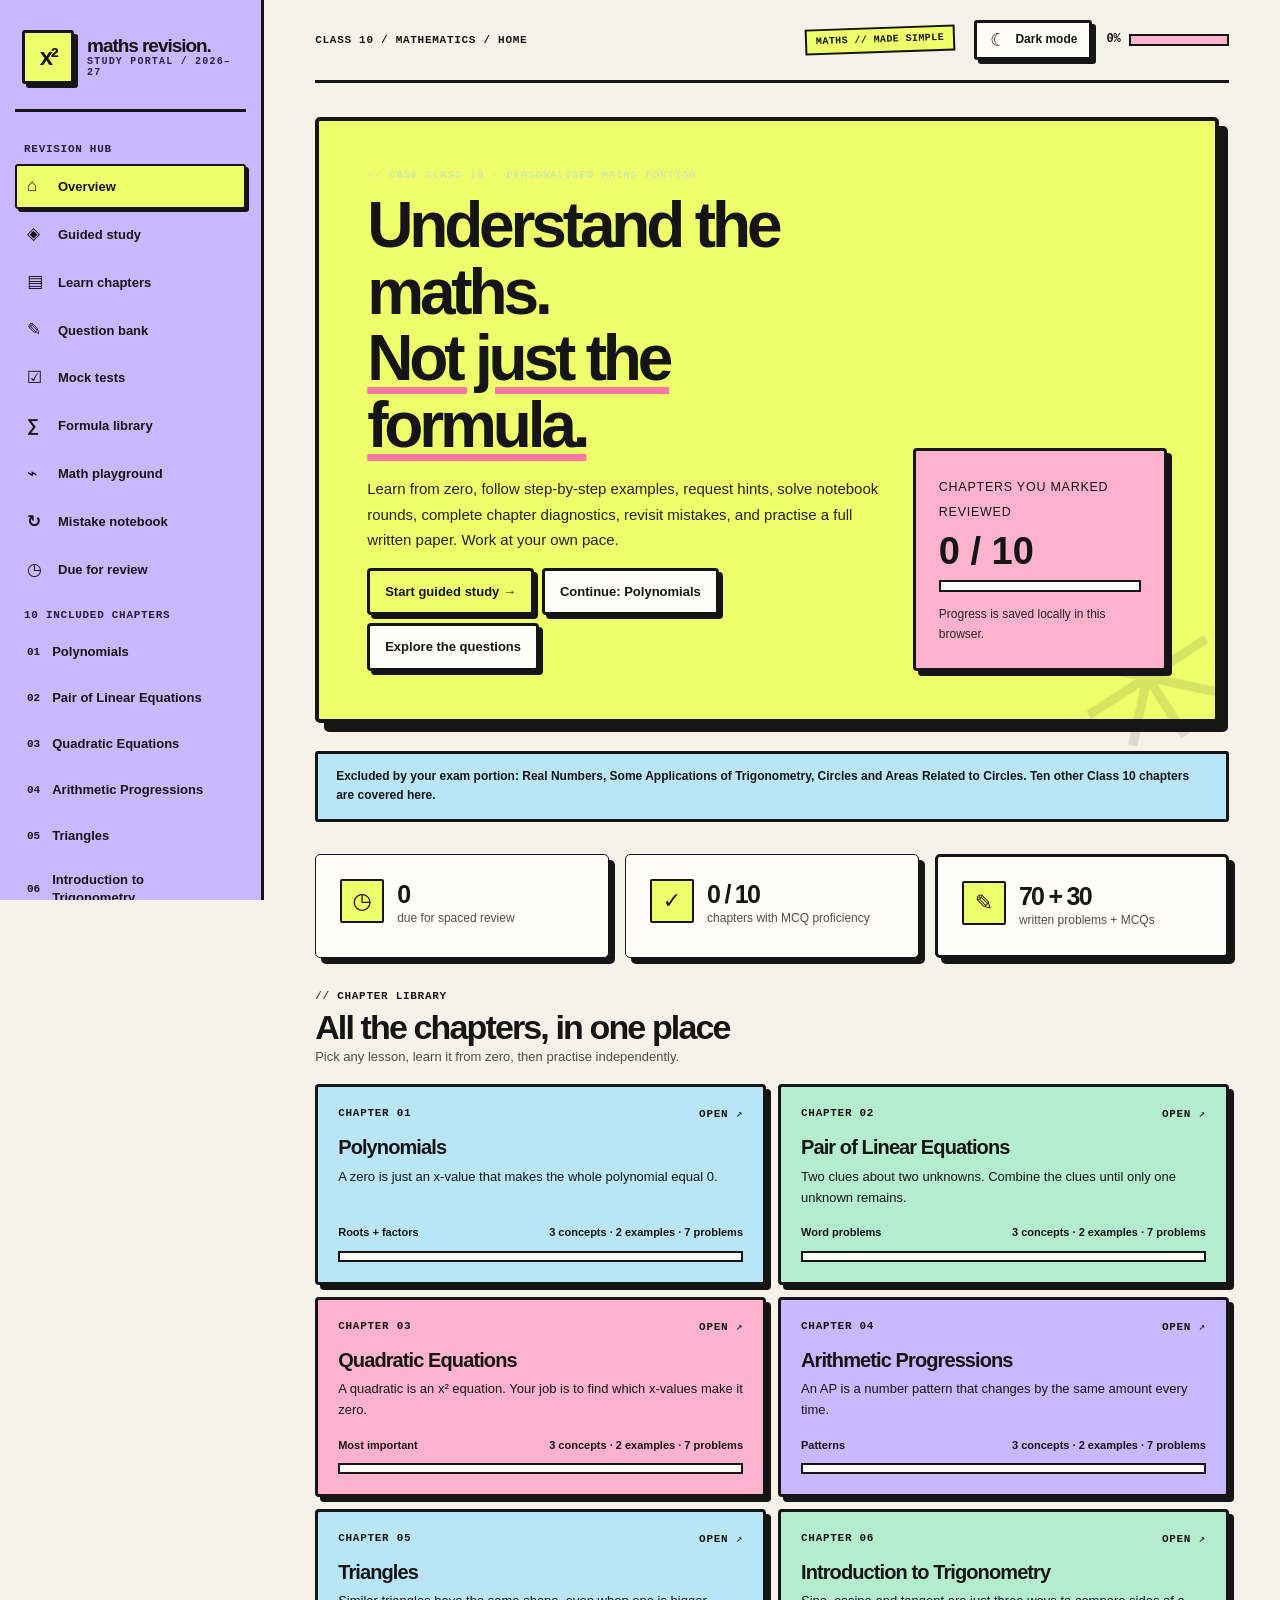
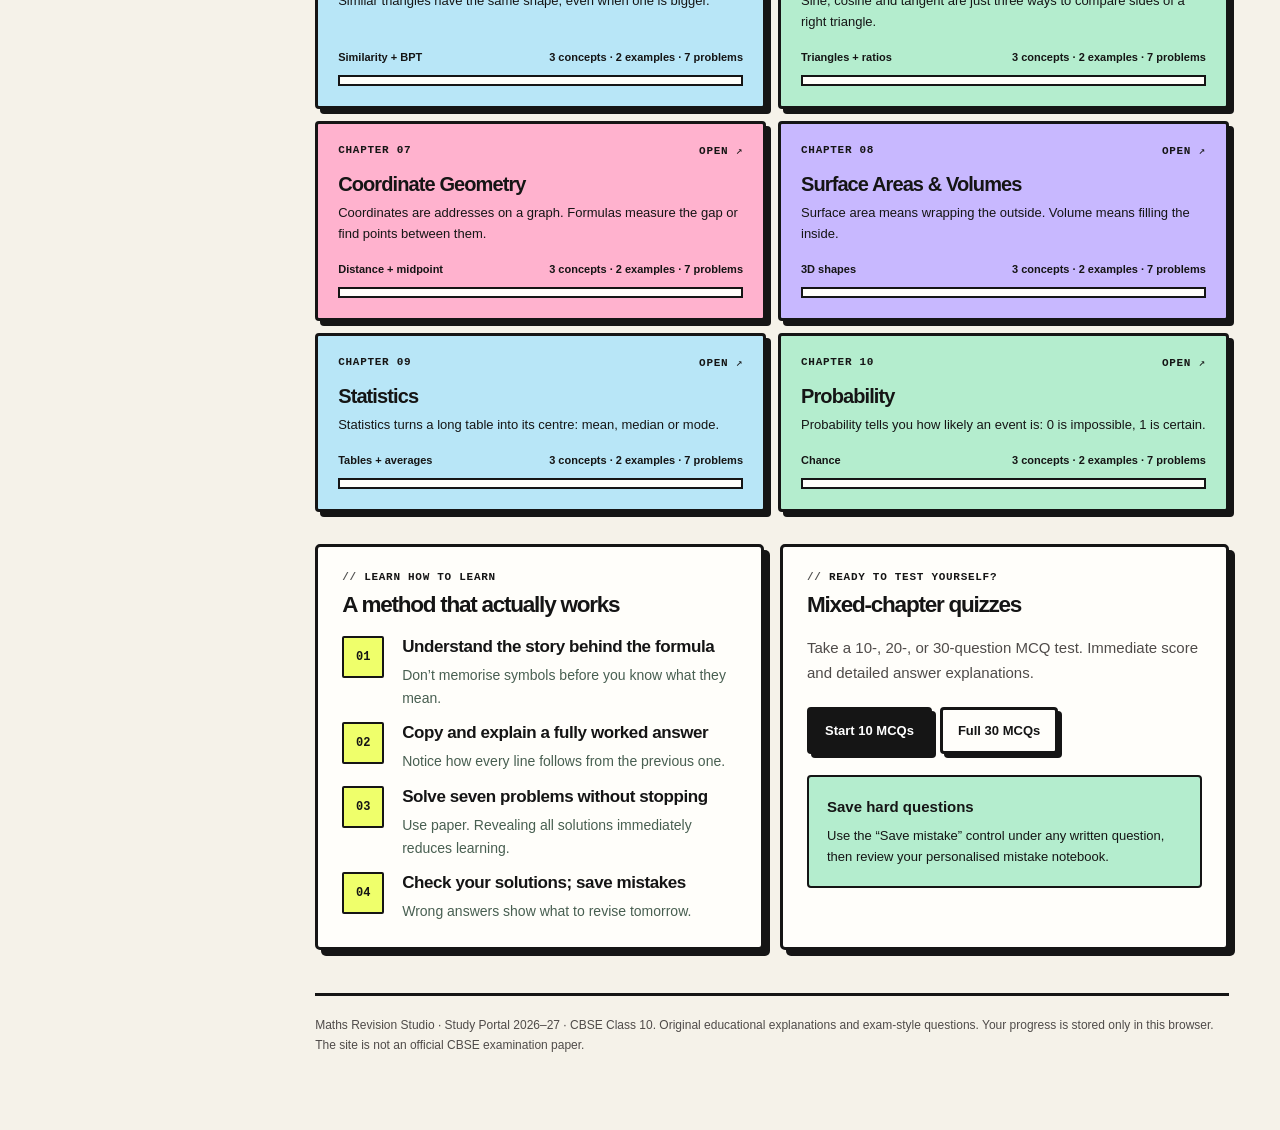
==== commit 03c52256: "feat(maths): activate neo-brutalist visuals and editorial masthead" ====
--- a/maths/index.html
+++ b/maths/index.html
@@ -3,7 +3,7 @@
 <head>
   <meta charset="utf-8">
   <meta name="viewport" content="width=device-width,initial-scale=1">
-  <meta name="theme-color" content="#142b29">
+  <meta name="theme-color" content="#f5f2e9">
   <meta name="color-scheme" content="light dark">
   <script src="./theme.js"></script>
   <link rel="manifest" href="./manifest.webmanifest">
@@ -12,6 +12,7 @@
   <title>Maths Revision Studio · Class 10 | Study Portal 2026–27</title>
   <link rel="stylesheet" href="./styles.css">
   <link rel="stylesheet" href="./dark.css">
+  <link rel="stylesheet" href="./neobrutal.css">
   <script defer src="./data.js"></script>
   <script defer src="./enrichment.js"></script>
   <script defer src="./coach-data.js"></script>
@@ -36,7 +37,7 @@
           <button id="menu" class="menu-toggle" aria-label="Open navigation" aria-expanded="false">☰</button>
           <span id="breadcrumb" class="crumb">CLASS 10 / MATHEMATICS</span>
         </div>
-        <div class="top-right"><button id="theme-toggle" type="button" class="theme-toggle" aria-label="Switch to dark mode" aria-pressed="false" title="Switch to dark mode"><span class="theme-icon" aria-hidden="true">☾</span><span class="theme-label">Dark mode</span></button><div class="top-mini"><span id="pct">0%</span><i><b id="pct-bar" style="width:0"></b></i></div></div>
+        <div class="top-right"><span class="studio-stamp" aria-hidden="true">MATHS // MADE SIMPLE</span><button id="theme-toggle" type="button" class="theme-toggle" aria-label="Switch to dark mode" aria-pressed="false" title="Switch to dark mode"><span class="theme-icon" aria-hidden="true">☾</span><span class="theme-label">Dark mode</span></button><div class="top-mini"><span id="pct">0%</span><i><b id="pct-bar" style="width:0"></b></i></div></div>
       </header>
       <div id="main-content" tabindex="-1"></div>
       <footer class="foot">Maths Revision Studio · Study Portal 2026–27 · CBSE Class 10. Original educational explanations and exam-style questions. Your progress is stored only in this browser. The site is not an official CBSE examination paper.</footer>
--- a/maths/neobrutal.css
+++ b/maths/neobrutal.css
@@ -0,0 +1,635 @@
+/*
+  MATHS REVISION STUDIO — NEOBRUTALIST DESIGN SYSTEM
+  Pure presentation overlay; study content, answers, progress and JS untouched.
+  Material: heavy ink outlines, solid-color sheets, hard offset shadows, editorial type.
+*/
+:root {
+  --nb-ink:#151515;
+  --nb-bg:#f5f2e9;
+  --nb-surface:#fffefa;
+  --nb-acid:#efff6b;
+  --nb-lav:#c8b8ff;
+  --nb-pink:#ffb2ce;
+  --nb-blue:#b8e6f7;
+  --nb-mint:#b4edce;
+  --nb-orange:#ffc48b;
+  --nb-muted:#4f4b49;
+  --nb-stroke:3px solid var(--nb-ink);
+  --nb-shadow:6px 6px 0 var(--nb-ink);
+  --nb-shadow-small:4px 4px 0 var(--nb-ink);
+  --bg:var(--nb-bg);
+  --paper:var(--nb-surface);
+  --paper2:#fff;
+  --ink:var(--nb-ink);
+  --muted:var(--nb-muted);
+  --border:var(--nb-ink);
+  --shadow:var(--nb-shadow);
+  --radius:6px;
+  --teal-dark:#1c4037;
+  --teal:#1c5140;
+}
+html[data-theme="dark"] {
+  --nb-ink:#f5f0df;
+  --nb-bg:#13151c;
+  --nb-surface:#242832;
+  --nb-acid:#d7f366;
+  --nb-lav:#7462b4;
+  --nb-pink:#8d466c;
+  --nb-blue:#30596c;
+  --nb-mint:#326e59;
+  --nb-orange:#8c563c;
+  --nb-muted:#c8c4c1;
+  --nb-stroke:3px solid var(--nb-ink);
+  --nb-shadow:6px 6px 0 #797aa3;
+  --nb-shadow-small:4px 4px 0 #797aa3;
+  --bg:var(--nb-bg);
+  --paper:var(--nb-surface);
+  --paper2:#242832;
+  --ink:var(--nb-ink);
+  --muted:var(--nb-muted);
+  --border:var(--nb-ink);
+  --shadow:var(--nb-shadow);
+  --radius:6px;
+  --teal-dark:#42635b;
+  --teal:#8ee1af;
+}
+html,body { background:var(--nb-bg); }
+body {
+  color:var(--nb-ink);
+  font-family:"Arial","Helvetica Neue",system-ui,sans-serif;
+  font-weight:450;
+  line-height:1.65;
+}
+h1,h2,h3,h4,.brand strong,.page-title,.chapter-card h3,.flow-chapter strong {
+  font-family:"Arial Black","Arial",system-ui,sans-serif;
+  letter-spacing:-.055em;
+  font-weight:900;
+  overflow-wrap:break-word;
+}
+h1 { text-wrap:balance; }
+h2,h3 { text-wrap:pretty; }
+.eyebrow,.sidebar-label,.crumb,.tag,.chapter-n,.question-no,.flow-chapter>small {
+  font-family:"Courier New",Consolas,monospace;
+  font-weight:900;
+  letter-spacing:.065em;
+  color:var(--nb-ink);
+}
+.eyebrow::before { content:"// "; opacity:.74; }
+.muted,.lede,.chapter-head p { color:var(--nb-muted); }
+
+/* Shell: a classroom notebook with a decisive editorial grid */
+.app { grid-template-columns:264px minmax(0,1fr); }
+.side {
+  background:var(--nb-lav);
+  color:#151515;
+  border-right:var(--nb-stroke);
+  padding:25px 15px;
+}
+.brand {
+  padding:5px 7px 25px;
+  border-bottom:3px solid #161616;
+  margin-bottom:14px;
+}
+.brand-logo {
+  background:var(--nb-acid);
+  color:#151515;
+  width:54px;
+  height:54px;
+  border:3px solid #151515;
+  box-shadow:4px 4px 0 #151515;
+  border-radius:3px;
+  font-family:"Arial Black",Arial,sans-serif;
+}
+.brand strong{font-size:19px;color:#151515;line-height:1.1;}
+.brand small{color:#2b2445;font-weight:900}
+.sidebar-label{
+  padding:17px 9px 9px;
+  color:#27203b;
+  font-size:11px;
+}
+.nav-item,.chapter-item {
+  border:2px solid transparent;
+  border-radius:3px;
+  background:transparent;
+  color:#161616;
+  min-height:43px;
+  padding:9px 10px;
+  font-weight:850;
+  transition:transform .15s,border-color .15s,background-color .15s;
+}
+.nav-item strong,.chapter-item strong { font-size:13px;font-weight:900 }
+.nav-item:hover,.chapter-item:hover{
+  background:#ffffff82;
+  border-color:#161616;
+  color:#161616;
+  transform:translateX(2px);
+}
+.nav-item.active,.chapter-item.active {
+  background:var(--nb-acid);
+  border-color:#151515;
+  color:#151515;
+  box-shadow:3px 3px 0 #151515;
+}
+.chapter-item .num { font-size:11px;opacity:1; }
+.chapter-item .done-dot { color:#124d30; }
+.side-foot {
+  margin-top:23px;
+  padding:17px 9px;
+  border-top:3px solid #161616;
+  color:#312948;
+  font-weight:700;
+}
+.side-foot a { color:#151515;text-decoration:underline;text-underline-offset:3px; }
+.workspace { padding:0 clamp(22px,4vw,65px) 75px; }
+.top {
+  border-bottom:3px solid var(--nb-ink);
+  margin-bottom:34px;
+  min-height:83px;
+}
+.crumb { font-size:11px;color:var(--nb-ink); }
+.top-mini,.top-mini span {color:var(--nb-ink);}
+.top-mini i {background:var(--nb-pink);border:2px solid var(--nb-ink);height:12px;border-radius:0;}
+.top-mini i b {background:var(--nb-acid);border-radius:0;}
+.theme-toggle,.menu-toggle {
+  border:3px solid var(--nb-ink);
+  border-radius:3px;
+  background:var(--nb-surface);
+  color:var(--nb-ink);
+  box-shadow:var(--nb-shadow-small);
+  font-weight:900;
+}
+.theme-toggle:hover,.menu-toggle:hover{
+  background:var(--nb-acid);
+  color:#151515;
+}
+.studio-stamp {
+  display:inline-flex;
+  align-items:center;
+  border:2px solid var(--nb-ink);
+  background:var(--nb-acid);
+  color:#151515;
+  padding:5px 9px;
+  margin-right:5px;
+  font:900 10px/1.2 "Courier New",monospace;
+  letter-spacing:.04em;
+  transform:rotate(-2deg);
+}
+
+/* Every major study surface uses physical printed-paper affordances */
+.panel,.question-card,.chapter-card,.drill-card,.test-question,
+.test-choice,.flow-chapter,.flow-task,.flow-insight-row,.sticky-actions,
+.formula-card,.flow-hero-aside,.score {
+  border:var(--nb-stroke);
+  border-radius:5px;
+  box-shadow:var(--nb-shadow);
+  background:var(--nb-surface);
+  color:var(--nb-ink);
+}
+.panel { padding:24px; }
+.panel:hover { border-color:var(--nb-ink); }
+.hero,.flow-hero {
+  background:var(--nb-acid);
+  color:#151515;
+  border:4px solid #151515;
+  box-shadow:9px 9px 0 #151515;
+  border-radius:5px;
+  overflow:visible;
+  padding:clamp(28px,4vw,48px);
+  margin:4px 10px 28px 0;
+}
+.hero::after {
+  content:"✳";
+  color:#151515;
+  font-size:clamp(95px,15vw,210px);
+  font-family:"Arial Black",sans-serif;
+  font-weight:900;
+  position:absolute;
+  inset:auto -12px -58px auto;
+  border:0;
+  width:auto;height:auto;
+  line-height:1;
+  border-radius:0;
+  box-shadow:none;
+  transform:rotate(12deg);
+  opacity:.11;
+  pointer-events:none;
+}
+.hero h1,.flow-hero h1 {
+  letter-spacing:-.065em;
+  line-height:1.04;
+  color:#151515;
+  font-family:"Arial Black",Arial,sans-serif;
+  font-weight:950;
+}
+.hero h1 span {
+  color:#151515;
+  text-decoration:underline;
+  text-decoration-color:#fb77a5;
+  text-decoration-thickness:7px;
+  text-underline-offset:7px;
+}
+.hero .eyebrow,.flow-hero .eyebrow { color:#151515; }
+.hero p,.flow-hero p { color:#242420; font-size:15px;line-height:1.7; }
+.hero-card,.flow-hero-aside{
+  background:var(--nb-pink);
+  color:#151515;
+  border:3px solid #151515;
+  border-radius:4px;
+  box-shadow:5px 5px 0 #151515;
+  backdrop-filter:none;
+}
+.hero-card small,.flow-hero-aside small,.flow-hero-aside p{color:#151515;}
+.hero-card .hero-meter,.flow-hero .flow-meter{
+  background:#fff;
+  border:2px solid #151515;
+  border-radius:0;
+  height:12px;
+}
+.hero-card .hero-meter i,.flow-hero .flow-meter span{background:#151515;border-radius:0;}
+.flow-hero .eyebrow { color:#151515; }
+.hero .button,.flow-hero .button { z-index:1; }
+
+/* Hard-edged cards and pressable controls */
+.chapter-card,.flow-chapter,.test-choice {
+  border:3px solid var(--nb-ink);
+  box-shadow:5px 5px 0 var(--nb-ink);
+  transition:transform .15s,box-shadow .15s;
+  border-radius:4px;
+}
+.chapter-card:nth-child(4n+1),.flow-chapter:nth-child(4n+1) {background:var(--nb-blue);}
+.chapter-card:nth-child(4n+2),.flow-chapter:nth-child(4n+2) {background:var(--nb-mint);}
+.chapter-card:nth-child(4n+3),.flow-chapter:nth-child(4n+3) {background:var(--nb-pink);}
+.chapter-card:nth-child(4n+4),.flow-chapter:nth-child(4n+4) {background:var(--nb-lav);}
+.chapter-card:hover,.flow-chapter:hover,.test-choice:hover {
+  border-color:var(--nb-ink);
+  box-shadow:2px 2px 0 var(--nb-ink);
+  transform:translate(3px,3px);
+}
+.chapter-card h3,.flow-chapter>strong{font-weight:900;letter-spacing:-.045em;}
+.chapter-card p,.flow-chapter p,.chapter-card .chapter-n,
+.chapter-card footer,.flow-chapter>small { color:var(--nb-ink); }
+.chapter-card h3,.flow-chapter strong { color:var(--nb-ink); }
+.progress-track,.bar,.flow-meter {
+  height:11px;
+  background:var(--nb-surface);
+  border:2px solid var(--nb-ink);
+  border-radius:0;
+}
+.progress-track i,.bar i,.flow-meter span { background:#151515;border-radius:0; }
+.pill,.tag,.mark,.difficulty,.path span,.chip {
+  border:2px solid var(--nb-ink);
+  border-radius:3px;
+  background:var(--nb-acid);
+  color:var(--nb-ink);
+  font-weight:900;
+  box-shadow:2px 2px 0 var(--nb-ink);
+}
+.pill.alt,.difficulty.hard {background:var(--nb-orange);color:#151515;}
+.pill.done,.difficulty.medium {background:var(--nb-mint);color:#151515;}
+.button,.button.light,.button.highlight,.button.ghost,
+.flow-stage-tabs button,.flow-option,
+.filters select,.field input,.search-input,.chip,.test-choice {
+  border-radius:4px;
+  font-weight:900;
+}
+.button,.button.light,.button.highlight,.button.ghost {
+  min-height:43px;
+  padding:10px 15px;
+  border:3px solid var(--nb-ink);
+  box-shadow:4px 4px 0 var(--nb-ink);
+  transition:transform .12s,box-shadow .12s;
+}
+.button {background:#151515;color:#fff;}
+.button.light {background:var(--nb-surface);color:var(--nb-ink);}
+.button.highlight {background:var(--nb-acid);color:#151515;border-color:#151515;}
+.button.ghost{background:transparent;color:var(--nb-ink);border-style:dashed;}
+.button:hover:not(:disabled),
+.theme-toggle:hover,.menu-toggle:hover{
+  transform:translate(2px,2px);
+  box-shadow:2px 2px 0 var(--nb-ink);
+  filter:none;
+}
+.button:active:not(:disabled),.theme-toggle:active,
+.chapter-card:active,.flow-chapter:active{
+  transform:translate(4px,4px);
+  box-shadow:0 0 0 var(--nb-ink);
+}
+.button.small{min-height:35px;padding:6px 11px;}
+.button:focus-visible,.nav-item:focus-visible,.chapter-item:focus-visible,
+.chapter-card:focus-visible,.flow-chapter:focus-visible,
+.flow-option:focus-visible,.theme-toggle:focus-visible{
+  outline:3px dashed #ff628c;
+  outline-offset:5px;
+}
+.notice,.flow-study-note {
+  background:var(--nb-blue);
+  border:3px solid var(--nb-ink);
+  border-radius:3px;
+  color:#151515;
+  padding:13px 18px;
+  font-weight:700;
+  margin:20px 0;
+}
+.why,.concept .try,.flow-example,
+.answer-bar,.answer-reveal,.test-explain,.lab-output {
+  background:var(--nb-mint);
+  border:2px solid var(--nb-ink);
+  color:var(--nb-ink);
+  border-radius:4px;
+}
+.why strong,.why p,.concept .try strong,.concept .try,
+.answer-reveal b,.answer-reveal p,
+.lab-output strong,.lab-output em,.test-explain,
+.flow-example strong,.flow-example p {color:var(--nb-ink);}
+.concept-index,.stat .symbol,.worked li:before{
+  background:var(--nb-acid);
+  border:2px solid var(--nb-ink);
+  color:var(--nb-ink);
+  border-radius:2px;
+  font-weight:900;
+}
+.worked li{border-bottom:2px dashed var(--nb-ink);color:var(--nb-ink);}
+.figure,.lab-plot{
+  background:#f0efdf;
+  border:3px solid #151515;
+  border-radius:2px;
+  box-shadow:4px 4px 0 #151515;
+}
+.formula-chip,.formula-list .formula-chip{color:var(--nb-ink);}
+.formula-list .formula-chip{
+  background:var(--nb-lav);
+  border:2px solid var(--nb-ink);
+  border-radius:2px;
+}
+.exam-tip {
+  background:var(--nb-orange);
+  color:#151515;
+  border:3px solid #151515;
+  box-shadow:5px 5px 0 #151515;
+  border-radius:4px;
+}
+.exam-tip strong,.exam-tip p{color:#151515;}
+.hint-entry,.flow-hint{
+  background:var(--nb-blue);
+  color:#151515;
+  border:2px solid #151515;
+  border-left:6px solid #151515;
+  border-radius:3px;
+}
+.hint-entry strong,.flow-hint strong,.flow-hint p{color:#151515;}
+.question-no{color:var(--nb-ink)}
+.question-card h3{color:var(--nb-ink)}
+.question-foot{gap:10px;}
+.choice {
+  border:2px solid var(--nb-ink);
+  border-radius:3px;
+  color:var(--nb-ink);
+  background:var(--nb-surface);
+}
+.choice:has(input:checked){background:var(--nb-blue);border-color:var(--nb-ink);}
+.choice.right,.flow-option.is-correct,.flow-feedback.correct {
+  background:var(--nb-mint);
+  color:var(--nb-ink);
+  border:3px solid var(--nb-ink);
+}
+.choice.wrong,.flow-option.is-incorrect,.flow-feedback.incorrect {
+  background:var(--nb-pink);
+  color:var(--nb-ink);
+  border:3px solid var(--nb-ink);
+}
+.flow-feedback.correct strong,.flow-feedback.incorrect strong,
+.flow-feedback.correct p,.flow-feedback.incorrect p {color:var(--nb-ink);}
+.flow-option {
+  background:var(--nb-surface);
+  color:var(--nb-ink);
+  border:2px solid var(--nb-ink);
+}
+.flow-option-letter{background:var(--nb-acid);border:2px solid var(--nb-ink);color:#151515;border-radius:2px;}
+.flow-option:hover:not(:disabled){background:var(--nb-blue);border-color:var(--nb-ink);}
+.flow-stage-tabs button{background:var(--nb-surface);border:3px solid var(--nb-ink);color:var(--nb-ink);}
+.flow-stage-tabs button span {background:var(--nb-acid);border:2px solid var(--nb-ink);color:#151515;}
+.flow-stage-tabs button.active {background:var(--nb-lav);border-color:var(--nb-ink);color:var(--nb-ink);box-shadow:3px 3px 0 var(--nb-ink);}
+.flow-stage-tabs button.active span{background:var(--nb-acid);color:#151515;}
+.flow-steps>div {background:var(--nb-surface);border:3px solid var(--nb-ink);border-radius:3px;box-shadow:4px 4px 0 var(--nb-ink);}
+.flow-steps small,.flow-steps strong,.flow-steps span{color:var(--nb-ink);}
+.flow-intuition,.flow-question{color:var(--nb-ink)}
+.flow-method{background:var(--nb-orange);border:2px solid var(--nb-ink);border-radius:3px;}
+.flow-method strong,.flow-method p{color:#151515;}
+.flow-prereq,.flow-insight-row small {color:var(--nb-muted);}
+.flow-review-reason{background:var(--nb-blue);border:3px solid var(--nb-ink);border-radius:3px;box-shadow:4px 4px 0 var(--nb-ink);}
+.flow-review-reason strong,.flow-review-reason p{color:#151515;}
+.flow-task details{border-color:var(--nb-ink);color:var(--nb-ink)}
+.flow-task summary,.flow-task-check,.flow-insight-row>span{color:var(--nb-ink)}
+.flow-stats .panel:nth-child(4n+1){background:var(--nb-blue)}
+.flow-stats .panel:nth-child(4n+2){background:var(--nb-lav)}
+.flow-stats .panel:nth-child(4n+3){background:var(--nb-pink)}
+.flow-stats .panel:nth-child(4n+4){background:var(--nb-mint)}
+.flow-stats strong,.flow-stats small{color:var(--nb-ink)}
+.filters select,.field input,.search-input,.searchbox {
+  border:3px solid var(--nb-ink);
+  background:var(--nb-surface);
+  color:var(--nb-ink);
+  box-shadow:3px 3px 0 var(--nb-ink);
+}
+.filters select:focus,.field input:focus,.search-input:focus{
+  outline:3px dashed #ff719f;
+  outline-offset:5px;
+}
+.search-input::placeholder{color:var(--nb-muted)}
+.values th{background:var(--nb-acid);color:#151515;}
+.values td,.values th{border-bottom:2px solid var(--nb-ink)}
+.test-choice.active,.test-choice[aria-pressed="true"]{background:var(--nb-acid);color:#151515}
+.test-choice.active strong,.test-choice.active small {color:#151515}
+.test-choice small {color:var(--nb-muted);}
+.score{background:var(--nb-lav);color:var(--nb-ink);}
+.score span{color:var(--nb-ink)}
+.sticky-actions{background:var(--nb-surface);backdrop-filter:none;}
+.writing-space {
+  background:repeating-linear-gradient(to bottom,transparent 0,transparent 30px,var(--nb-ink) 31px,transparent 32px);
+}
+.writing-space span{background:var(--nb-surface);}
+.stat strong{font-weight:900;color:var(--nb-ink)}
+.stat span,.section-heading p{color:var(--nb-muted)}
+.foot { border-top:3px solid var(--nb-ink);color:var(--nb-muted); }
+.skip-link {border:3px solid #151515;border-radius:2px;background:var(--nb-acid);color:#151515;}
+
+/* Dark mode: material style remains; ink changes from charcoal to chalk.
+   Saturated accent sheets keep dark text for reliable contrast. */
+html[data-theme="dark"] .side {
+  background:#272438;
+  border-color:#f5f0df;
+  color:#f5f0df;
+}
+html[data-theme="dark"] .brand{border-color:#f5f0df}
+html[data-theme="dark"] .brand strong,html[data-theme="dark"] .brand small,
+html[data-theme="dark"] .sidebar-label,
+html[data-theme="dark"] .nav-item,html[data-theme="dark"] .chapter-item,
+html[data-theme="dark"] .side-foot,html[data-theme="dark"] .side-foot a{color:#f5f0df;}
+html[data-theme="dark"] .nav-item:hover,html[data-theme="dark"] .chapter-item:hover{background:#424054;border-color:#f5f0df;color:#f5f0df}
+html[data-theme="dark"] .nav-item.active,html[data-theme="dark"] .chapter-item.active{
+ background:var(--nb-acid);color:#151515;border-color:#f5f0df;box-shadow:3px 3px 0 #f5f0df;
+}
+html[data-theme="dark"] .side-foot{border-color:#f5f0df}
+html[data-theme="dark"] .brand-logo{border-color:#f5f0df;box-shadow:4px 4px 0 #f5f0df}
+html[data-theme="dark"] .hero,html[data-theme="dark"] .flow-hero{
+ background:var(--nb-acid);color:#151515;border-color:#f5f0df;box-shadow:9px 9px 0 #797aa3;
+}
+html[data-theme="dark"] .hero h1,html[data-theme="dark"] .flow-hero h1,
+html[data-theme="dark"] .hero .eyebrow,html[data-theme="dark"] .flow-hero .eyebrow,
+html[data-theme="dark"] .hero p,html[data-theme="dark"] .flow-hero p{color:#151515;}
+html[data-theme="dark"] .hero h1 span{color:#151515}
+html[data-theme="dark"] .hero-card,html[data-theme="dark"] .flow-hero-aside{
+ background:#ffb2ce;color:#151515;border-color:#151515;box-shadow:5px 5px 0 #151515;
+}
+html[data-theme="dark"] .hero-card small,
+html[data-theme="dark"] .flow-hero-aside small,
+html[data-theme="dark"] .flow-hero-aside p {color:#151515}
+html[data-theme="dark"] .hero .button.highlight,html[data-theme="dark"] .flow-hero .button.highlight{
+ background:#151515;color:#fff;border-color:#151515;box-shadow:4px 4px 0 #7f7f71;
+}
+html[data-theme="dark"] .chapter-card,html[data-theme="dark"] .flow-chapter {
+ border-color:var(--nb-ink);box-shadow:5px 5px 0 #797aa3;
+}
+html[data-theme="dark"] .chapter-card h3,html[data-theme="dark"] .flow-chapter strong,
+html[data-theme="dark"] .chapter-card p,html[data-theme="dark"] .flow-chapter p,
+html[data-theme="dark"] .chapter-card .chapter-n,html[data-theme="dark"] .chapter-card footer,
+html[data-theme="dark"] .flow-chapter>small{color:#f7f2eb}
+html[data-theme="dark"] .chapter-card:hover,html[data-theme="dark"] .flow-chapter:hover{box-shadow:2px 2px 0 #797aa3}
+html[data-theme="dark"] .panel,html[data-theme="dark"] .question-card,html[data-theme="dark"] .test-question,
+html[data-theme="dark"] .flow-task,html[data-theme="dark"] .flow-insight-row {
+ background:var(--nb-surface);border-color:var(--nb-ink);color:var(--nb-ink);box-shadow:var(--nb-shadow);
+}
+html[data-theme="dark"] .why,html[data-theme="dark"] .panel[style*="background:#e4f1e5"] {
+ background:#24473d!important;color:#f5f0df;border-color:#f5f0df!important;
+}
+html[data-theme="dark"] .why strong,html[data-theme="dark"] .why p,
+html[data-theme="dark"] .concept .try,html[data-theme="dark"] .concept .try strong,
+html[data-theme="dark"] .concept p,
+html[data-theme="dark"] .panel[style*="background:#e4f1e5"] p{color:#f5f0df}
+html[data-theme="dark"] .concept .try{background:#24473d;border-color:#f5f0df}
+html[data-theme="dark"] .worked li{color:#f5f0df;border-color:#f5f0df}
+html[data-theme="dark"] .button {background:#d7f366;color:#151515;border-color:#f5f0df;box-shadow:4px 4px 0 #797aa3;}
+html[data-theme="dark"] .button.light{background:#2e3442;color:#f5f0df;border-color:#f5f0df}
+html[data-theme="dark"] .button.highlight{background:#d7f366;color:#151515;border-color:#f5f0df}
+html[data-theme="dark"] .button.ghost{background:transparent;color:#f5f0df;border-color:#f5f0df}
+html[data-theme="dark"] .button:hover:not(:disabled){box-shadow:2px 2px 0 #797aa3}
+html[data-theme="dark"] .pill,html[data-theme="dark"] .difficulty,html[data-theme="dark"] .chip,html[data-theme="dark"] .path span {
+ background:#303d39;color:#f5f0df;border-color:#f5f0df;
+}
+html[data-theme="dark"] .difficulty.hard{background:#553c2c;color:#ffe0bc;}
+html[data-theme="dark"] .difficulty.medium{background:#454332;color:#fff0c3;}
+html[data-theme="dark"] .chip.active{background:#d7f366;color:#151515;}
+html[data-theme="dark"] .notice,html[data-theme="dark"] .flow-study-note{
+ background:#30596c;color:#fff;border-color:#f5f0df;
+}
+html[data-theme="dark"] .answer-bar,html[data-theme="dark"] .answer-reveal,
+html[data-theme="dark"] .test-explain,html[data-theme="dark"] .lab-output{
+ background:#2a5343;color:#f5f0df;border-color:#f5f0df;
+}
+html[data-theme="dark"] .answer-reveal b,html[data-theme="dark"] .answer-reveal p,
+html[data-theme="dark"] .lab-output strong,html[data-theme="dark"] .lab-output em {color:#f5f0df}
+html[data-theme="dark"] .exam-tip{background:#764a33;color:#ffe8ce;border-color:#f5f0df;box-shadow:5px 5px 0 #797aa3}
+html[data-theme="dark"] .exam-tip strong,html[data-theme="dark"] .exam-tip p{color:#ffe8ce}
+html[data-theme="dark"] .formula-list .formula-chip{background:#463e68;color:#f5f0df;border-color:#f5f0df}
+html[data-theme="dark"] .choice{background:#272f39;color:#f5f0df;border-color:#f5f0df}
+html[data-theme="dark"] .choice:has(input:checked){background:#30596c}
+html[data-theme="dark"] .choice.right,html[data-theme="dark"] .flow-option.is-correct,
+html[data-theme="dark"] .flow-feedback.correct{background:#225940;color:#fff;border-color:#f5f0df}
+html[data-theme="dark"] .choice.wrong,html[data-theme="dark"] .flow-option.is-incorrect,
+html[data-theme="dark"] .flow-feedback.incorrect{background:#793e4d;color:#fff;border-color:#f5f0df}
+html[data-theme="dark"] .flow-feedback.correct strong,html[data-theme="dark"] .flow-feedback.correct p,
+html[data-theme="dark"] .flow-feedback.incorrect strong,html[data-theme="dark"] .flow-feedback.incorrect p{color:#fff}
+html[data-theme="dark"] .flow-steps>div {background:#2d303c;color:#f5f0df;border-color:#f5f0df;box-shadow:4px 4px 0 #797aa3}
+html[data-theme="dark"] .flow-steps small,html[data-theme="dark"] .flow-steps strong,html[data-theme="dark"] .flow-steps span{color:#f5f0df}
+html[data-theme="dark"] .flow-stage-tabs button{background:#2c3540;color:#f5f0df;border-color:#f5f0df}
+html[data-theme="dark"] .flow-stage-tabs button.active{background:#7462b4;color:#fff}
+html[data-theme="dark"] .flow-option{background:#26343d;color:#f5f0df;border-color:#f5f0df}
+html[data-theme="dark"] .flow-option:hover:not(:disabled){background:#30596c}
+html[data-theme="dark"] .flow-example{background:#26493e;color:#f5f0df;border-color:#f5f0df}
+html[data-theme="dark"] .flow-example strong,html[data-theme="dark"] .flow-example p{color:#f5f0df}
+html[data-theme="dark"] .flow-method{background:#665338;border-color:#f5f0df}
+html[data-theme="dark"] .flow-method strong,html[data-theme="dark"] .flow-method p{color:#fff3d4}
+html[data-theme="dark"] .flow-intuition,html[data-theme="dark"] .flow-question{color:#f5f0df}
+html[data-theme="dark"] .flow-review-reason{background:#30596c;color:#f5f0df;border-color:#f5f0df;box-shadow:4px 4px 0 #797aa3}
+html[data-theme="dark"] .flow-review-reason strong,html[data-theme="dark"] .flow-review-reason p{color:#f5f0df}
+html[data-theme="dark"] .flow-hint{background:#594c33;color:#fff0d1;border-color:#f5f0df}
+html[data-theme="dark"] .flow-hint strong,html[data-theme="dark"] .flow-hint p{color:#fff0d1}
+html[data-theme="dark"] .flow-stats .panel{background:#303b47;border-color:#f5f0df;color:#f5f0df}
+html[data-theme="dark"] .flow-stats .panel strong,html[data-theme="dark"] .flow-stats .panel small{color:#f5f0df}
+html[data-theme="dark"] .flow-insight-row small,html[data-theme="dark"] .flow-insight-row>span{color:#e2e9df}
+html[data-theme="dark"] .test-choice.active{background:#d7f366;color:#151515}
+html[data-theme="dark"] .test-choice.active strong,html[data-theme="dark"] .test-choice.active small{color:#151515}
+html[data-theme="dark"] .test-choice{background:#2c313b;color:#f5f0df;border-color:#f5f0df}
+html[data-theme="dark"] .test-choice.active{background:#d7f366;border-color:#f5f0df;color:#151515}
+html[data-theme="dark"] .score{background:#6a5eaa;color:#fff;border-color:#f5f0df}
+html[data-theme="dark"] .score span{color:#fff}
+html[data-theme="dark"] .theme-toggle,html[data-theme="dark"] .menu-toggle {
+ background:#323a44;color:#f5f0df;border-color:#f5f0df;box-shadow:4px 4px 0 #797aa3;
+}
+html[data-theme="dark"] .theme-toggle:hover,html[data-theme="dark"] .menu-toggle:hover{
+ background:#d7f366;color:#151515;
+}
+html[data-theme="dark"] .filters select,html[data-theme="dark"] .field input,
+html[data-theme="dark"] .search-input,html[data-theme="dark"] input,html[data-theme="dark"] select{
+ background:#242832;color:#f5f0df;border-color:#f5f0df;
+}
+html[data-theme="dark"] .sticky-actions{background:#242832;color:#f5f0df;border-color:#f5f0df;box-shadow:6px 6px 0 #797aa3}
+html[data-theme="dark"] .chapter-card .progress-track,html[data-theme="dark"] .flow-chapter .flow-meter{
+ background:#3e444f;border-color:#f5f0df;
+}
+html[data-theme="dark"] .chapter-card .progress-track i,html[data-theme="dark"] .flow-chapter .flow-meter span{background:#d7f366}
+html[data-theme="dark"] .chapter-card:nth-child(4n+1),html[data-theme="dark"] .flow-chapter:nth-child(4n+1){background:#24435b}
+html[data-theme="dark"] .chapter-card:nth-child(4n+2),html[data-theme="dark"] .flow-chapter:nth-child(4n+2){background:#275344}
+html[data-theme="dark"] .chapter-card:nth-child(4n+3),html[data-theme="dark"] .flow-chapter:nth-child(4n+3){background:#6e3b59}
+html[data-theme="dark"] .chapter-card:nth-child(4n+4),html[data-theme="dark"] .flow-chapter:nth-child(4n+4){background:#514473}
+
+/* A deliberate responsive rhythm that avoids clipped offset shadows */
+@media(max-width:1100px){
+ .app{grid-template-columns:226px minmax(0,1fr)}
+ .studio-stamp{display:none}
+ .hero,.flow-hero{margin-right:9px}
+}
+@media(max-width:760px){
+ .app{display:block}
+ .side{border-right:3px solid var(--nb-ink)}
+ .top{margin-bottom:23px;gap:8px;min-height:72px}
+ .workspace{padding:0 18px 55px}
+ .hero,.flow-hero{padding:24px 20px;margin:0 7px 24px 0;box-shadow:6px 6px 0 #151515}
+ .hero h1,.flow-hero h1{font-size:clamp(32px,9vw,49px);line-height:1.03}
+ .hero::after{font-size:80px;bottom:-23px;right:-4px}
+ .chapter-grid,.flow-chapters,.study-grid,.formula-list{gap:14px}
+ .section{margin:28px 0}
+ .panel,.chapter-card,.flow-chapter,.question-card{padding:18px}
+ .flow-learning-head h1{font-size:34px}
+ .button,.button.light,.button.highlight,.button.ghost{box-shadow:3px 3px 0 var(--nb-ink)}
+ .flow-stage-tabs{gap:8px}
+ .flow-stage-tabs button{padding:10px 5px}
+ .theme-toggle{box-shadow:3px 3px 0 var(--nb-ink)}
+ .top-mini i{width:40px}
+ .stat{gap:10px}
+ .sticky-actions{position:static;margin:20px 0}
+ .flow-hero .button{width:100%}
+}
+@media(max-width:420px){
+ .crumb{font-size:9px;letter-spacing:0}
+ .top-right{gap:8px}
+ .top-mini i{display:none}
+ .top-mini span{font-size:11px}
+ .hero-card,.flow-hero-aside{padding:17px}
+ .chapter-head h1,.page-title{font-size:clamp(30px,9vw,41px)}
+ .flow-stats{grid-template-columns:repeat(2,minmax(0,1fr))}
+ .flow-insight-row{grid-template-columns:1fr 55px}
+ .flow-task{padding:16px}
+}
+@media(prefers-reduced-motion:reduce){
+ *,*::before,*::after{transition:none!important;animation:none!important;scroll-behavior:auto!important}
+}
+@media print{
+ :root,:root[data-theme="dark"]{
+   --nb-ink:#111;--nb-bg:#fff;--nb-surface:#fff;--nb-shadow:none;--nb-shadow-small:none;
+ }
+ body,.workspace,.panel,.question-card{background:#fff!important;color:#111!important}
+ .panel,.test-question,.question-card,.flow-task{box-shadow:none!important;border:1px solid #333!important;break-inside:avoid}
+ .hero,.flow-hero{background:#fff!important;color:#111!important;box-shadow:none!important;border:2px solid #111!important}
+ .flow-task-check,.theme-toggle,.studio-stamp{display:none!important}
+}
